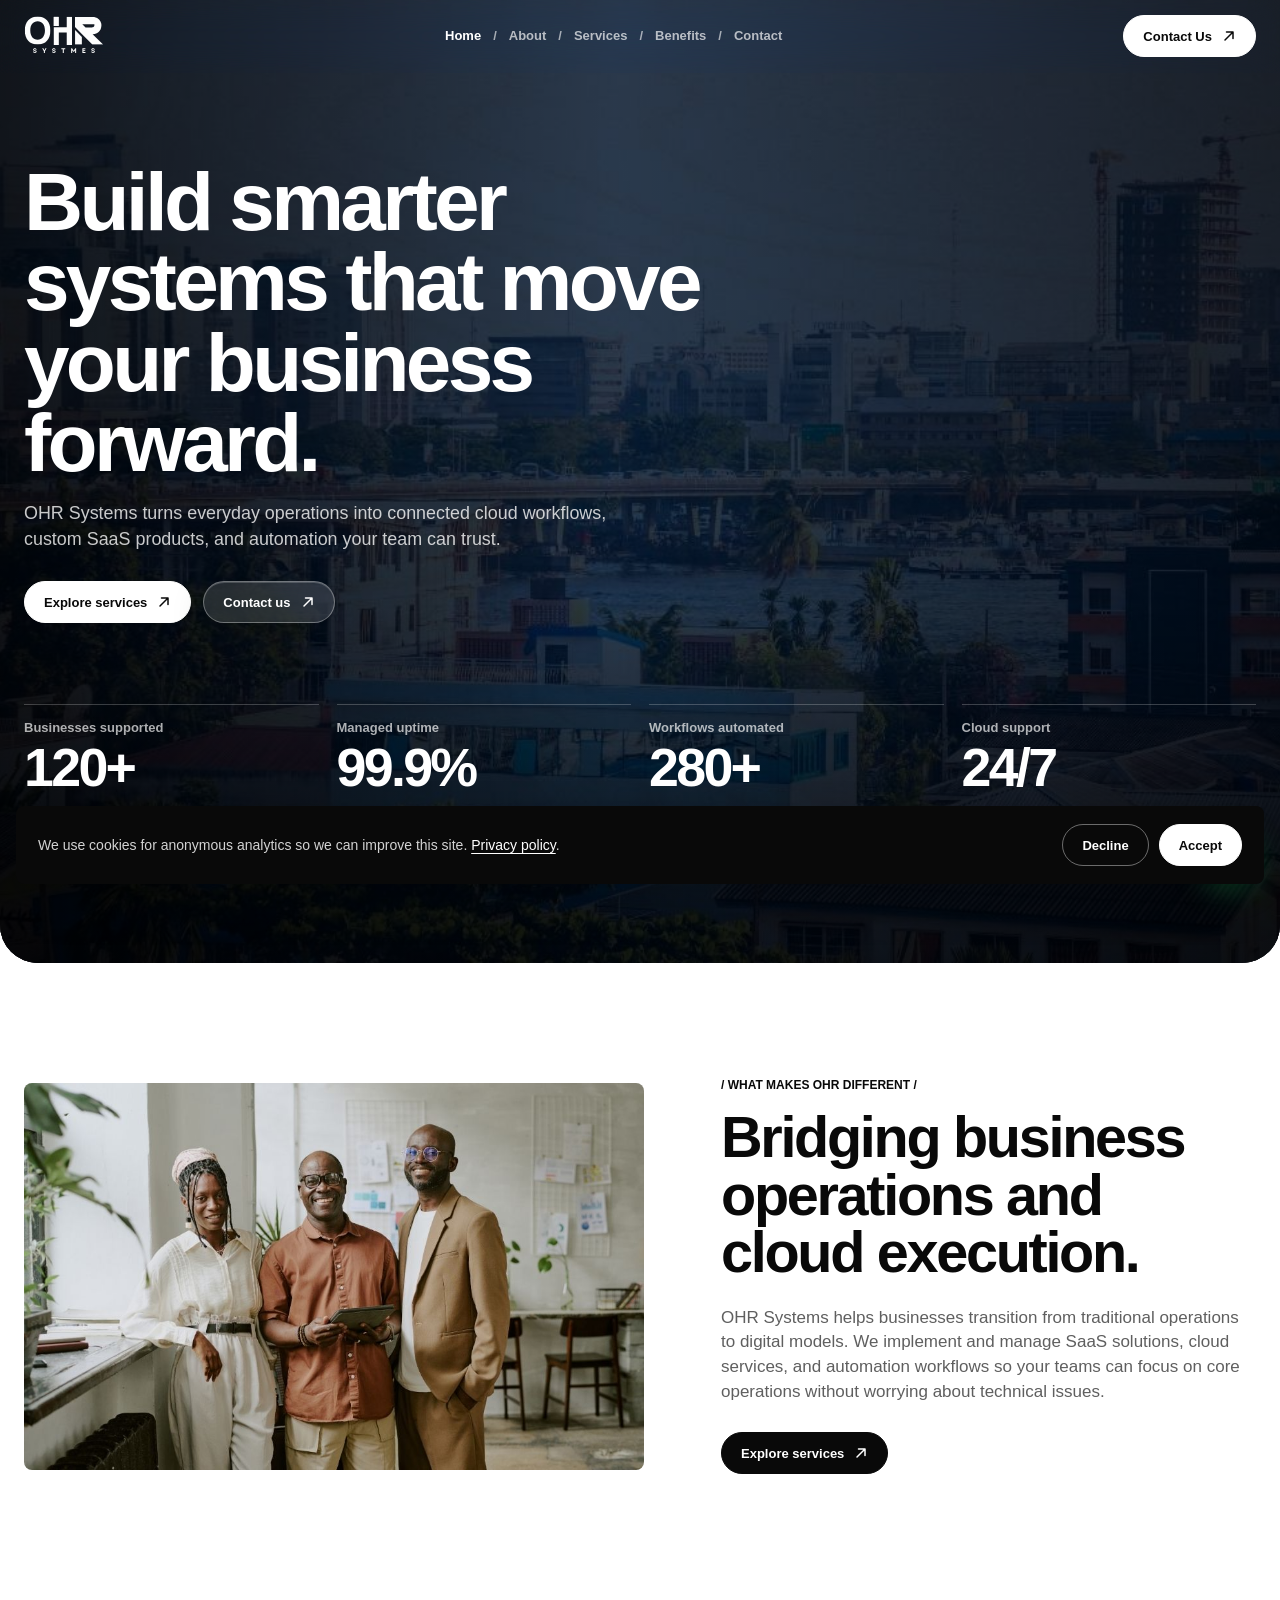
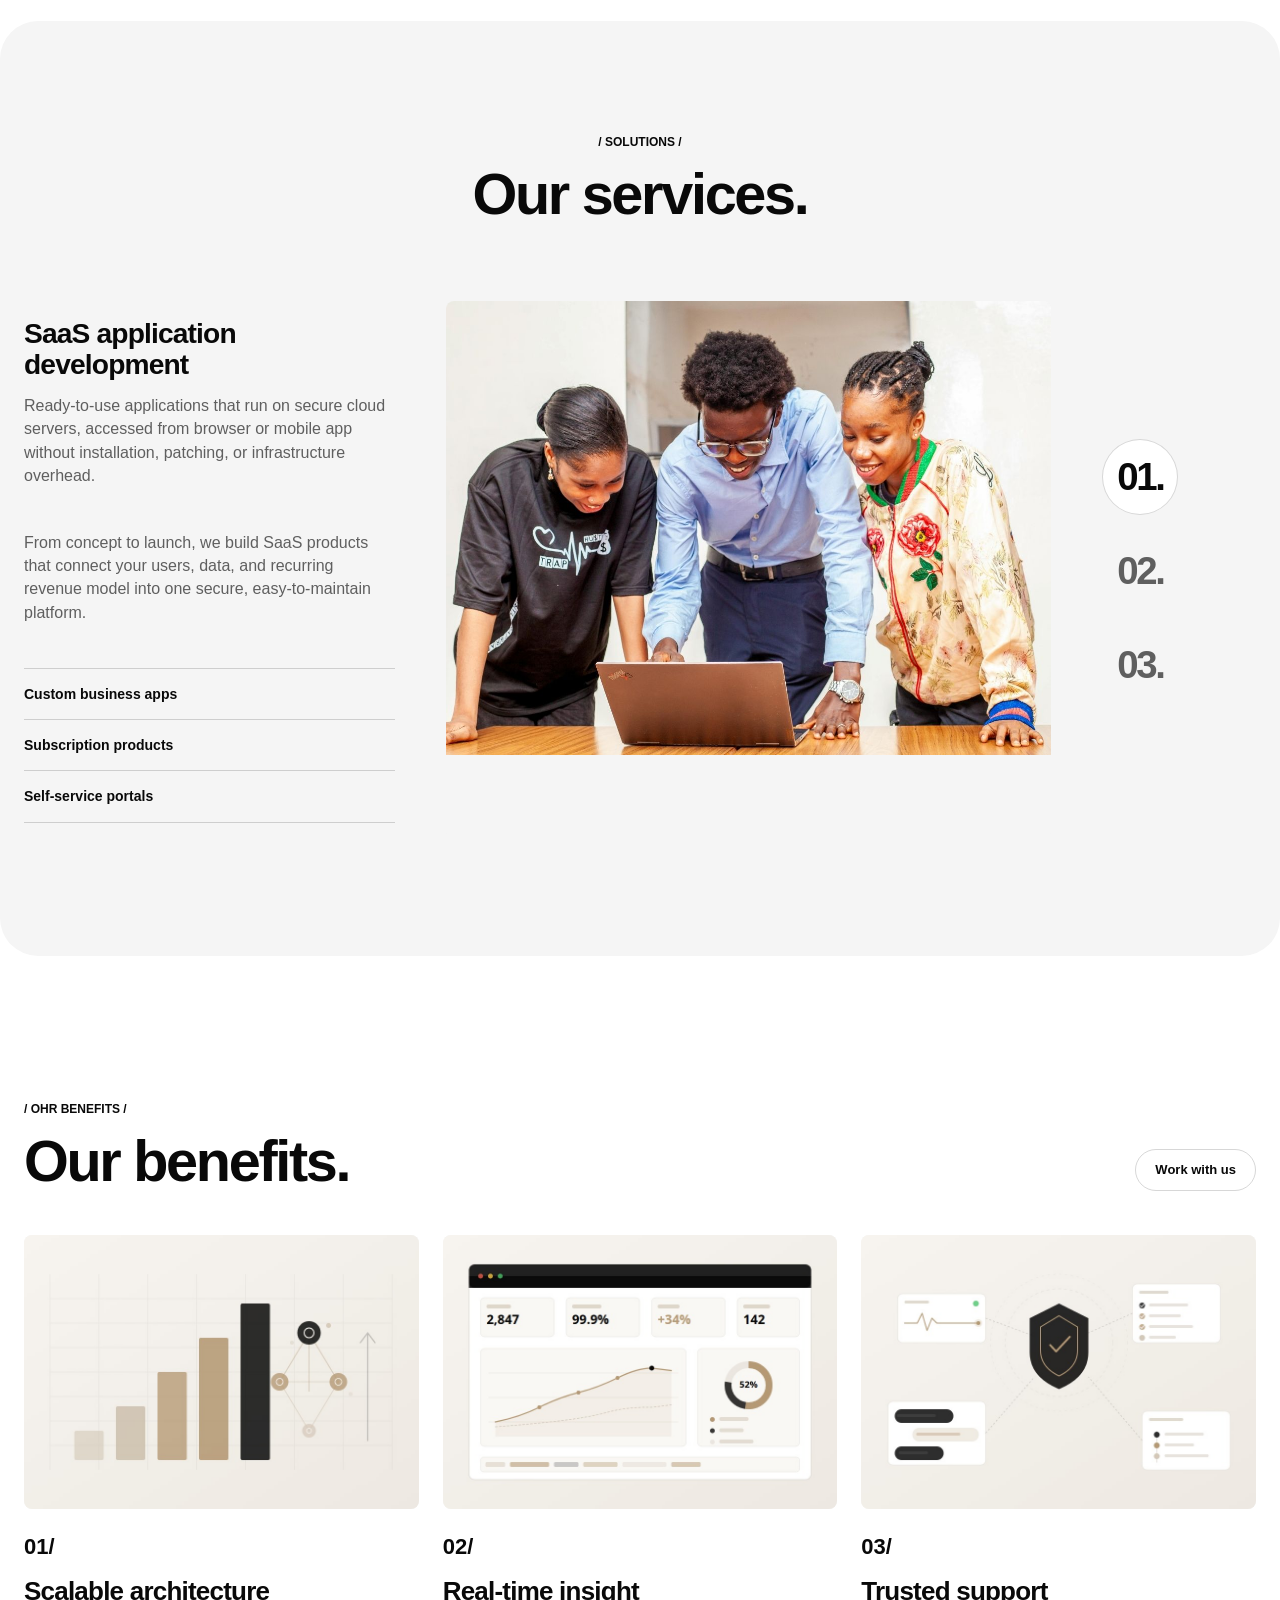
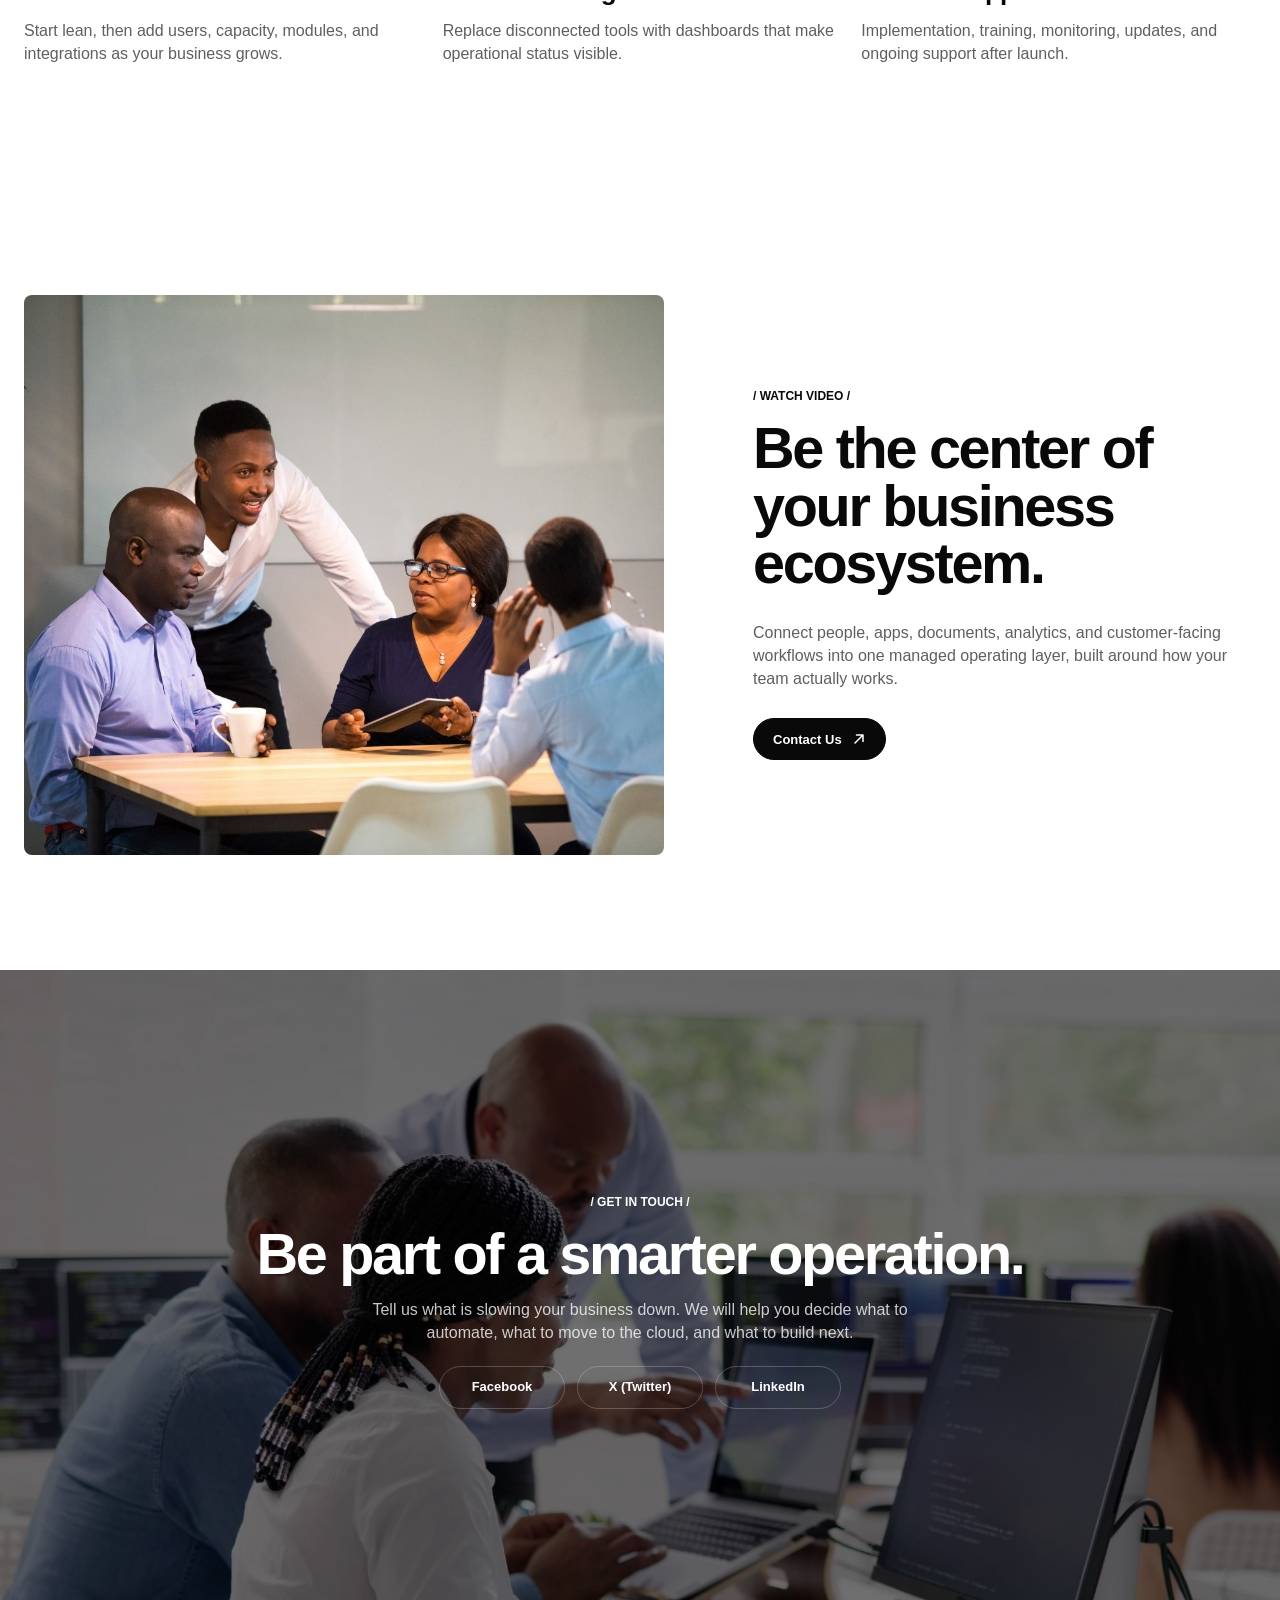
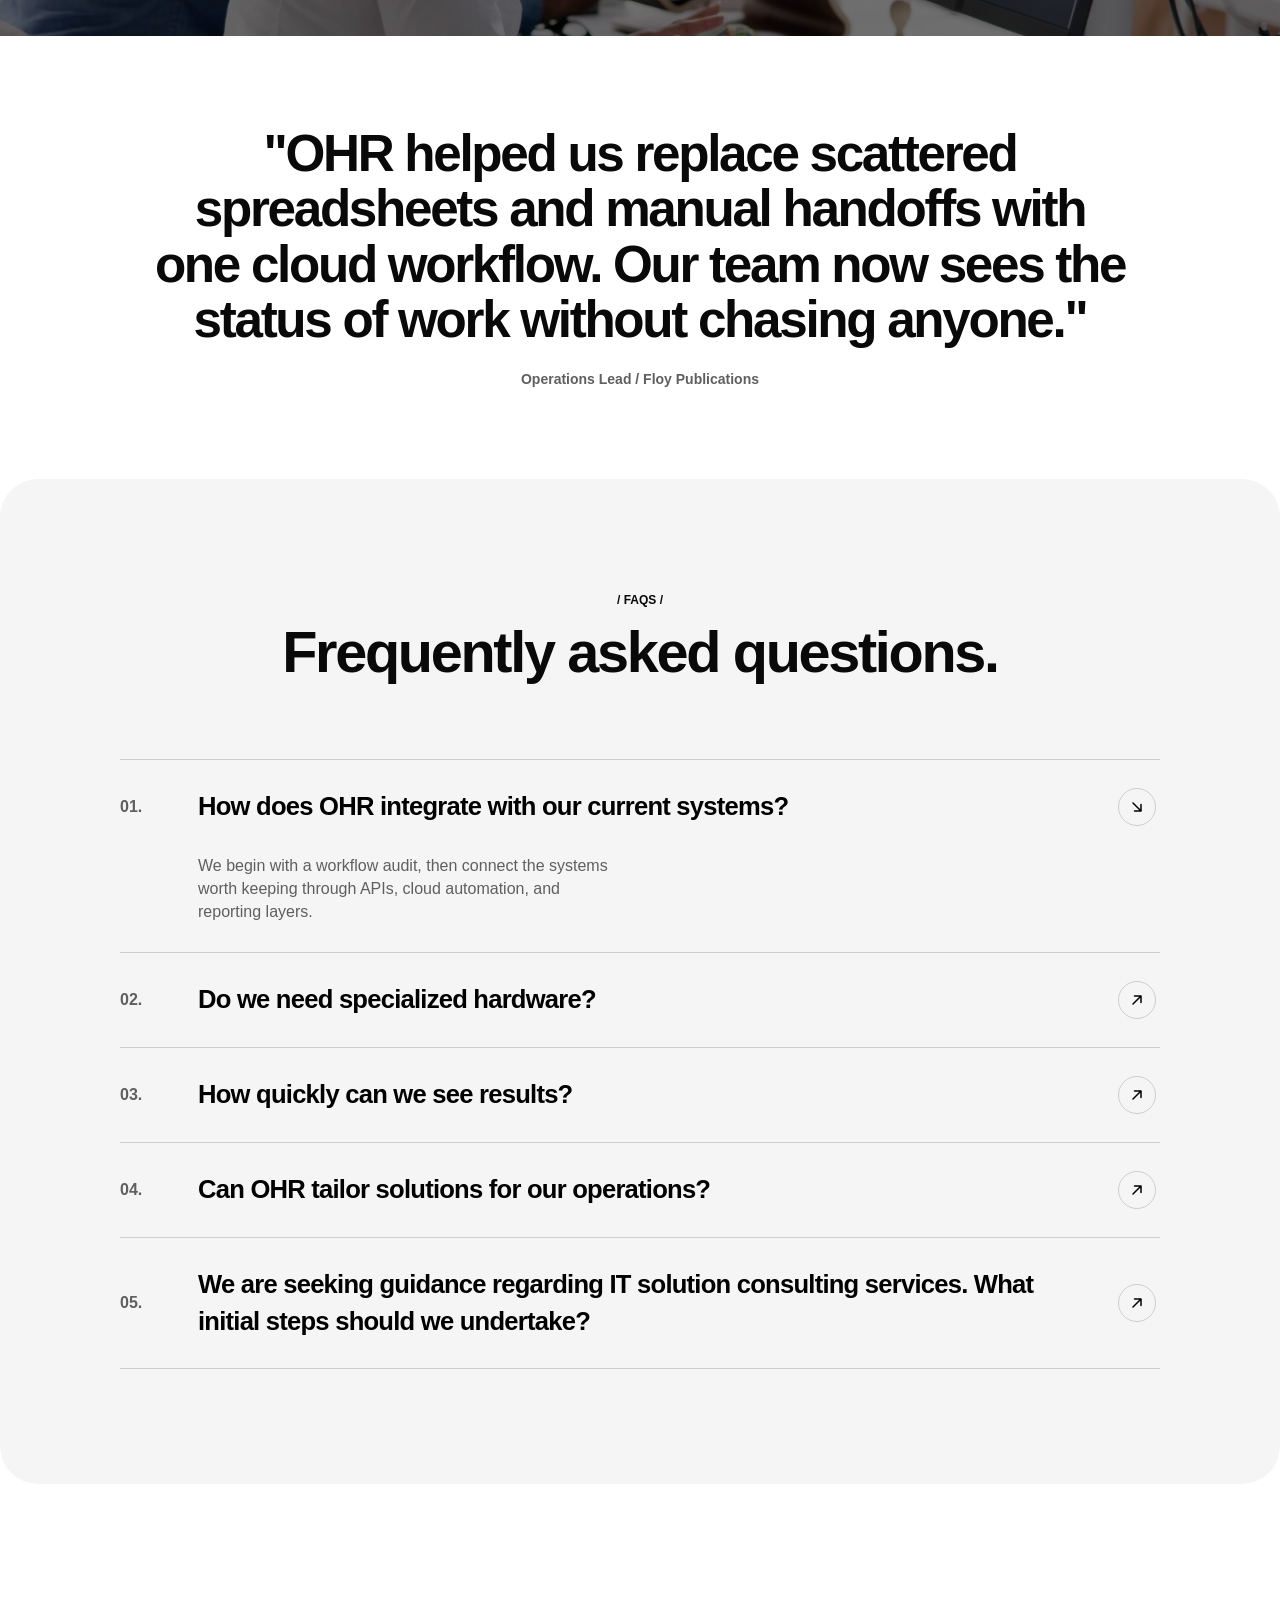
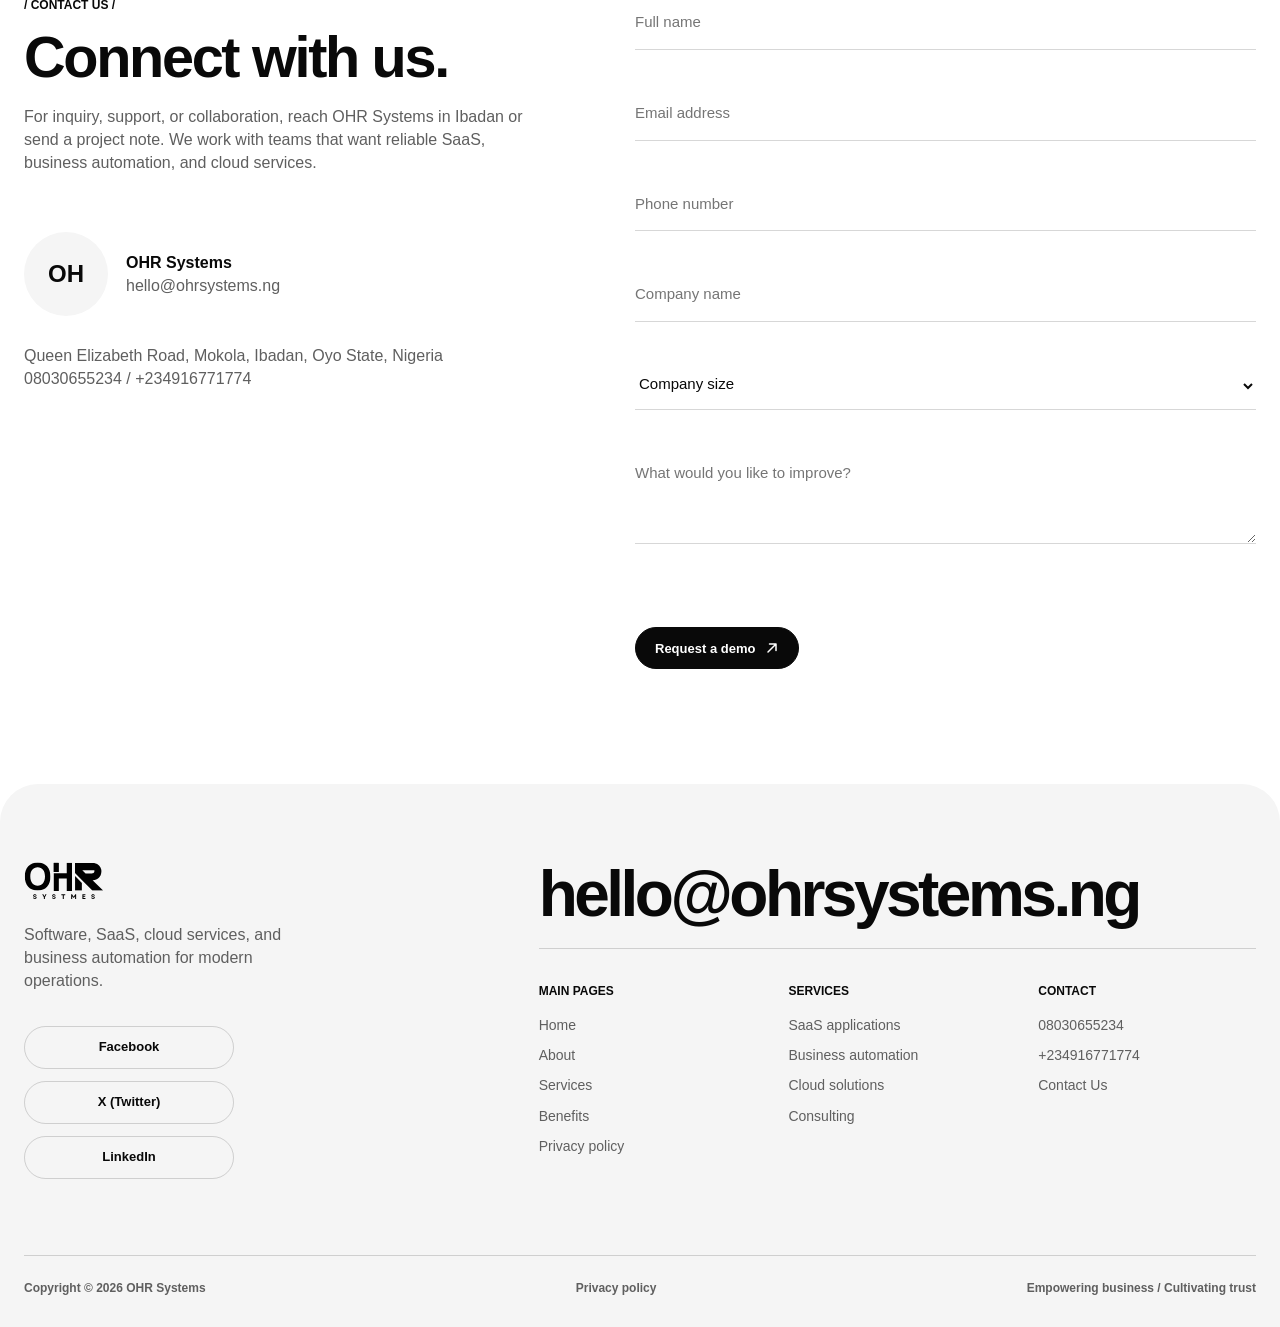
==== index.html @ da1156ac "Add web app manifest and favicon files - Created a new web app manifest file (site.webmanifest) to d" ====
<!doctype html>
<html lang="en">
<head>
  <meta charset="utf-8" />
  <meta name="viewport" content="width=device-width, initial-scale=1" />
  <title>OHR Systems - Software, SaaS, Cloud Services and Solutions</title>

  <meta name="description" content="OHR Systems helps businesses transition from traditional operations to digital models. We implement and manage SaaS solutions, cloud services." />
  <meta name="keywords" content="SaaS Nigeria, business automation, cloud services, custom software, OHR Systems, Ibadan software, workflow automation" />
  <meta name="author" content="OHR Systems" />
  <meta name="theme-color" content="#090909" />

  <link rel="canonical" href="https://ohrsystems.ng/" />
  <link rel="icon" href="/favicon.ico" sizes="any" />
  <link rel="icon" type="image/png" sizes="32x32" href="assets/favicon-32x32.png" />
  <link rel="icon" type="image/png" sizes="16x16" href="assets/favicon-16x16.png" />
  <link rel="apple-touch-icon" sizes="180x180" href="assets/apple-touch-icon.png" />

  <meta property="og:type" content="website" />
  <meta property="og:site_name" content="OHR Systems" />
  <meta property="og:title" content="OHR Systems - Software, SaaS, Cloud Services and Solutions" />
  <meta property="og:description" content="Connected cloud workflows, custom SaaS, and business automation built around how your team actually works." />
  <meta property="og:url" content="https://ohrsystems.ng/" />
  <meta property="og:image" content="https://ohrsystems.ng/assets/og-image.jpg" />
  <meta property="og:locale" content="en_NG" />

  <meta name="twitter:card" content="summary_large_image" />
  <meta name="twitter:site" content="@ohrsystems" />
  <meta name="twitter:title" content="OHR Systems - Software, SaaS, Cloud Services and Solutions" />
  <meta name="twitter:description" content="Connected cloud workflows, custom SaaS, and business automation built around how your team actually works." />
  <meta name="twitter:image" content="https://ohrsystems.ng/assets/og-image.jpg" />

  <link rel="preconnect" href="https://api.web3forms.com" />

  <script type="application/ld+json">
  {
    "@context": "https://schema.org",
    "@graph": [
      {
        "@type": "Organization",
        "@id": "https://ohrsystems.ng/#organization",
        "name": "OHR Systems",
        "url": "https://ohrsystems.ng/",
        "logo": "https://ohrsystems.ng/assets/logo.png",
        "email": "hello@ohrsystems.ng",
        "telephone": ["+2348030655234", "+2349167717741"],
        "sameAs": [
          "https://www.facebook.com/ohrsystems",
          "https://x.com/ohrsystems",
          "https://www.linkedin.com/company/ohrsystems"
        ]
      },
      {
        "@type": "LocalBusiness",
        "@id": "https://ohrsystems.ng/#localbusiness",
        "name": "OHR Systems",
        "url": "https://ohrsystems.ng/",
        "image": "https://ohrsystems.ng/assets/logo.png",
        "telephone": "+2348030655234",
        "email": "hello@ohrsystems.ng",
        "priceRange": "$$",
        "address": {
          "@type": "PostalAddress",
          "streetAddress": "Queen Elizabeth Road, Mokola",
          "addressLocality": "Ibadan",
          "addressRegion": "Oyo State",
          "addressCountry": "NG"
        }
      },
      {
        "@type": "WebSite",
        "@id": "https://ohrsystems.ng/#website",
        "url": "https://ohrsystems.ng/",
        "name": "OHR Systems",
        "publisher": { "@id": "https://ohrsystems.ng/#organization" },
        "inLanguage": "en-NG"
      }
    ]
  }
  </script>

  <link rel="stylesheet" href="styles.css" />
</head>
<body>
  <a class="skip-link" href="#home">Skip to content</a>
  <div id="root"></div>

  <script src="src/site.js" defer></script>
</body>
</html>
---- styles.css ----
:root {
  --bg: #ffffff;
  --ink: #090909;
  --muted: #5f5f5f;
  --soft: #f5f5f5;
  --soft-2: #eeeeee;
  --line: rgba(9, 9, 9, 0.16);
  --line-dark: rgba(255, 255, 255, 0.22);
  --accent: #b69a75;
  --radius: 8px;
  --radius-lg: 38px;
  --shell: min(100% - 48px, 1320px);
}

* { box-sizing: border-box; }
html { scroll-behavior: smooth; }
html, body { margin: 0; min-height: 100%; }
body {
  background: var(--bg);
  color: var(--ink);
  font-family: Inter, "Helvetica Neue", Arial, sans-serif;
  font-size: 16px;
  line-height: 1.45;
  letter-spacing: 0;
  -webkit-font-smoothing: antialiased;
  text-rendering: optimizeLegibility;
}

img, video, svg { display: block; max-width: 100%; }
a { color: inherit; text-decoration: none; }
button, input, textarea, select { font: inherit; }
button { cursor: pointer; }
::selection { background: var(--ink); color: var(--bg); }

.shell {
  width: var(--shell);
  margin-inline: auto;
}

.section {
  padding: clamp(82px, 9vw, 148px) 0;
}

.section-label {
  font-size: 12px;
  font-weight: 700;
  line-height: 1;
  text-transform: uppercase;
  margin-bottom: 18px;
}

h1, h2, h3, p { margin: 0; }
h1 {
  font-size: clamp(44px, 7vw, 104px);
  line-height: 0.98;
  letter-spacing: -0.045em;
  font-weight: 650;
}
h2 {
  font-size: clamp(36px, 4.5vw, 72px);
  line-height: 1;
  letter-spacing: -0.04em;
  font-weight: 650;
}
h3 {
  font-size: clamp(25px, 2.2vw, 38px);
  line-height: 1.08;
  letter-spacing: -0.03em;
  font-weight: 650;
}
p {
  color: var(--muted);
  max-width: 62ch;
}

.btn {
  display: inline-flex;
  align-items: center;
  justify-content: center;
  gap: 10px;
  min-height: 42px;
  padding: 12px 19px;
  border: 1px solid currentColor;
  border-radius: 999px;
  background: transparent;
  color: var(--ink);
  font-size: 13px;
  font-weight: 700;
  line-height: 1;
  white-space: nowrap;
  transition: transform .2s ease, background .2s ease, color .2s ease, border-color .2s ease;
}
.btn:hover { transform: translateY(-1px); }
.btn .arrow { transition: transform .22s ease; }
.btn:hover .arrow { transform: translate(2px, -2px); }
.btn-dark { background: var(--ink); border-color: var(--ink); color: var(--bg); }
.btn-light { background: var(--bg); border-color: var(--bg); color: var(--ink); }
.btn-outline { border-color: var(--line); }
.btn-outline-light { color: var(--bg); border-color: var(--line-dark); }
.btn-glass {
  color: var(--bg);
  border-color: rgba(255,255,255,.34);
  background: rgba(255,255,255,.12);
  box-shadow: inset 0 1px 0 rgba(255,255,255,.18), 0 12px 34px rgba(0,0,0,.18);
  backdrop-filter: blur(14px) saturate(130%);
  -webkit-backdrop-filter: blur(14px) saturate(130%);
}
.btn-glass:hover {
  background: rgba(255,255,255,.22);
  border-color: rgba(255,255,255,.58);
}

.nav {
  position: fixed;
  top: 0;
  left: 0;
  right: 0;
  z-index: 40;
  background: transparent;
  backdrop-filter: blur(16px) saturate(130%);
  -webkit-backdrop-filter: blur(16px) saturate(130%);
  border-bottom: 1px solid transparent;
  color: var(--bg);
  transition: background .22s ease, border-color .22s ease, color .22s ease;
}
.nav.scrolled {
  background: rgba(255, 255, 255, 0.84);
  border-bottom-color: var(--line);
  color: var(--ink);
}
.nav-inner {
  height: 72px;
  display: flex;
  align-items: center;
  justify-content: space-between;
  gap: 24px;
}
.brand {
  display: inline-flex;
  align-items: center;
  gap: 10px;
  font-size: 15px;
  font-weight: 800;
  letter-spacing: -0.02em;
}
.brand img { width: 80px; height: auto; object-fit: contain; }
.nav .brand .logo-light { display: block; }
.nav .brand .logo-dark { display: none; }
.nav.scrolled .brand .logo-light { display: none; }
.nav.scrolled .brand .logo-dark { display: block; }
.nav-links {
  display: flex;
  align-items: center;
  gap: 12px;
  font-size: 13px;
  font-weight: 700;
}
.nav-links a { opacity: .68; transition: opacity .16s ease; }
.nav-links a:hover, .nav-links a.active { opacity: 1; }
.slash { opacity: .6; }
.hide-slash { display: none; }
.nav:not(.scrolled) .btn-dark {
  background: var(--bg);
  border-color: var(--bg);
  color: var(--ink);
}

.hero { padding: 0 0 70px; }
.hero-shell {
  position: relative;
  width: 100%;
  min-height: clamp(760px, 92vh, 980px);
  overflow: hidden;
  border-radius: 0 0 var(--radius-lg) var(--radius-lg);
  background: #111;
  color: var(--bg);
  padding: 0;
  isolation: isolate;
}
.hero-inner {
  position: relative;
  z-index: 1;
  width: var(--shell);
  min-height: inherit;
  margin-inline: auto;
  padding: clamp(112px, 10vw, 150px) 0 clamp(42px, 7vw, 88px);
  display: grid;
  grid-template-rows: auto 1fr auto;
  row-gap: clamp(56px, 9vh, 128px);
}
.hero-media {
  position: absolute;
  inset: 0;
  z-index: -2;
  background: #111 url('assets/hero-fallback.jpg') center / cover no-repeat;
}
.hero-media video {
  width: 100%;
  height: 100%;
  object-fit: cover;
  filter: saturate(.9) contrast(1.05);
}
.hero-media video.video-failed { display: none; }
.hero-shell::after {
  content: "";
  position: absolute;
  inset: 0;
  z-index: -1;
  background:
    linear-gradient(90deg, rgba(0,0,0,.72), rgba(0,0,0,.32) 48%, rgba(0,0,0,.58)),
    linear-gradient(0deg, rgba(0,0,0,.55), transparent 38%);
}
.hero-copy {
  max-width: clamp(560px, 54vw, 820px);
  padding-top: clamp(12px, 3vw, 34px);
}
.hero-copy h1 {
  font-size: clamp(44px, 6.4vw, 96px);
}
.hero-copy p {
  color: rgba(255,255,255,.78);
  max-width: min(100%, 620px);
  margin-top: 18px;
  font-size: clamp(16px, 1.4vw, 19px);
}
.hero-actions {
  display: flex;
  flex-wrap: wrap;
  gap: 12px;
  margin-top: 28px;
}
.hero-stats {
  display: grid;
  grid-template-columns: repeat(4, minmax(0, 1fr));
  gap: 18px;
  align-items: end;
  align-self: end;
}
.hero-stats div {
  border-top: 1px solid var(--line-dark);
  padding-top: 14px;
}
.hero-stats span {
  display: block;
  color: rgba(255,255,255,.68);
  font-size: 13px;
  font-weight: 650;
  margin-bottom: 4px;
}
.hero-stats strong {
  display: block;
  color: var(--bg);
  font-size: clamp(34px, 4.2vw, 62px);
  line-height: .96;
  letter-spacing: -0.05em;
}

.split-grid {
  display: grid;
  grid-template-columns: 1.1fr .95fr;
  gap: clamp(42px, 6vw, 92px);
  align-items: center;
}
.section-split { padding-top: 46px; }
.coordination-panel {
  min-height: 420px;
  border-radius: var(--radius);
  background:
    radial-gradient(circle at 50% 44%, rgba(9,9,9,.08), transparent 24%),
    linear-gradient(#f7f7f7, #f3f3f3);
  position: relative;
  display: grid;
  place-items: center;
  overflow: hidden;
}
.coordination-panel::before {
  content: "";
  position: absolute;
  inset: 80px 70px;
  background-image: linear-gradient(rgba(9,9,9,.07) 1px, transparent 1px), linear-gradient(90deg, rgba(9,9,9,.07) 1px, transparent 1px);
  background-size: 22px 22px;
  mask-image: radial-gradient(circle, #000, transparent 72%);
}
.chip, .coordination-nodes span {
  position: absolute;
  z-index: 2;
  padding: 14px 24px;
  border-radius: 999px;
  background: var(--bg);
  box-shadow: 0 12px 30px rgba(0,0,0,.08);
  font-size: 14px;
  font-weight: 700;
}
.chip { top: 38px; }
.coordination-mark {
  position: relative;
  z-index: 2;
  width: 132px;
  height: 132px;
  border-radius: 50%;
  background: var(--ink);
  display: grid;
  place-items: center;
  box-shadow: 0 0 0 14px rgba(255,255,255,.8), 0 0 0 28px rgba(255,255,255,.42);
}
.coordination-mark img { width: 62px; filter: brightness(0) invert(1); }
.coordination-nodes span:nth-child(1) { left: 38px; bottom: 48px; }
.coordination-nodes span:nth-child(2) { left: 50%; transform: translateX(-50%); bottom: 32px; }
.coordination-nodes span:nth-child(3) { right: 38px; bottom: 48px; }
.split-copy p {
  margin: 24px 0 28px;
  font-size: 17px;
}

.image-placeholder {
  position: relative;
  overflow: hidden;
  border-radius: var(--radius);
  background: var(--soft);
}
.image-placeholder img {
  width: 100%;
  height: 100%;
  object-fit: cover;
}
.about-image {
  aspect-ratio: 960 / 600;
  min-height: auto;
}

.soft-section {
  background: var(--soft);
  border-radius: var(--radius-lg);
  margin: 32px 0;
}
.center-head {
  text-align: center;
  margin-bottom: clamp(44px, 6vw, 80px);
}
.service-stage {
  position: relative;
  display: grid;
  grid-template-columns: .82fr 1.34fr .34fr;
  gap: clamp(24px, 4vw, 60px);
  align-items: center;
}
.service-copy p { margin: 14px 0 44px; }
.service-lines {
  display: grid;
  border-top: 1px solid var(--line);
}
.service-lines button {
  text-align: left;
  border: 0;
  border-bottom: 1px solid var(--line);
  background: transparent;
  padding: 15px 0;
  color: var(--ink);
  font-size: 14px;
  font-weight: 650;
}
.service-visual {
  min-height: 540px;
  border-radius: var(--radius);
  background: var(--soft);
  overflow: hidden;
  position: relative;
}
.service-visual img { aspect-ratio: 1200 / 900; }
.service-index {
  display: grid;
  gap: 18px;
}
.service-index button {
  border: 1px solid transparent;
  background: transparent;
  border-radius: 999px;
  width: 76px;
  height: 76px;
  color: var(--muted);
  font-size: clamp(28px, 3vw, 44px);
  font-weight: 750;
  letter-spacing: -0.06em;
}
.service-index button.active {
  color: var(--ink);
  border-color: var(--line);
  background: var(--bg);
}

.section-topline {
  display: flex;
  justify-content: space-between;
  align-items: end;
  gap: 24px;
  margin-bottom: 44px;
}
.benefit-grid {
  display: grid;
  grid-template-columns: repeat(3, 1fr);
  gap: 24px;
}
.benefit-card {
  min-height: 430px;
  display: flex;
  flex-direction: column;
  gap: 14px;
}
.benefit-card > span {
  font-size: 22px;
  font-weight: 750;
  margin-top: 8px;
}
.benefit-card h3 { font-size: 26px; }
.benefit-art {
  flex: 1;
  min-height: 230px;
  border-radius: var(--radius);
  background: var(--soft);
  padding: 34px;
  display: flex;
  align-items: center;
  justify-content: center;
  gap: 18px;
  overflow: hidden;
}
.benefit-art.image-placeholder {
  display: block;
  padding: 0;
}
.benefit-art.image-placeholder img {
  aspect-ratio: 900 / 560;
}
.metric-tile {
  padding: 22px;
  border-radius: var(--radius);
  background: var(--bg);
  box-shadow: 0 12px 36px rgba(0,0,0,.08);
}
.metric-tile span { display: block; font-size: 12px; font-weight: 700; color: var(--muted); }
.metric-tile strong { display: block; font-size: 40px; letter-spacing: -0.05em; }
.metric-tile.small { align-self: flex-start; }
.metric-tile.small strong { font-size: 34px; }
.donut {
  width: 142px;
  aspect-ratio: 1;
  border-radius: 50%;
  background: conic-gradient(var(--accent) 0 52%, #c7c0b6 52% 80%, #ebe7e0 80% 100%);
  box-shadow: inset 0 0 0 27px var(--bg);
}
.legend {
  color: var(--muted);
  font-size: 14px;
  line-height: 1.8;
}
.legend b { color: var(--ink); font-size: 20px; }
.chat-art {
  flex-direction: column;
  align-items: stretch;
}
.chat-art p {
  max-width: 280px;
  padding: 18px 20px;
  border-radius: var(--radius);
  background: var(--bg);
  color: var(--muted);
  box-shadow: 0 12px 34px rgba(0,0,0,.06);
  font-size: 14px;
}
.chat-art p:nth-child(2) {
  align-self: flex-end;
  background: var(--accent);
  color: var(--bg);
}

.feature-grid {
  display: grid;
  grid-template-columns: 1.12fr .88fr;
  gap: clamp(36px, 7vw, 100px);
  align-items: center;
}
.feature-media {
  position: relative;
  min-height: 560px;
  border-radius: var(--radius);
  overflow: hidden;
  background: var(--soft);
}
.feature-media video,
.feature-media img {
  width: 100%;
  height: 100%;
  min-height: inherit;
  object-fit: cover;
}
.feature-media button {
  position: absolute;
  left: 34px;
  bottom: 34px;
  width: 66px;
  height: 66px;
  border-radius: 50%;
  border: 1px solid rgba(255,255,255,.8);
  background: rgba(255,255,255,.08);
  color: var(--bg);
  display: grid;
  place-items: center;
}
.feature-media svg { width: 32px; height: 32px; }
.feature-copy p { margin: 28px 0; }

.cta-band { padding: 0; }
.cta-panel {
  position: relative;
  min-height: clamp(430px, 52vw, 720px);
  border-radius: 0;
  overflow: hidden;
  display: grid;
  place-items: center;
  text-align: center;
  color: var(--bg);
  isolation: isolate;
  padding: clamp(72px, 10vw, 150px) clamp(24px, 7vw, 112px);
  background-image: url("assets/cta-parallax-background-1920x720.jpg");
  background-size: cover;
  background-position: center;
  background-attachment: fixed;
  width: 100%;
}
.cta-panel::after {
  content: "";
  position: absolute;
  inset: 0;
  z-index: -1;
  background: rgba(0,0,0,.55);
}
.cta-panel p {
  color: rgba(255,255,255,.78);
  margin: 14px auto 22px;
}
.social-pills {
  display: flex;
  flex-wrap: wrap;
  justify-content: center;
  gap: 12px;
}
.social-pills a {
  min-width: 126px;
  border: 1px solid var(--line-dark);
  border-radius: 999px;
  padding: 11px 18px;
  font-size: 13px;
  font-weight: 750;
}

.quote-section { padding: 90px 0; text-align: center; }
.quote-section blockquote {
  max-width: 980px;
  margin: 0 auto;
  font-size: clamp(30px, 4vw, 58px);
  line-height: 1.08;
  letter-spacing: -0.045em;
  font-weight: 700;
}
.quote-section p {
  margin: 22px auto 0;
  color: var(--muted);
  font-size: 14px;
  font-weight: 700;
}

.faq-section {
  background: var(--soft);
  border-radius: var(--radius-lg);
}
.faq-list {
  max-width: 1040px;
  margin: 0 auto;
}
.faq-list article {
  border-bottom: 1px solid var(--line);
}
.faq-list article:first-child { border-top: 1px solid var(--line); }
.faq-list button {
  width: 100%;
  border: 0;
  background: transparent;
  display: grid;
  grid-template-columns: 60px 1fr 42px;
  gap: 18px;
  align-items: center;
  text-align: left;
  padding: 28px 0;
}
.faq-list span {
  color: var(--muted);
  font-weight: 750;
}
.faq-list strong {
  font-size: clamp(18px, 2vw, 27px);
  letter-spacing: -0.03em;
}
.faq-list i {
  width: 38px;
  height: 38px;
  border: 1px solid var(--line);
  border-radius: 50%;
  display: grid;
  place-items: center;
  transition: transform .2s ease;
}
.faq-list article.open i { transform: rotate(90deg); }
.faq-list article p {
  display: none;
  padding: 0 60px 28px 78px;
}
.faq-list article.open p { display: block; }

.contact-grid {
  display: grid;
  grid-template-columns: .9fr 1.1fr;
  gap: clamp(42px, 8vw, 130px);
  align-items: start;
}
.contact-copy p { margin: 18px 0 58px; }
.contact-person {
  display: flex;
  align-items: center;
  gap: 18px;
  margin-bottom: 28px;
}
.avatar {
  width: 84px;
  height: 84px;
  border-radius: 50%;
  background: var(--soft);
  display: grid;
  place-items: center;
  font-size: 24px;
  font-weight: 800;
}
.contact-person strong, .contact-person a {
  display: block;
}
.contact-person a, address a { color: var(--muted); }
address {
  color: var(--muted);
  font-style: normal;
}
.contact-form {
  display: grid;
  gap: 22px;
}
.contact-form input,
.contact-form textarea,
.contact-form select {
  width: 100%;
  border: 0;
  border-bottom: 1px solid var(--line);
  background: transparent;
  border-radius: 0;
  padding: 12px 0 16px;
  outline: none;
  color: var(--ink);
  font-size: 15px;
}
.contact-form textarea { resize: vertical; }
.contact-form button { justify-self: start; margin-top: 8px; }
.form-success {
  display: grid;
  gap: 10px;
  border: 1px solid var(--line);
  border-radius: var(--radius);
  padding: 36px;
  background: var(--soft);
}
.form-success strong { font-size: 28px; letter-spacing: -0.03em; }
.form-success span { color: var(--muted); }

.news-section { padding-top: 70px; }
.news-grid {
  display: grid;
  grid-template-columns: 1.15fr .85fr .85fr;
  gap: 26px;
  align-items: start;
}
.news-lead { grid-row: span 2; }
.news-image,
.news-thumb {
  min-height: 300px;
  border-radius: var(--radius);
  background:
    linear-gradient(rgba(0,0,0,.34), rgba(0,0,0,.12)),
    radial-gradient(circle at 35% 35%, #d7d2c9, #80796e 45%, #252525);
  margin-bottom: 18px;
}
.news-thumb {
  min-height: 210px;
  background:
    radial-gradient(circle at 34% 28%, #ffffff, #d8d2c8 38%, #9b9183 72%);
}
.thumb-2 {
  background:
    linear-gradient(135deg, #dcd7cf, #f6f3ef 40%, #746e65);
}
.news-grid h3 {
  font-size: clamp(22px, 2vw, 30px);
  max-width: 20ch;
}
.news-grid article > div:last-child {
  display: flex;
  gap: 14px;
  align-items: center;
  margin-top: 14px;
  color: var(--muted);
  font-size: 13px;
  font-weight: 700;
  text-transform: uppercase;
}
.news-grid span {
  border: 1px solid var(--line);
  border-radius: 999px;
  padding: 8px 12px;
  color: var(--ink);
}

.footer {
  background: var(--soft);
  border-radius: var(--radius-lg) var(--radius-lg) 0 0;
  padding: 78px 0 30px;
}
.footer-grid {
  display: grid;
  grid-template-columns: .8fr 1.35fr;
  gap: clamp(42px, 7vw, 120px);
}
.footer-brand {
  display: inline-flex;
  align-items: center;
  gap: 10px;
  font-size: 25px;
  letter-spacing: -0.04em;
}
.footer-brand { display: inline-block; }
.footer-brand img { width: 80px; height: auto; display: block; }
.footer p { margin: 14px 0 34px; max-width: 300px; }
.footer-social {
  display: grid;
  gap: 12px;
  max-width: 210px;
}
.footer-social a {
  border: 1px solid var(--line);
  border-radius: 999px;
  padding: 11px 20px;
  text-align: center;
  font-size: 13px;
  font-weight: 750;
}
.footer-contact > a {
  display: block;
  font-size: clamp(36px, 5vw, 72px);
  line-height: 1;
  letter-spacing: -0.055em;
  font-weight: 700;
  border-bottom: 1px solid var(--line);
  padding-bottom: 22px;
  overflow-wrap: anywhere;
}
.footer-links {
  display: grid;
  grid-template-columns: repeat(3, 1fr);
  gap: 32px;
  margin-top: 34px;
}
.footer-links nav {
  display: grid;
  gap: 10px;
  align-content: start;
}
.footer-links h4 {
  margin: 0 0 4px;
  font-size: 12px;
  text-transform: uppercase;
}
.footer-links a { color: var(--muted); font-size: 14px; }
.footer-bottom {
  display: flex;
  justify-content: space-between;
  gap: 24px;
  margin-top: 76px;
  padding-top: 24px;
  border-top: 1px solid var(--line);
  color: var(--muted);
  font-size: 12px;
  font-weight: 700;
}

.privacy-page {
  background: var(--soft);
}
.privacy-nav {
  background: var(--bg);
  border-bottom: 1px solid var(--line);
}
.privacy-nav-inner {
  min-height: 76px;
  display: flex;
  align-items: center;
  justify-content: space-between;
  gap: 24px;
}
.privacy-main {
  padding: clamp(54px, 8vw, 104px) 0 clamp(72px, 10vw, 132px);
}
.privacy-hero {
  padding-bottom: clamp(42px, 7vw, 88px);
}
.privacy-hero h1 {
  max-width: 900px;
}
.privacy-hero p {
  margin-top: 24px;
  font-size: clamp(18px, 1.5vw, 22px);
  max-width: 780px;
}
.privacy-hero span {
  display: inline-block;
  margin-top: 26px;
  color: var(--muted);
  font-size: 13px;
  font-weight: 700;
}
.privacy-content {
  display: grid;
  gap: 0;
  background: var(--bg);
  border-radius: var(--radius-lg);
  padding: clamp(28px, 5vw, 70px);
}
.privacy-content article {
  display: grid;
  grid-template-columns: minmax(180px, .45fr) 1fr;
  gap: clamp(20px, 5vw, 78px);
  padding: 30px 0;
  border-top: 1px solid var(--line);
}
.privacy-content article:first-child {
  border-top: 0;
  padding-top: 0;
}
.privacy-content article:last-child {
  padding-bottom: 0;
}
.privacy-content h2 {
  font-size: clamp(22px, 2vw, 32px);
  letter-spacing: -0.03em;
}
.privacy-content a {
  text-decoration: underline;
  text-underline-offset: 3px;
}

.reveal {
  opacity: 0;
  transform: translateY(32px);
  transition: opacity .8s cubic-bezier(.2,.8,.2,1), transform .8s cubic-bezier(.2,.8,.2,1);
  will-change: opacity, transform;
}
.reveal.in {
  opacity: 1;
  transform: none;
}
.image-placeholder img {
  transition: transform 1.4s cubic-bezier(.2,.8,.2,1);
  transform: scale(1.08);
}
.reveal.in .image-placeholder img,
.reveal.image-placeholder.in img {
  transform: scale(1);
}

.scroll-progress {
  position: fixed;
  top: 0;
  left: 0;
  right: 0;
  height: 3px;
  z-index: 80;
  pointer-events: none;
  background: transparent;
}
.scroll-progress > span {
  display: block;
  height: 100%;
  width: 0;
  background: linear-gradient(90deg, var(--accent), #d4c19a);
  transform-origin: left center;
  transition: width .12s linear;
}

.hero-copy,
.hero-stats {
  will-change: transform;
}

@media (prefers-reduced-motion: reduce) {
  .reveal { opacity: 1; transform: none; transition: none; }
  .image-placeholder img { transform: none; transition: none; }
  .scroll-progress { display: none; }
}

@media (prefers-reduced-motion: reduce) {
  html { scroll-behavior: auto; }
  *, *::before, *::after {
    animation-duration: .01ms !important;
    animation-iteration-count: 1 !important;
    scroll-behavior: auto !important;
    transition-duration: .01ms !important;
  }
}

.visually-hidden {
  position: absolute;
  width: 1px;
  height: 1px;
  padding: 0;
  margin: -1px;
  overflow: hidden;
  clip: rect(0, 0, 0, 0);
  white-space: nowrap;
  border: 0;
}

.skip-link {
  position: fixed;
  top: 8px;
  left: 8px;
  z-index: 100;
  padding: 10px 16px;
  background: var(--ink);
  color: var(--bg);
  border-radius: 999px;
  font-size: 13px;
  font-weight: 700;
  transform: translateY(-200%);
  transition: transform .2s ease;
}
.skip-link:focus,
.skip-link:focus-visible { transform: translateY(0); }

a:focus-visible,
button:focus-visible,
input:focus-visible,
select:focus-visible,
textarea:focus-visible {
  outline: 2px solid var(--accent);
  outline-offset: 3px;
  border-radius: 4px;
}

.field { display: grid; gap: 6px; }
.field-error {
  color: #b00020;
  font-size: 12px;
  font-weight: 600;
  min-height: 1em;
  letter-spacing: 0;
}
.contact-form [aria-invalid="true"] { border-bottom-color: #b00020; }
.contact-form button.form-loading {
  opacity: .7;
  cursor: progress;
}
.form-status {
  font-size: 13px;
  color: var(--muted);
  min-height: 1em;
}
.form-status.error {
  color: #b00020;
  font-weight: 600;
}

.wa-float {
  position: fixed;
  right: 22px;
  bottom: 22px;
  width: 56px;
  height: 56px;
  border-radius: 50%;
  background: #25d366;
  color: #fff;
  display: grid;
  place-items: center;
  box-shadow: 0 12px 30px rgba(37, 211, 102, .35), 0 4px 10px rgba(0,0,0,.18);
  z-index: 60;
  transition: transform .2s ease, box-shadow .2s ease;
}
.wa-float:hover { transform: translateY(-2px); box-shadow: 0 16px 36px rgba(37, 211, 102, .45), 0 6px 14px rgba(0,0,0,.22); }
.wa-float svg { width: 28px; height: 28px; }
@media print { .wa-float { display: none; } }

.consent-bar {
  position: fixed;
  left: 16px;
  right: 16px;
  bottom: 16px;
  z-index: 70;
  background: var(--ink);
  color: var(--bg);
  border-radius: var(--radius);
  padding: 18px 22px;
  display: flex;
  align-items: center;
  justify-content: space-between;
  gap: 18px;
  box-shadow: 0 18px 40px rgba(0,0,0,.28);
}
.consent-bar p { color: rgba(255,255,255,.82); margin: 0; font-size: 14px; max-width: 70ch; }
.consent-bar a { color: var(--bg); text-decoration: underline; text-underline-offset: 3px; }
.consent-actions { display: flex; gap: 10px; flex-shrink: 0; }
.consent-bar .btn-outline { color: var(--bg); border-color: rgba(255,255,255,.4); }
.consent-bar .btn-dark { background: var(--bg); border-color: var(--bg); color: var(--ink); }

@media (max-width: 620px) {
  .consent-bar {
    flex-direction: column;
    align-items: stretch;
    text-align: left;
  }
  .consent-actions { justify-content: flex-end; }
  .wa-float { right: 14px; bottom: 14px; }
}

@media (max-width: 980px) {
  :root { --shell: min(100% - 34px, 1320px); }
  .nav-links { display: none; }
  .nav-cta { padding-inline: 14px; }
  .hero { padding-top: 0; }
  .hero-shell { min-height: 820px; }
  .hero-inner { padding-top: 108px; padding-bottom: 44px; }
  .hero-copy { max-width: 680px; }
  .hero-copy h1 { font-size: clamp(42px, 9vw, 76px); }
  .hero-stats { grid-template-columns: repeat(2, 1fr); }
  .split-grid,
  .service-stage,
  .feature-grid,
  .contact-grid,
  .footer-grid,
  .news-grid {
    grid-template-columns: 1fr;
  }
  .service-stage { gap: 28px; }
  .service-index {
    display: flex;
    justify-content: center;
    order: -1;
  }
  .service-index button {
    width: 58px;
    height: 58px;
    font-size: 28px;
  }
  .benefit-grid { grid-template-columns: 1fr; }
  .feature-media { min-height: 420px; }
  .footer-links { grid-template-columns: 1fr 1fr; }
  .privacy-content article { grid-template-columns: 1fr; gap: 12px; }
}

@media (max-width: 620px) {
  body { font-size: 15px; }
  .section { padding: 72px 0; }
  .brand span { display: none; }
  .hero-shell { min-height: 820px; border-radius: 0 0 28px 28px; }
  .hero-inner {
    padding-top: 96px;
    padding-bottom: 34px;
    row-gap: 42px;
  }
  .hero-copy h1 {
    font-size: clamp(38px, 13vw, 56px);
    line-height: 1;
  }
  .hero-copy p { font-size: 15px; max-width: 36ch; }
  .hero-stats { gap: 12px; }
  .hero-stats strong { font-size: 36px; }
  .hero-stats span { font-size: 12px; }
  .coordination-panel { min-height: 360px; }
  .coordination-nodes span {
    position: static;
    transform: none !important;
    display: block;
    padding: 10px 12px;
    font-size: 12px;
  }
  .coordination-nodes {
    position: absolute;
    inset-inline: 16px;
    bottom: 18px;
    display: grid;
    grid-template-columns: 1fr;
    gap: 8px;
  }
  .service-visual { min-height: 430px; }
  .dash-chat { display: none; }
  .dash-side { width: 170px; }
  .section-topline { align-items: start; flex-direction: column; }
  .benefit-art { min-height: 220px; padding: 24px; }
  .metric-tile.small { display: none; }
  .faq-list button {
    grid-template-columns: 42px 1fr 34px;
    gap: 10px;
  }
  .faq-list article p { padding-left: 52px; padding-right: 0; }
  .cta-panel { min-height: 390px; padding: 34px 20px; }
  .footer-links { grid-template-columns: 1fr; }
  .footer-bottom { flex-direction: column; }
  .privacy-nav-inner { min-height: 68px; }
  .privacy-nav .brand span { display: inline; }
  .privacy-nav .btn { min-height: 38px; padding: 10px 14px; }
  .privacy-content { border-radius: 24px; }
}
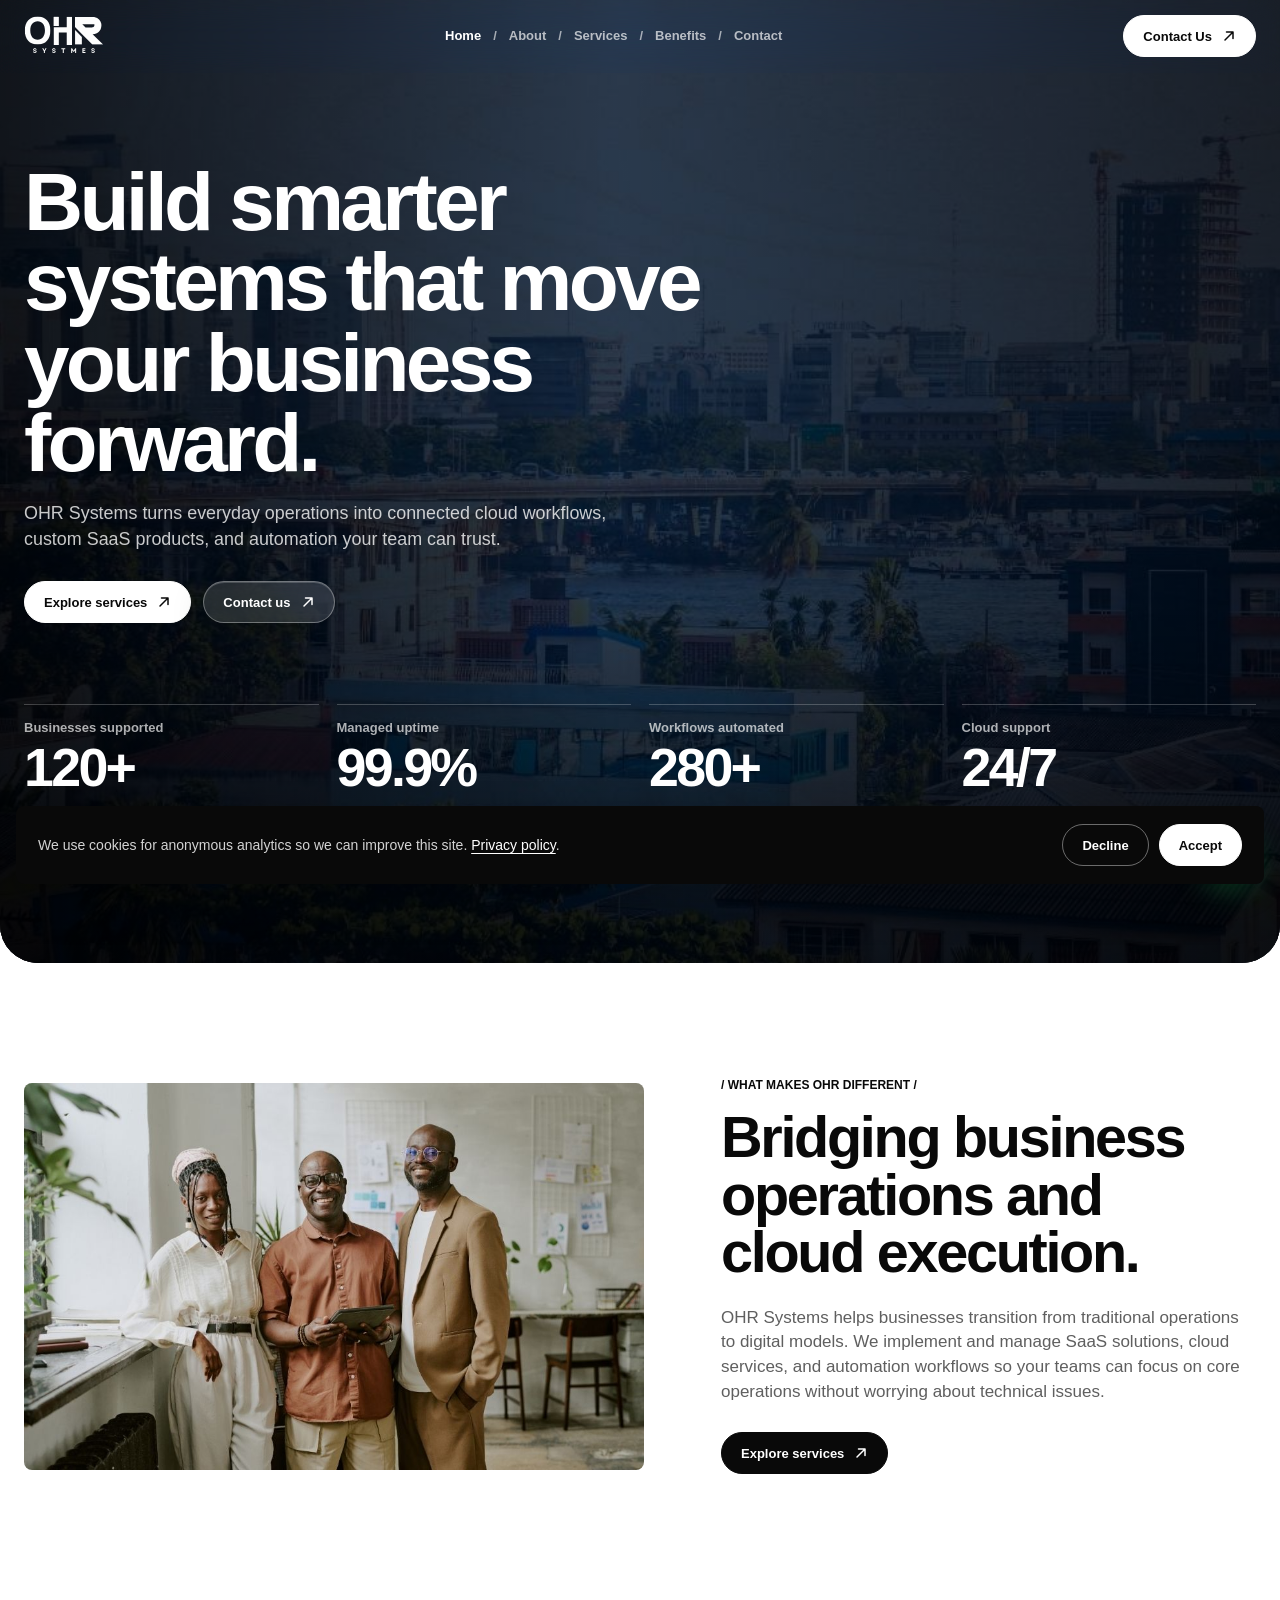
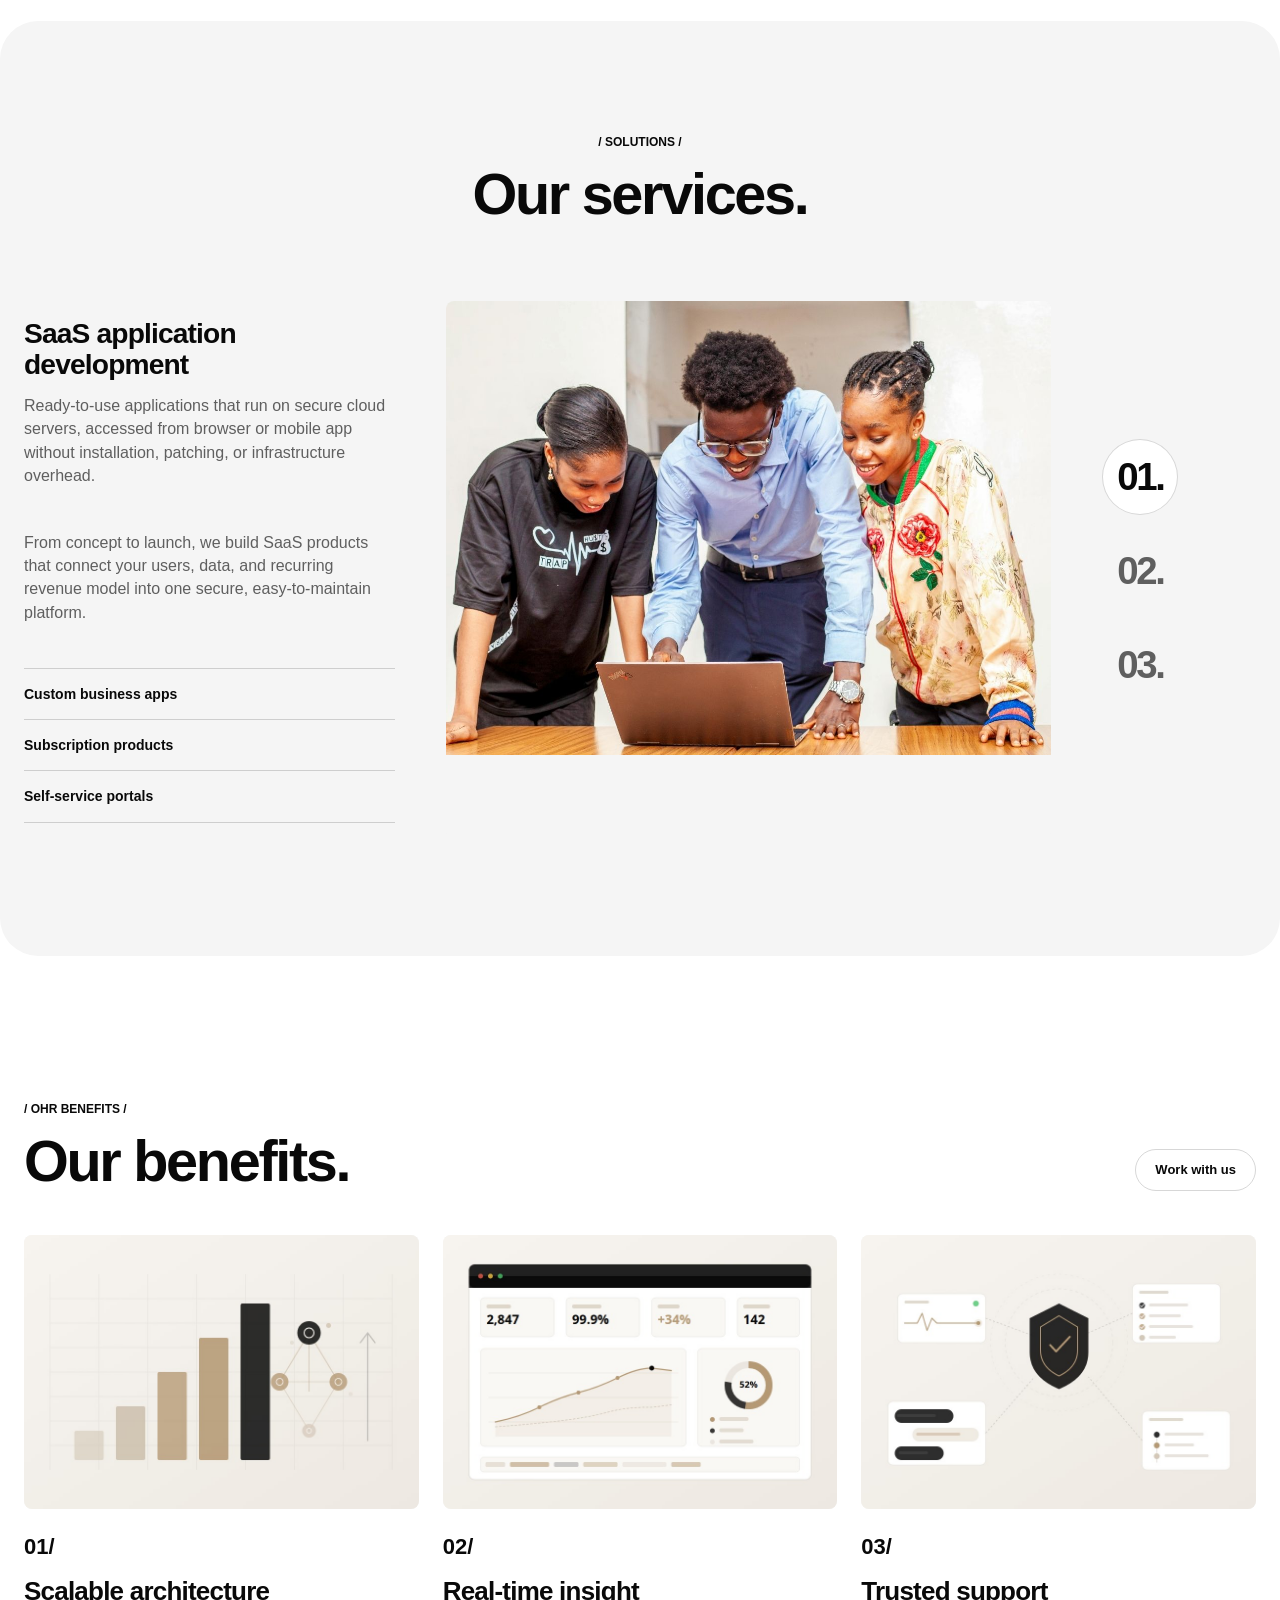
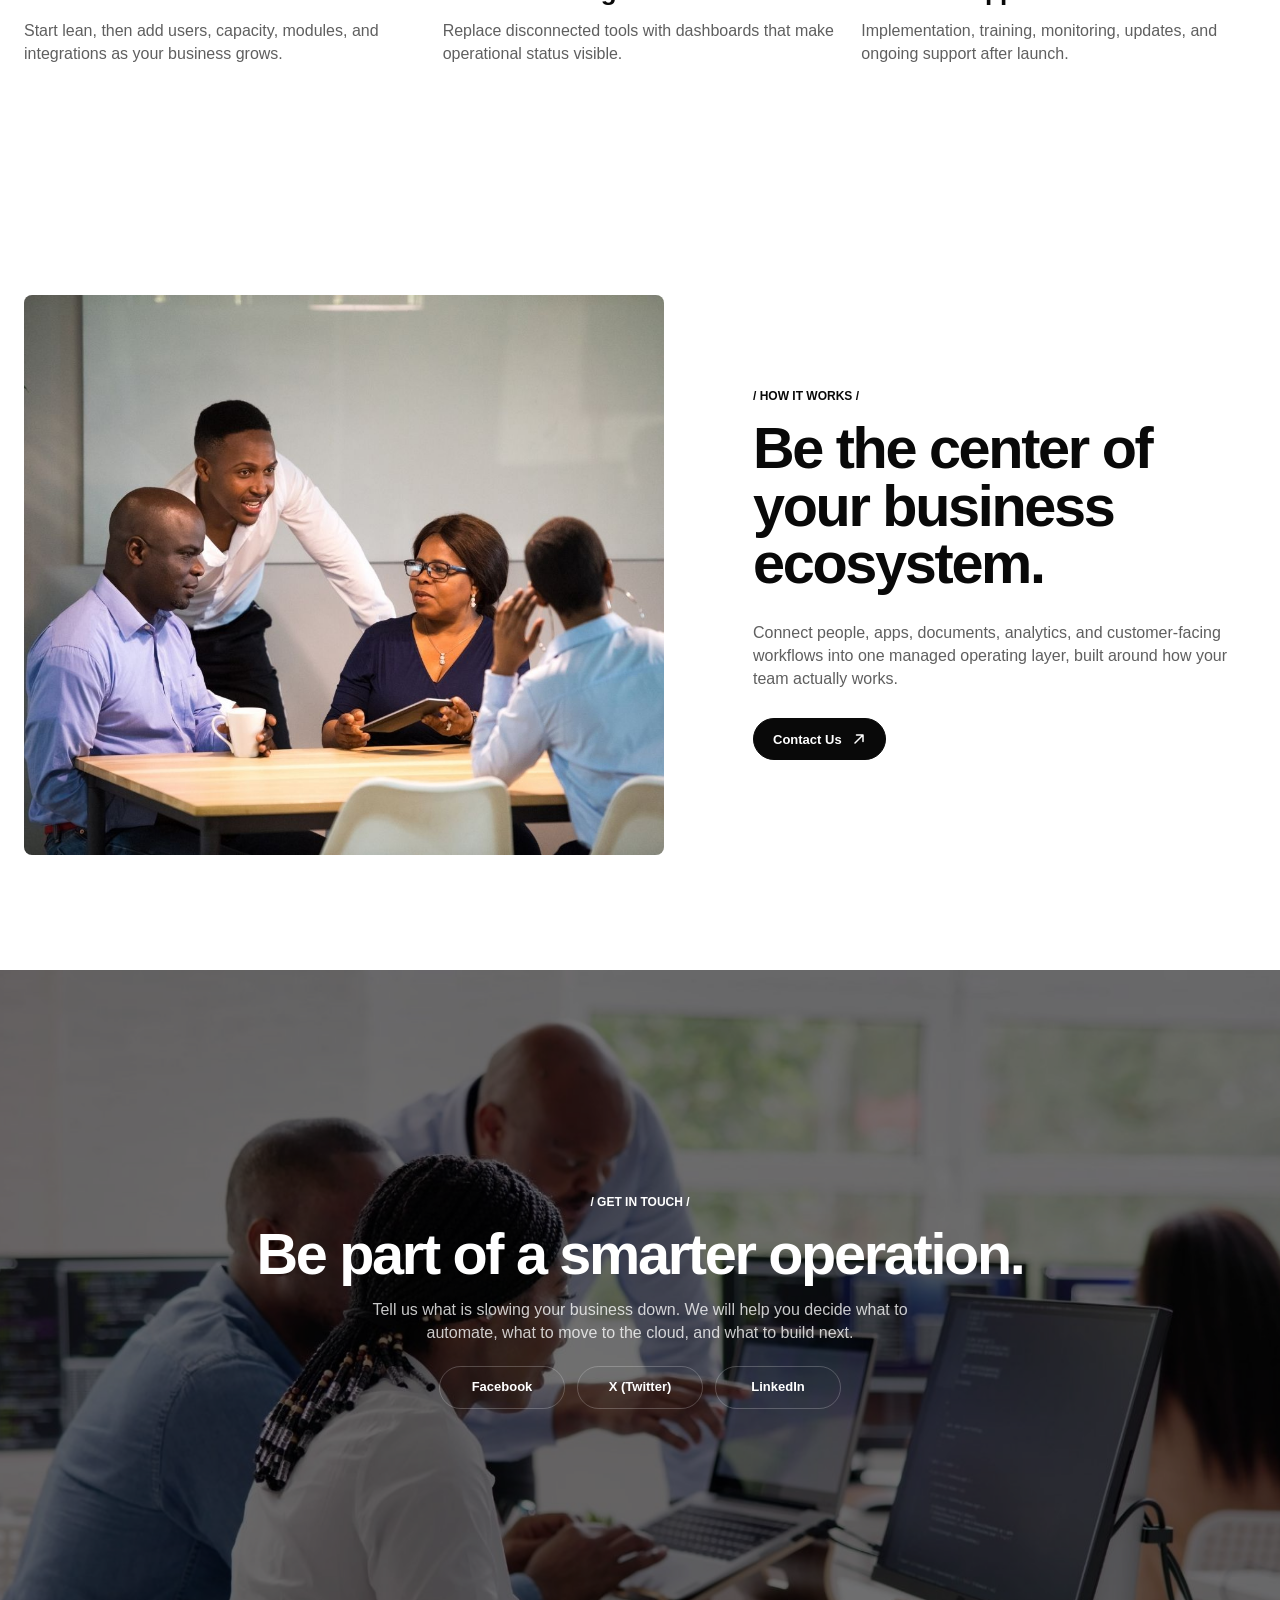
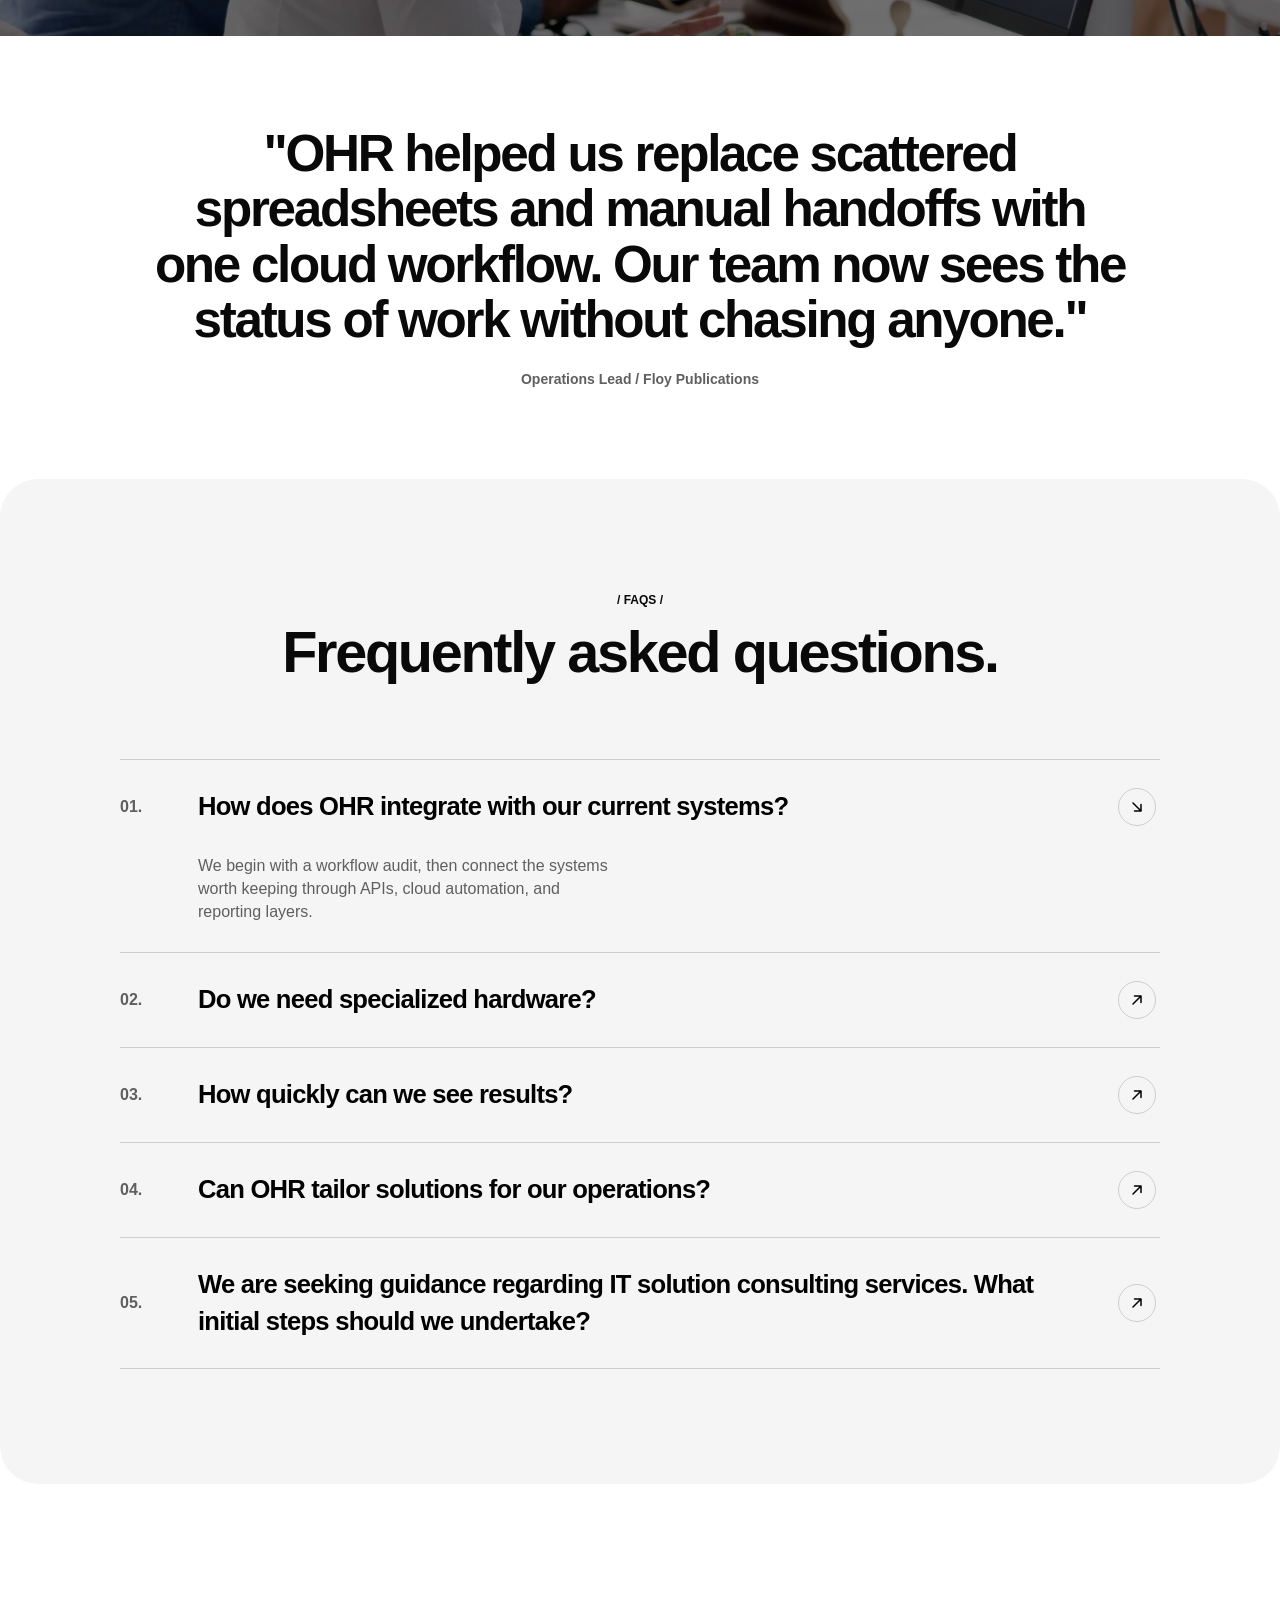
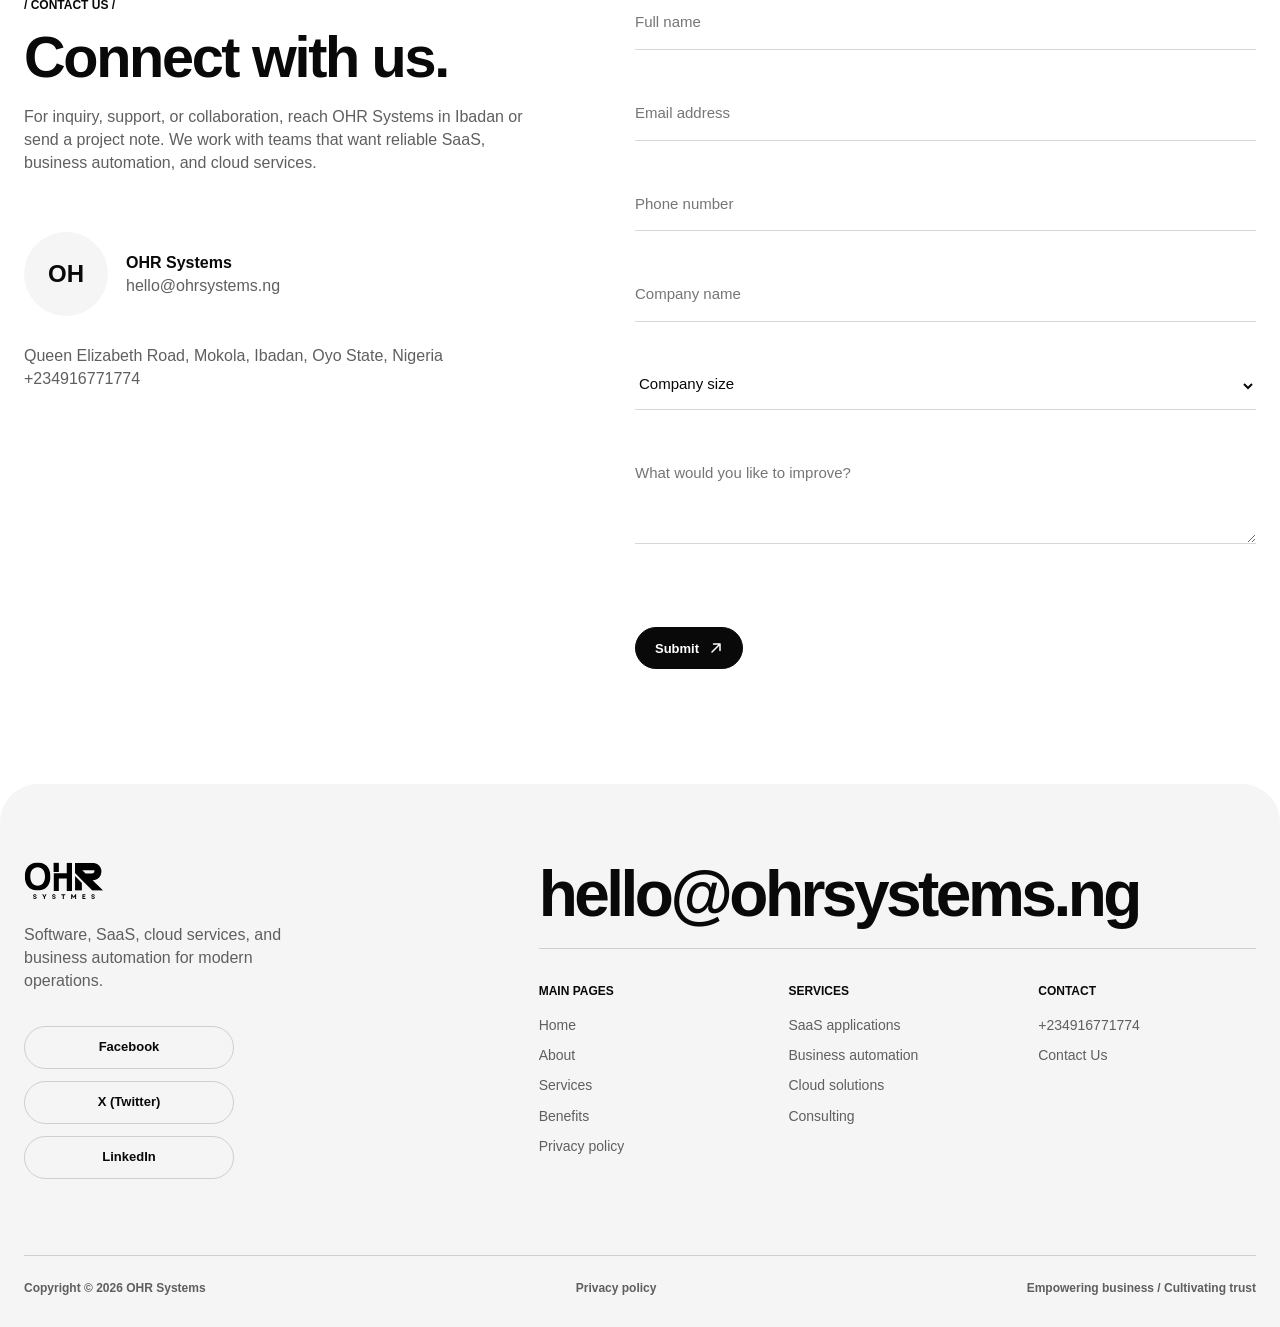
==== commit 3922a174: "Update contact info, form copy, and section label - Remove secondary phone number (08030655234); kee" ====
--- a/index.html
+++ b/index.html
@@ -43,7 +43,7 @@
         "url": "https://ohrsystems.ng/",
         "logo": "https://ohrsystems.ng/assets/logo.png",
         "email": "hello@ohrsystems.ng",
-        "telephone": ["+2348030655234", "+2349167717741"],
+        "telephone": ["+2349167717741"],
         "sameAs": [
           "https://www.facebook.com/ohrsystems",
           "https://x.com/ohrsystems",
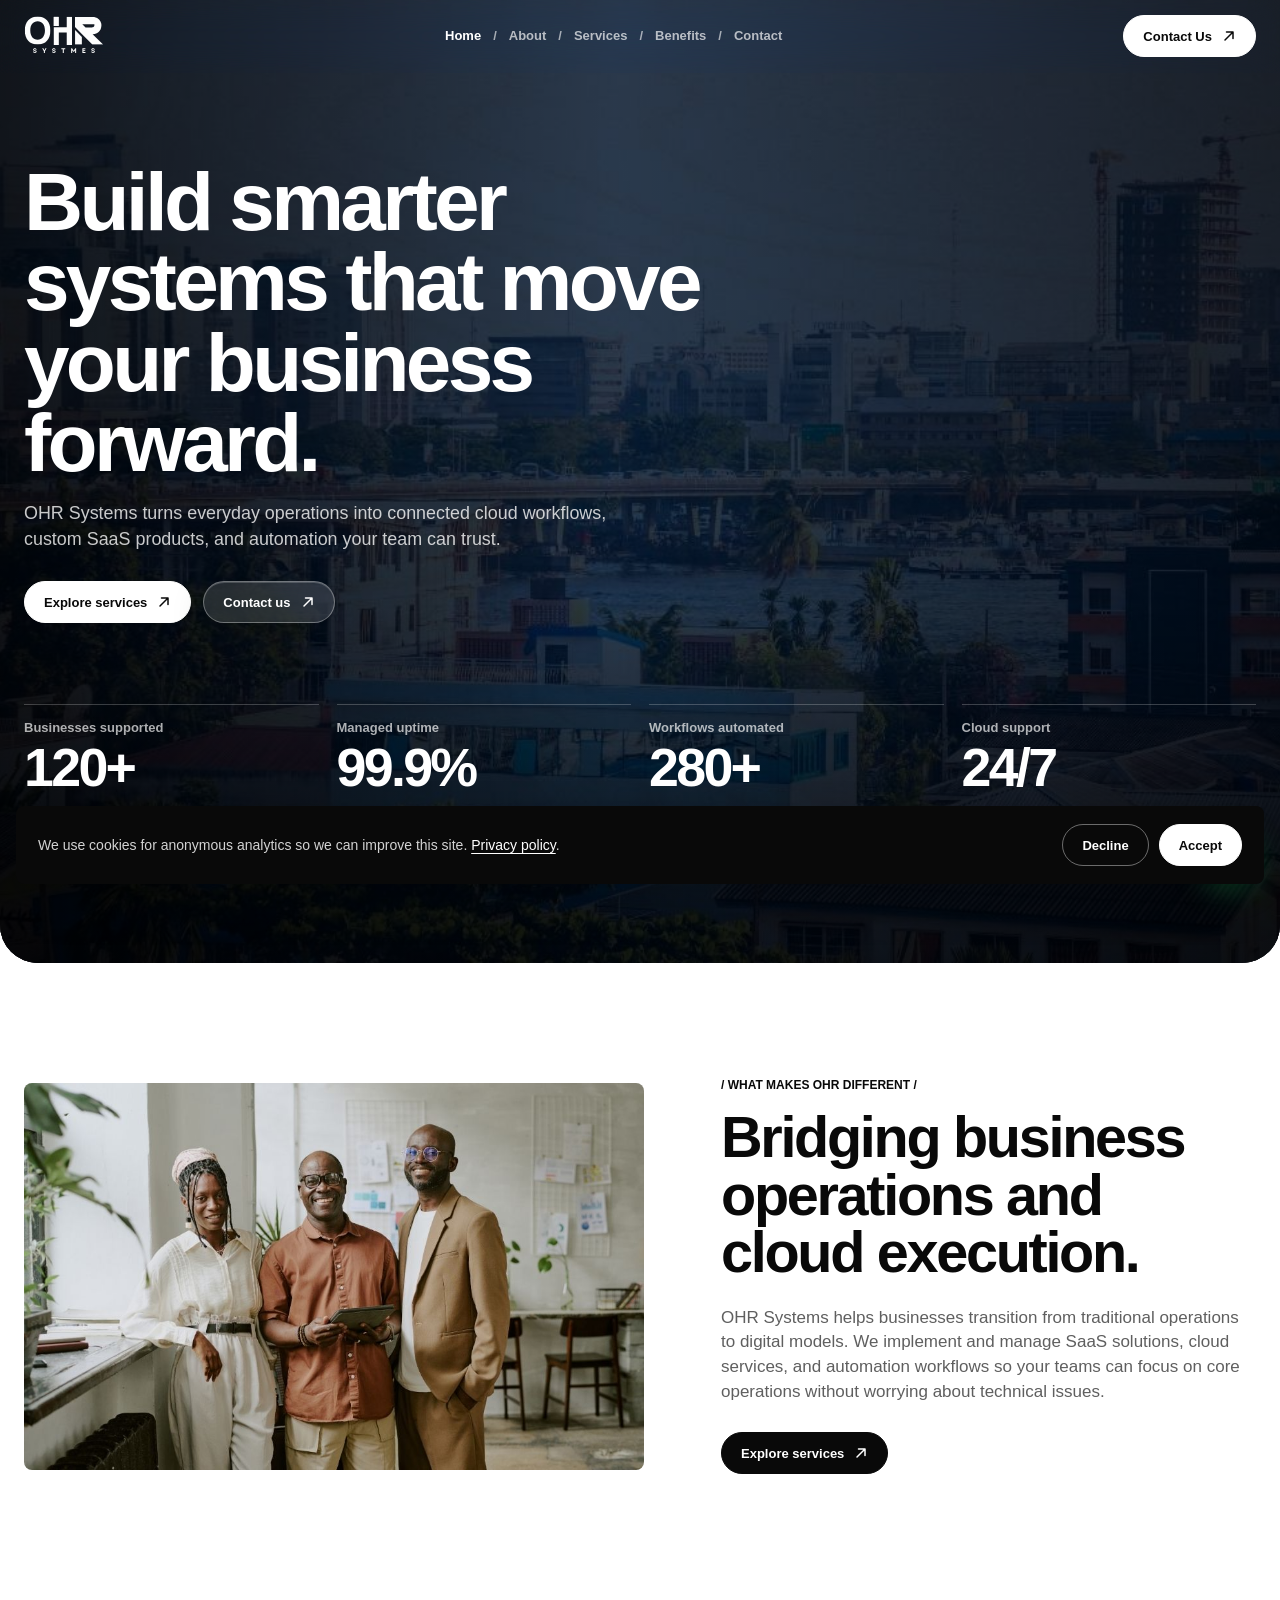
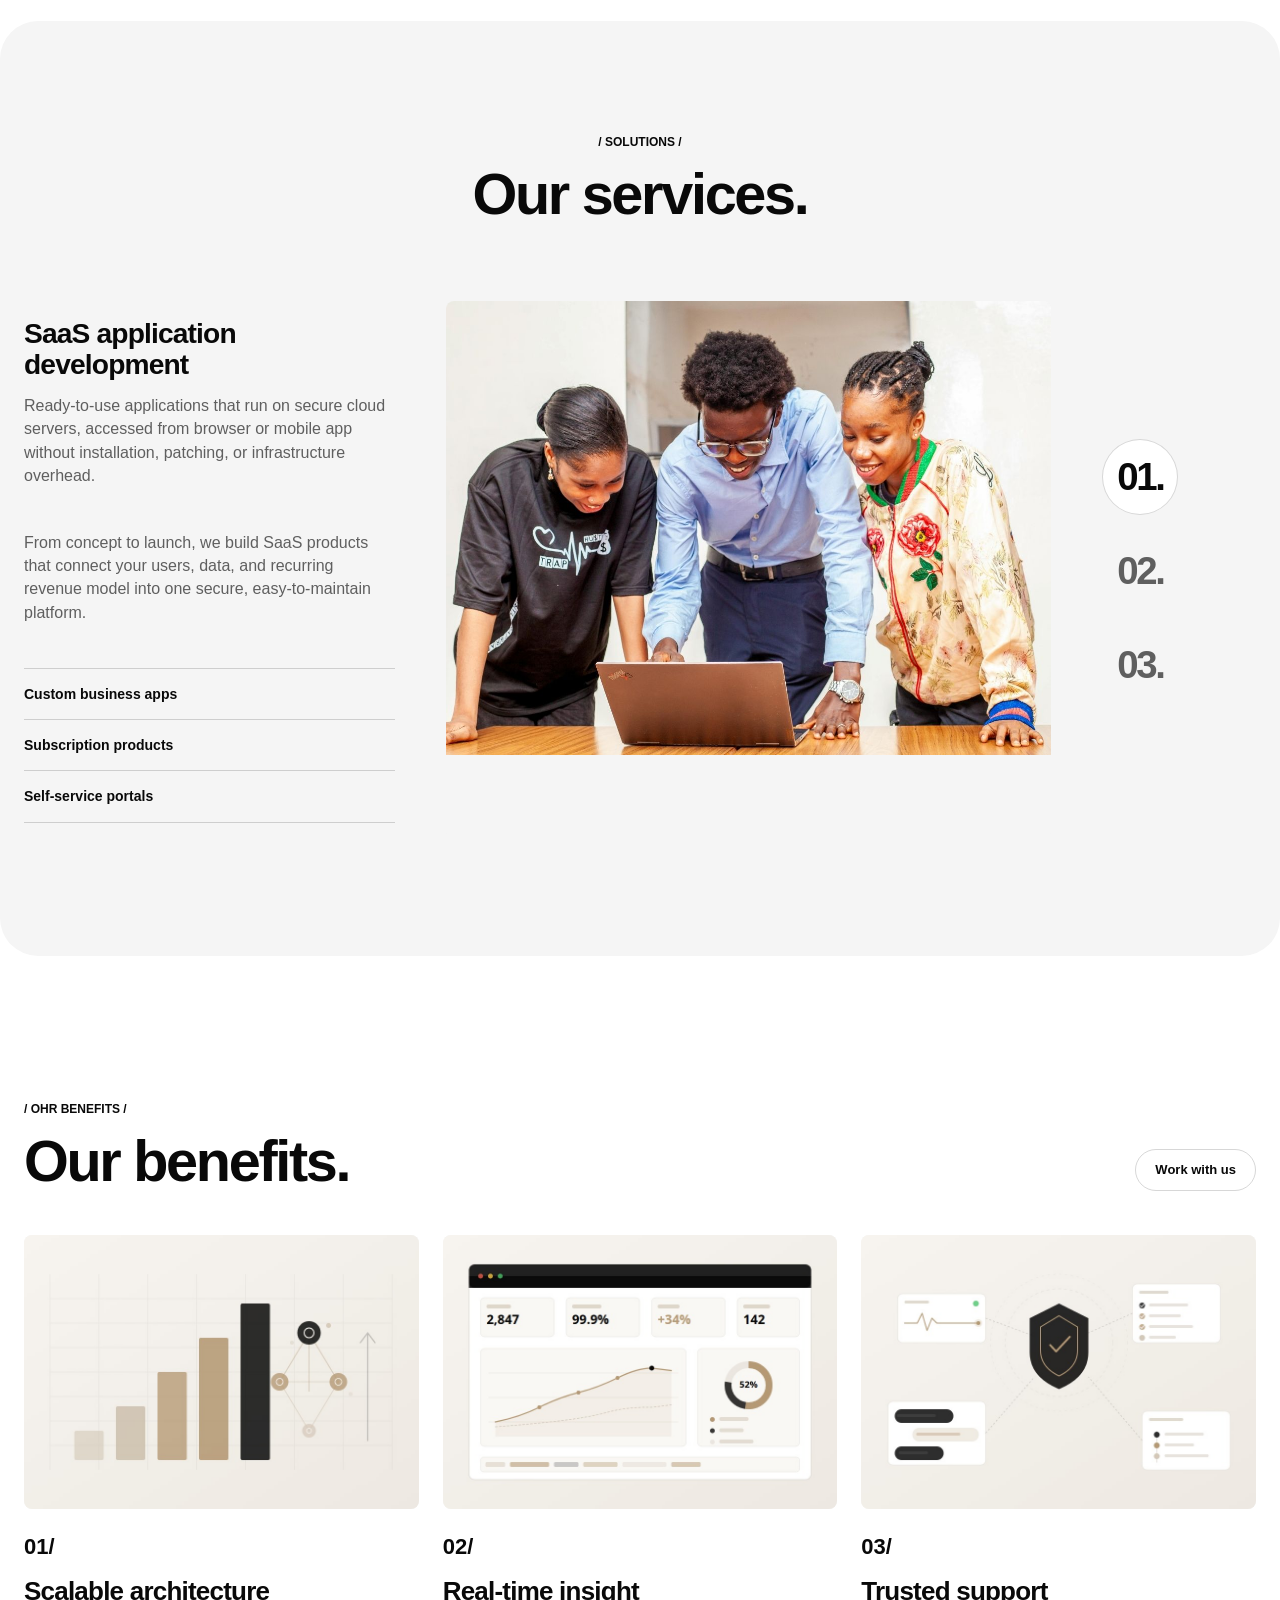
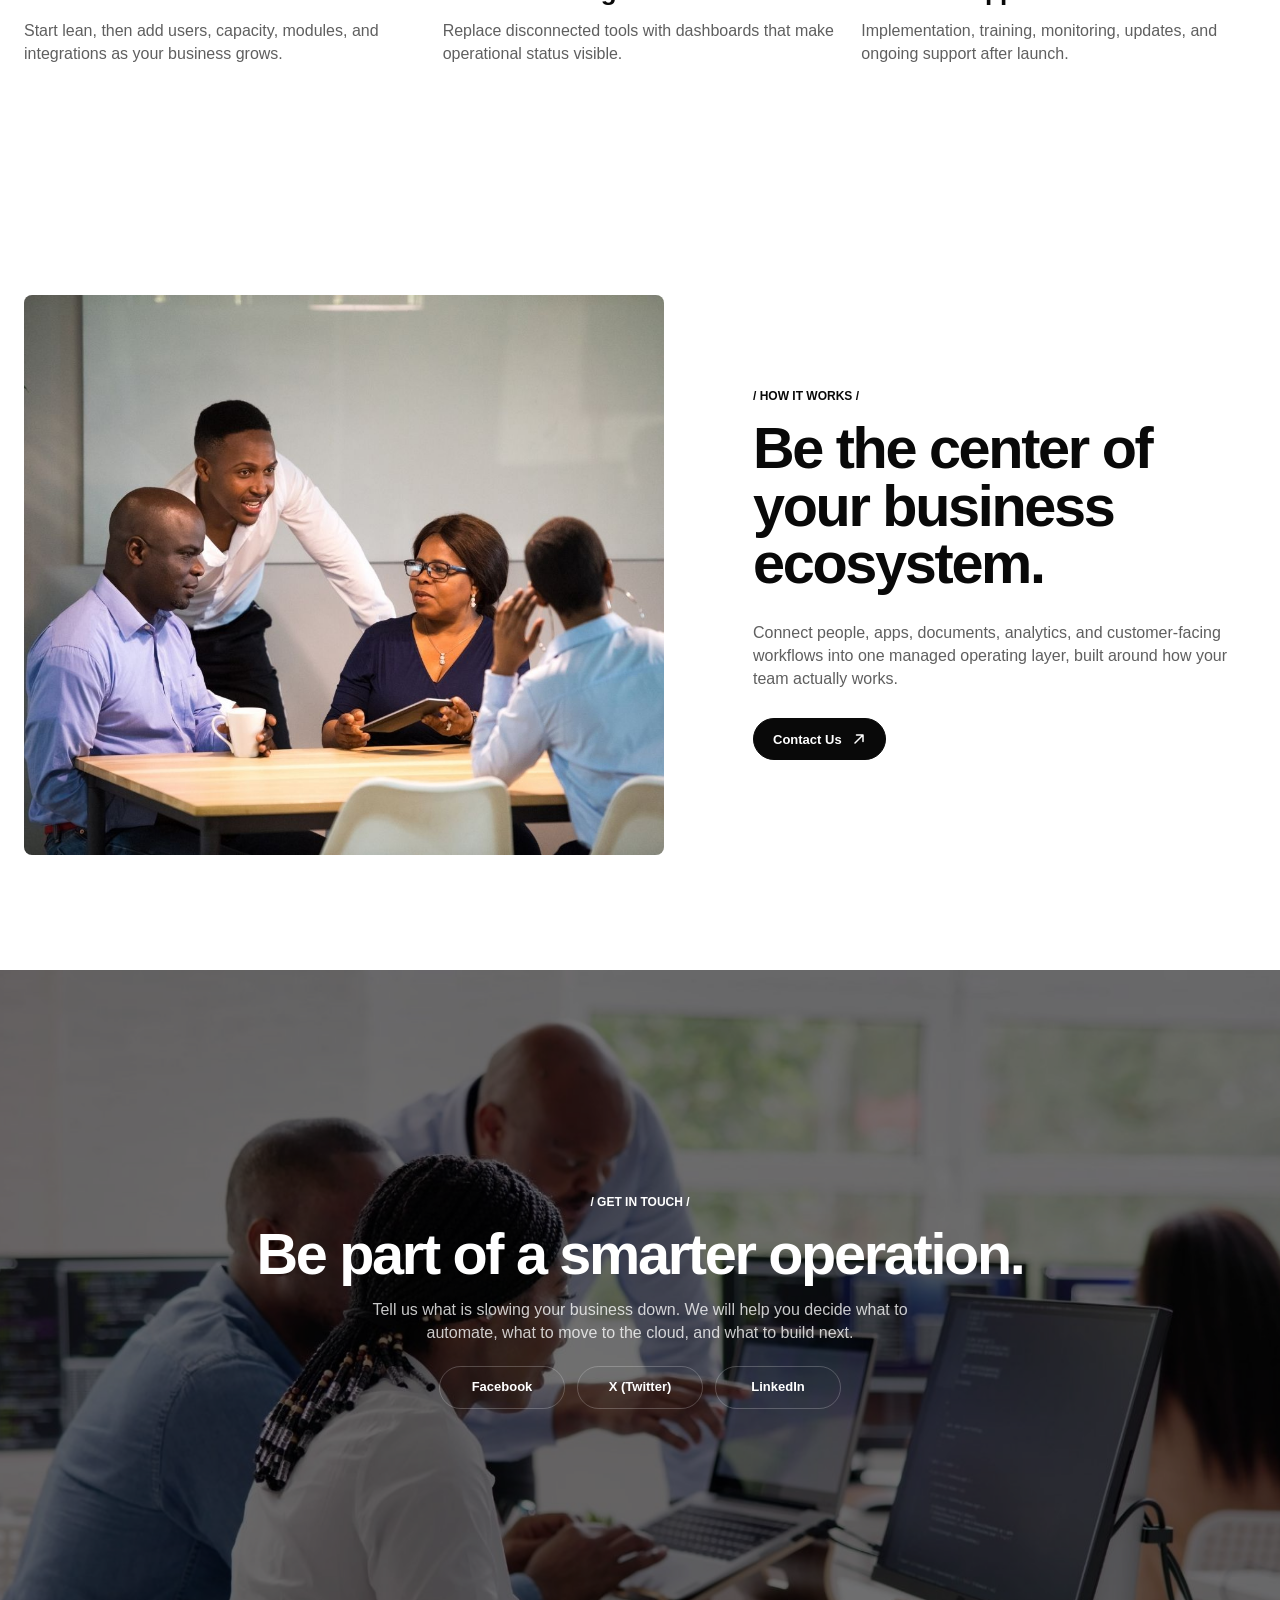
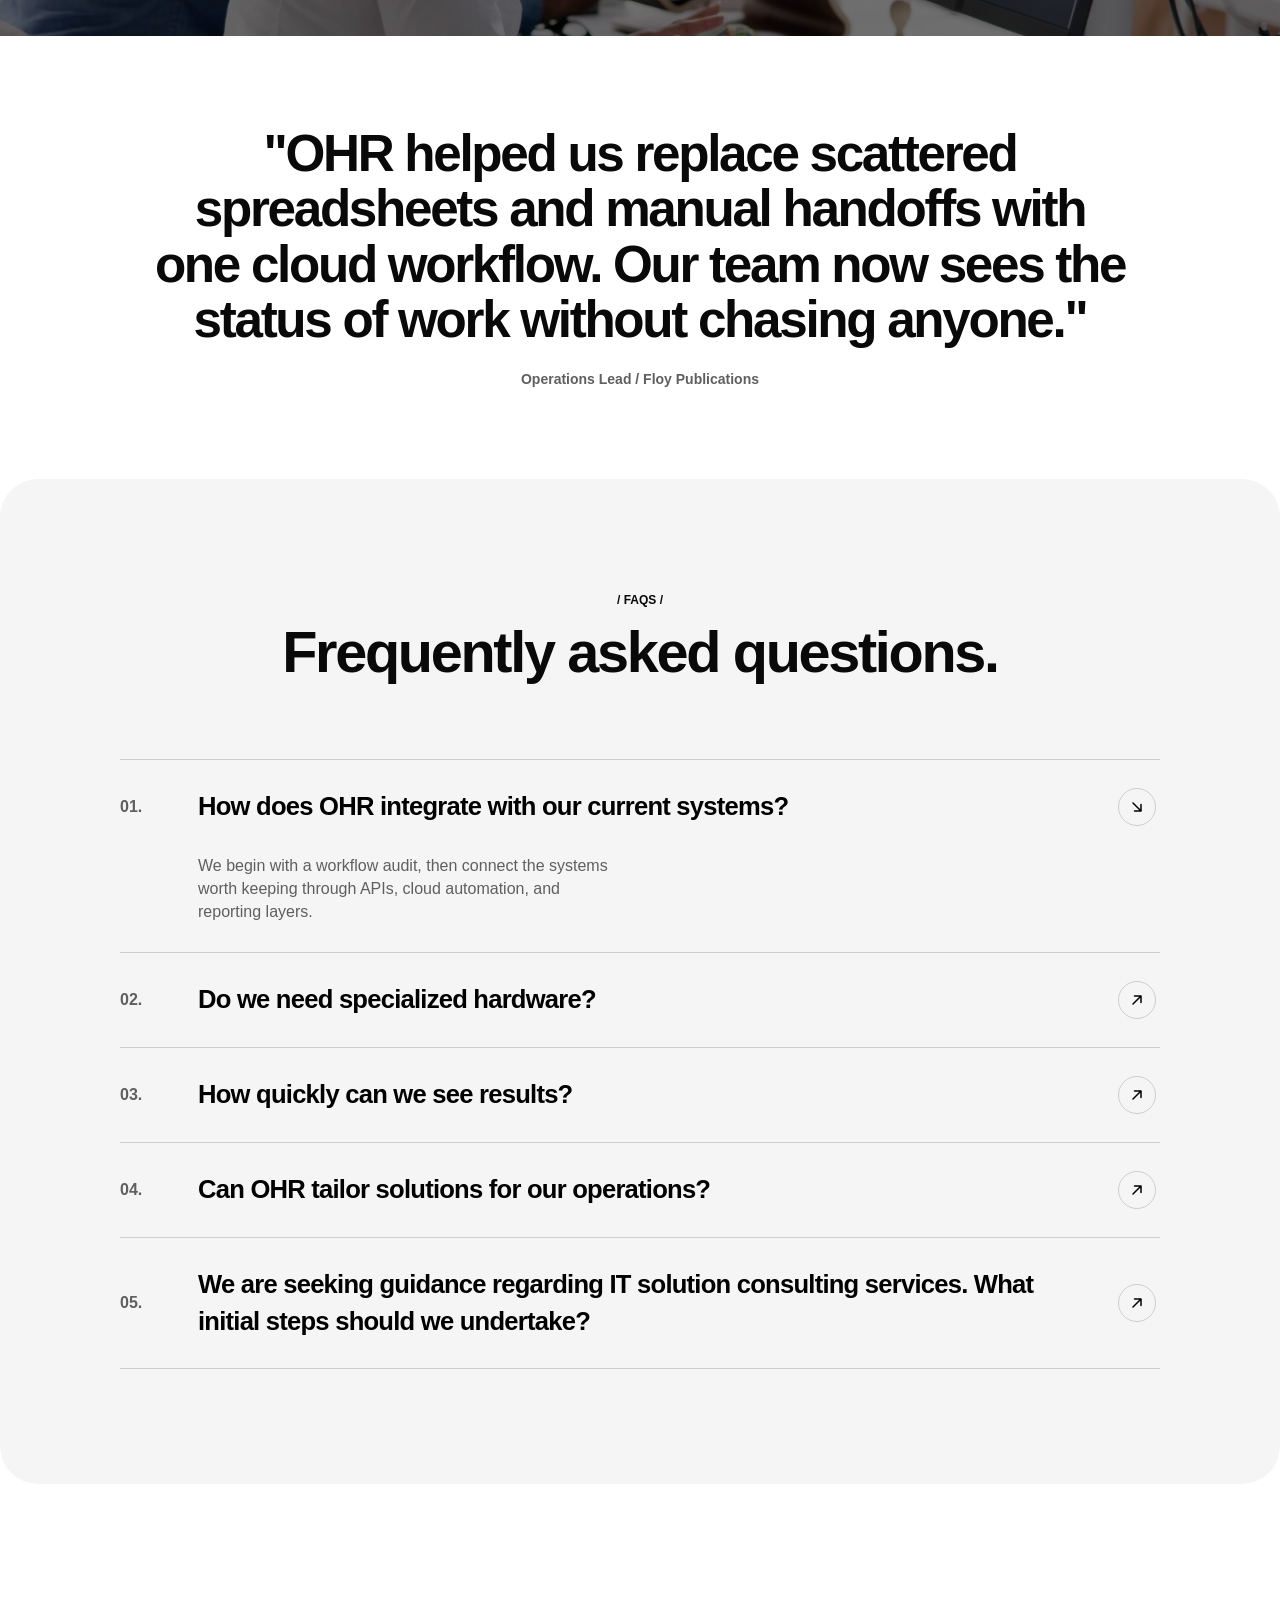
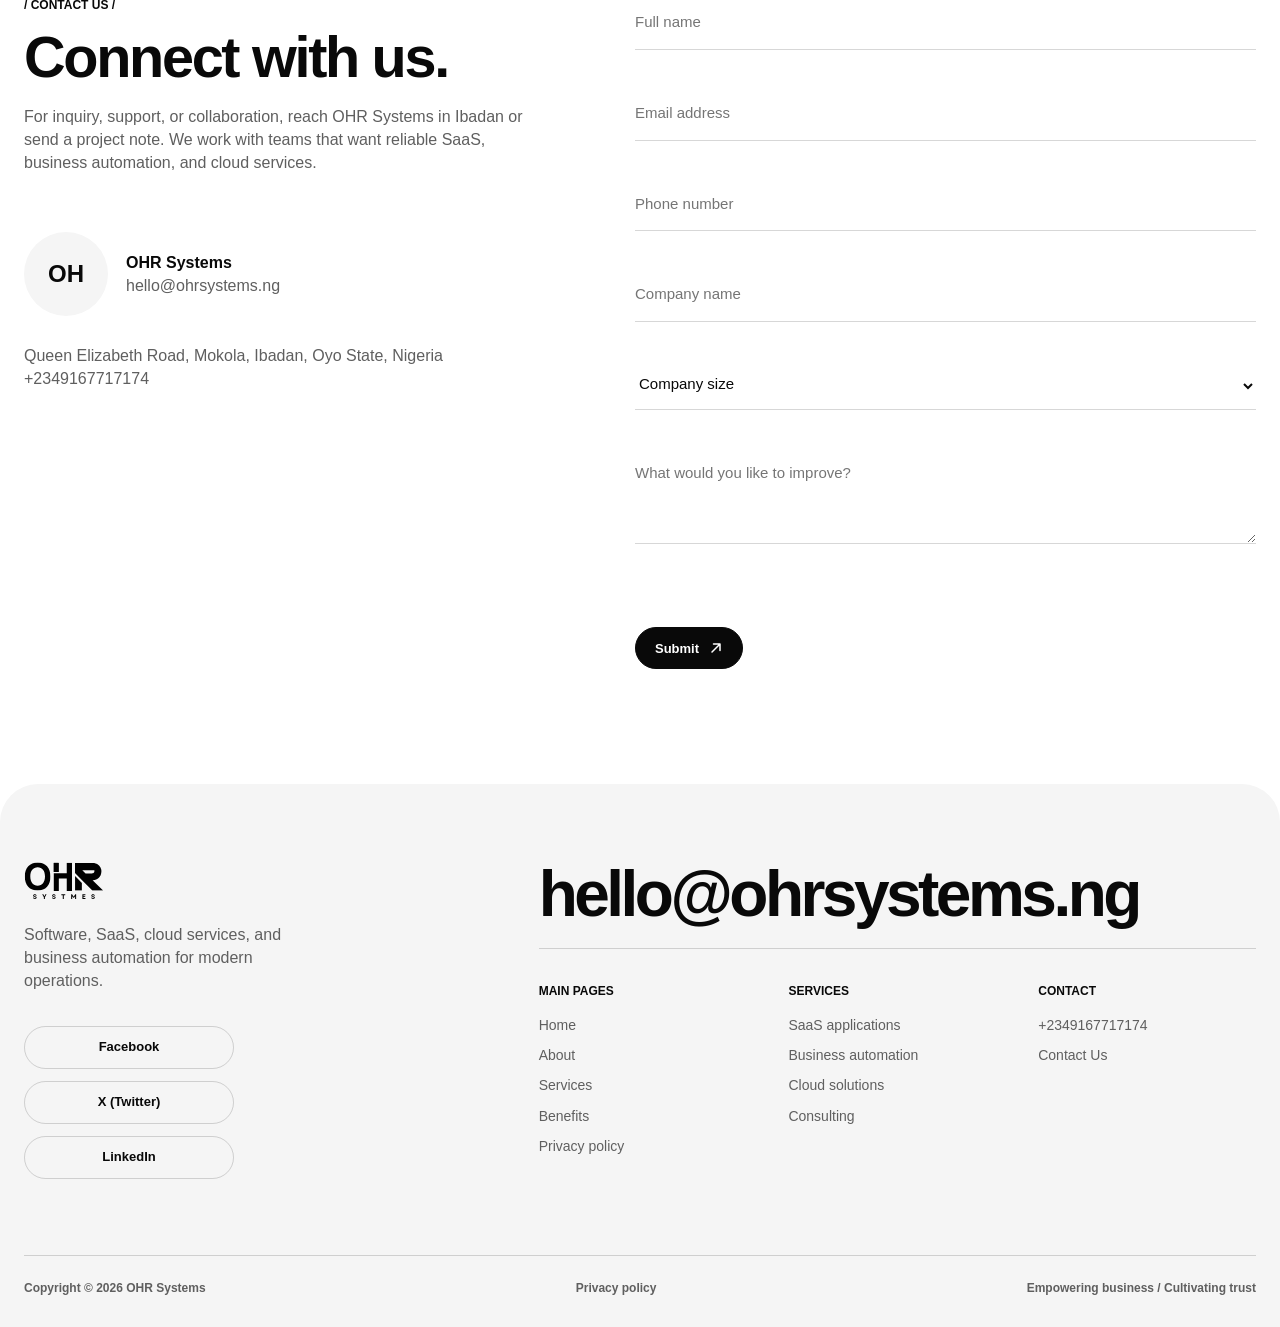
==== commit 2d5c7a05: "Fix phone number to +2349167717174 across all references Updated the WhatsApp number and displayed p" ====
--- a/index.html
+++ b/index.html
@@ -43,7 +43,7 @@
         "url": "https://ohrsystems.ng/",
         "logo": "https://ohrsystems.ng/assets/logo.png",
         "email": "hello@ohrsystems.ng",
-        "telephone": ["+2349167717741"],
+        "telephone": ["+2349167717174"],
         "sameAs": [
           "https://www.facebook.com/ohrsystems",
           "https://x.com/ohrsystems",
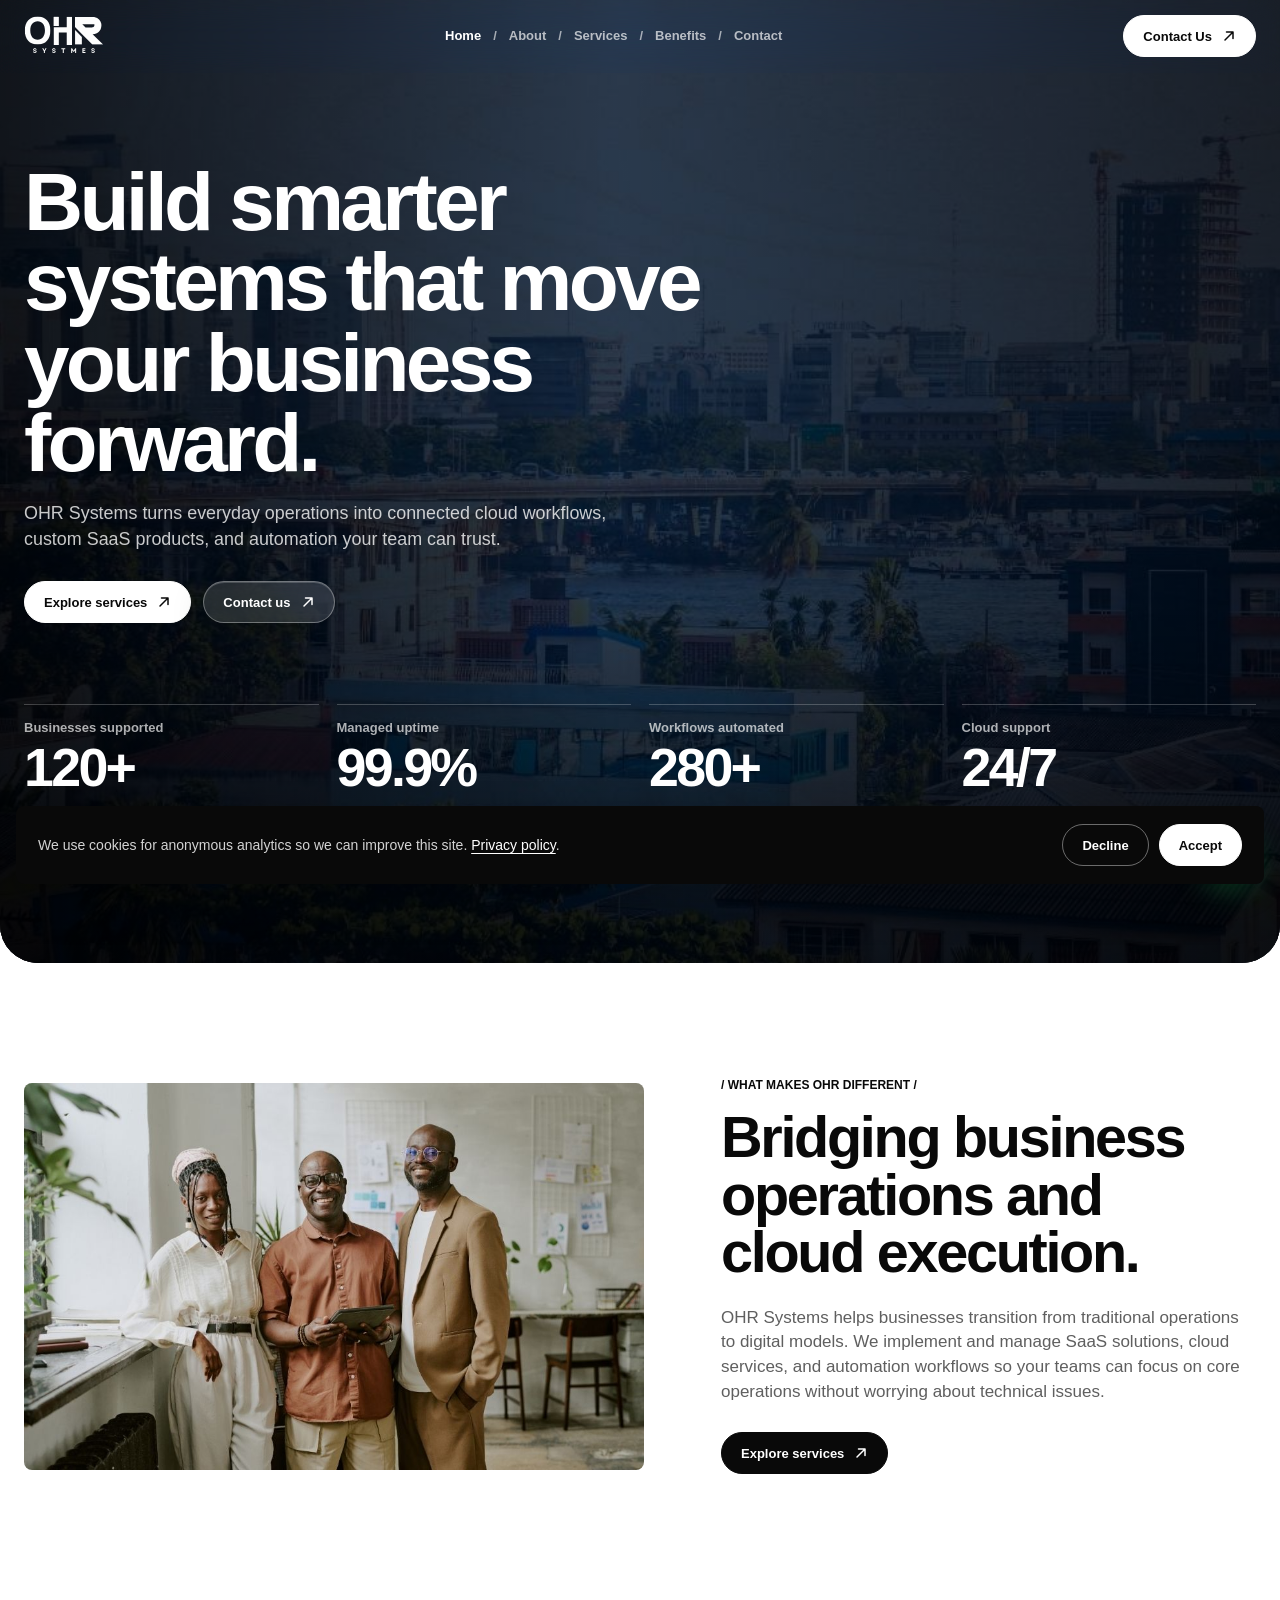
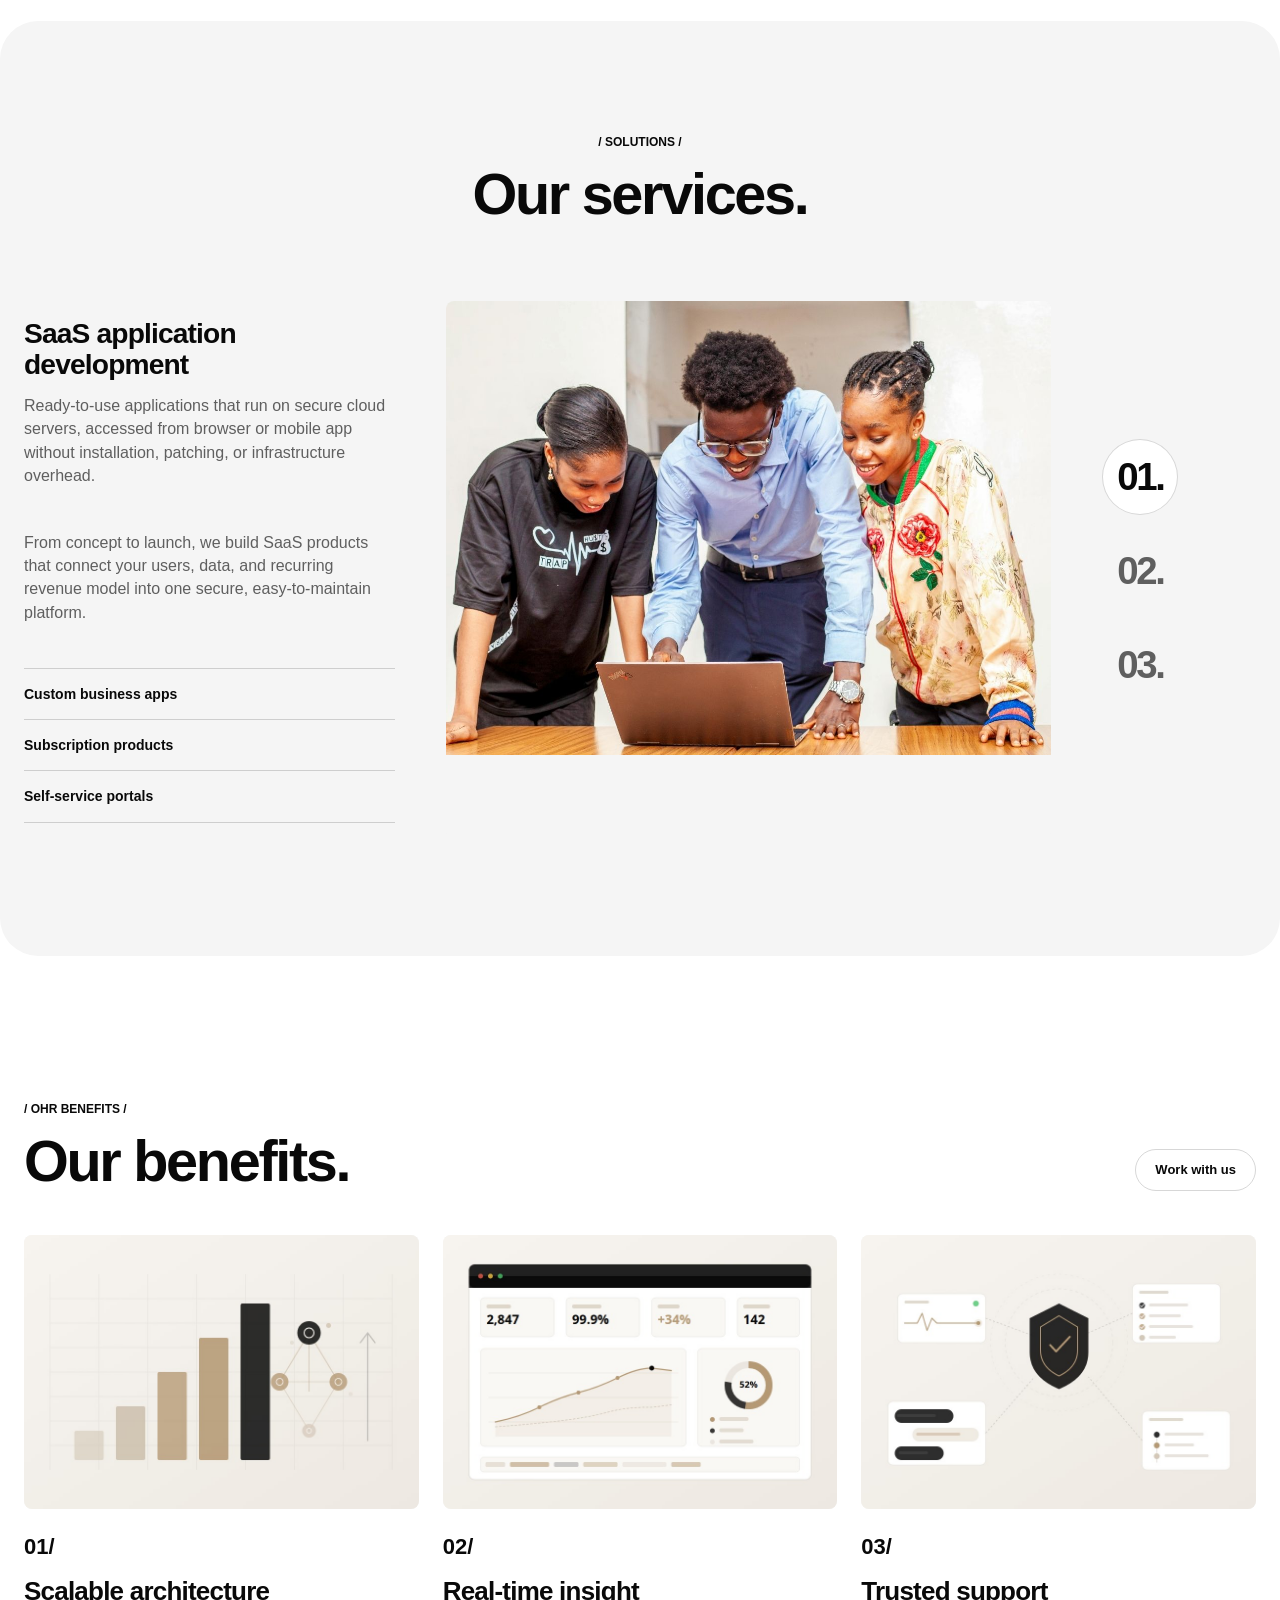
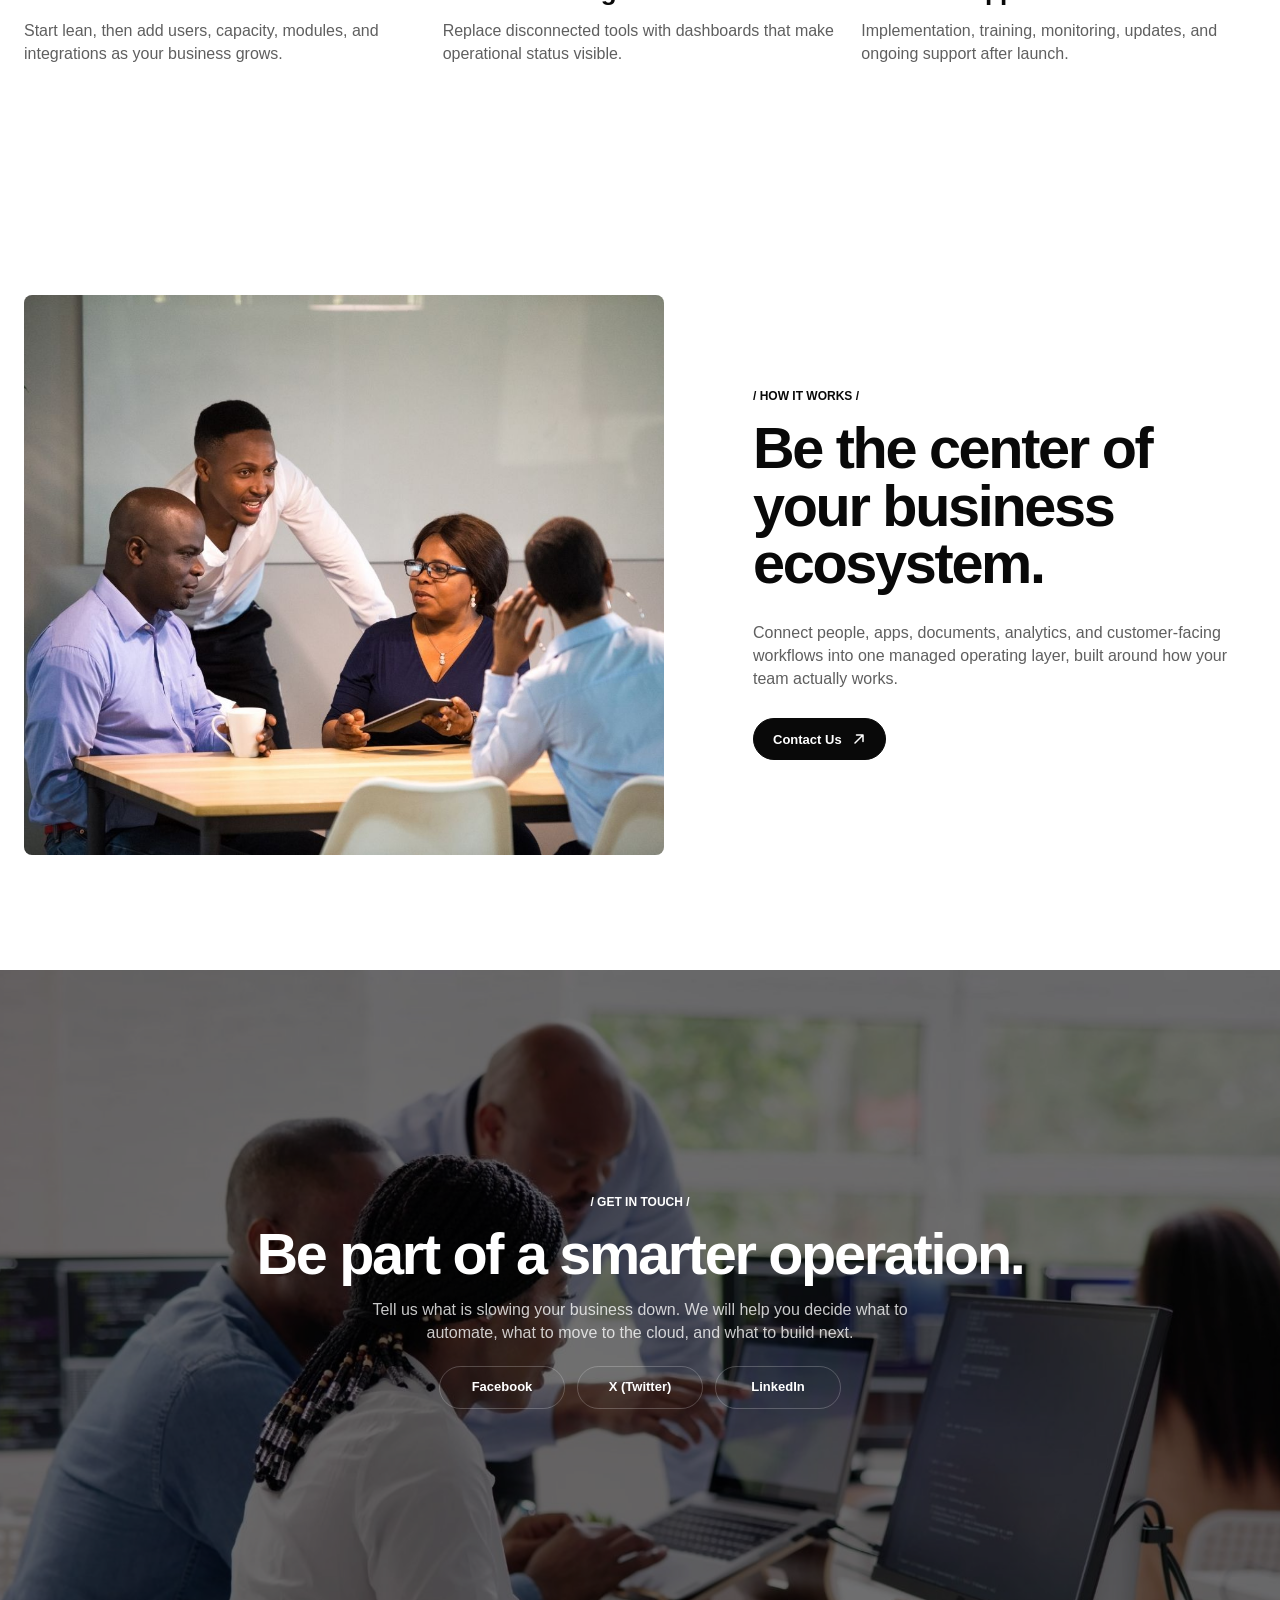
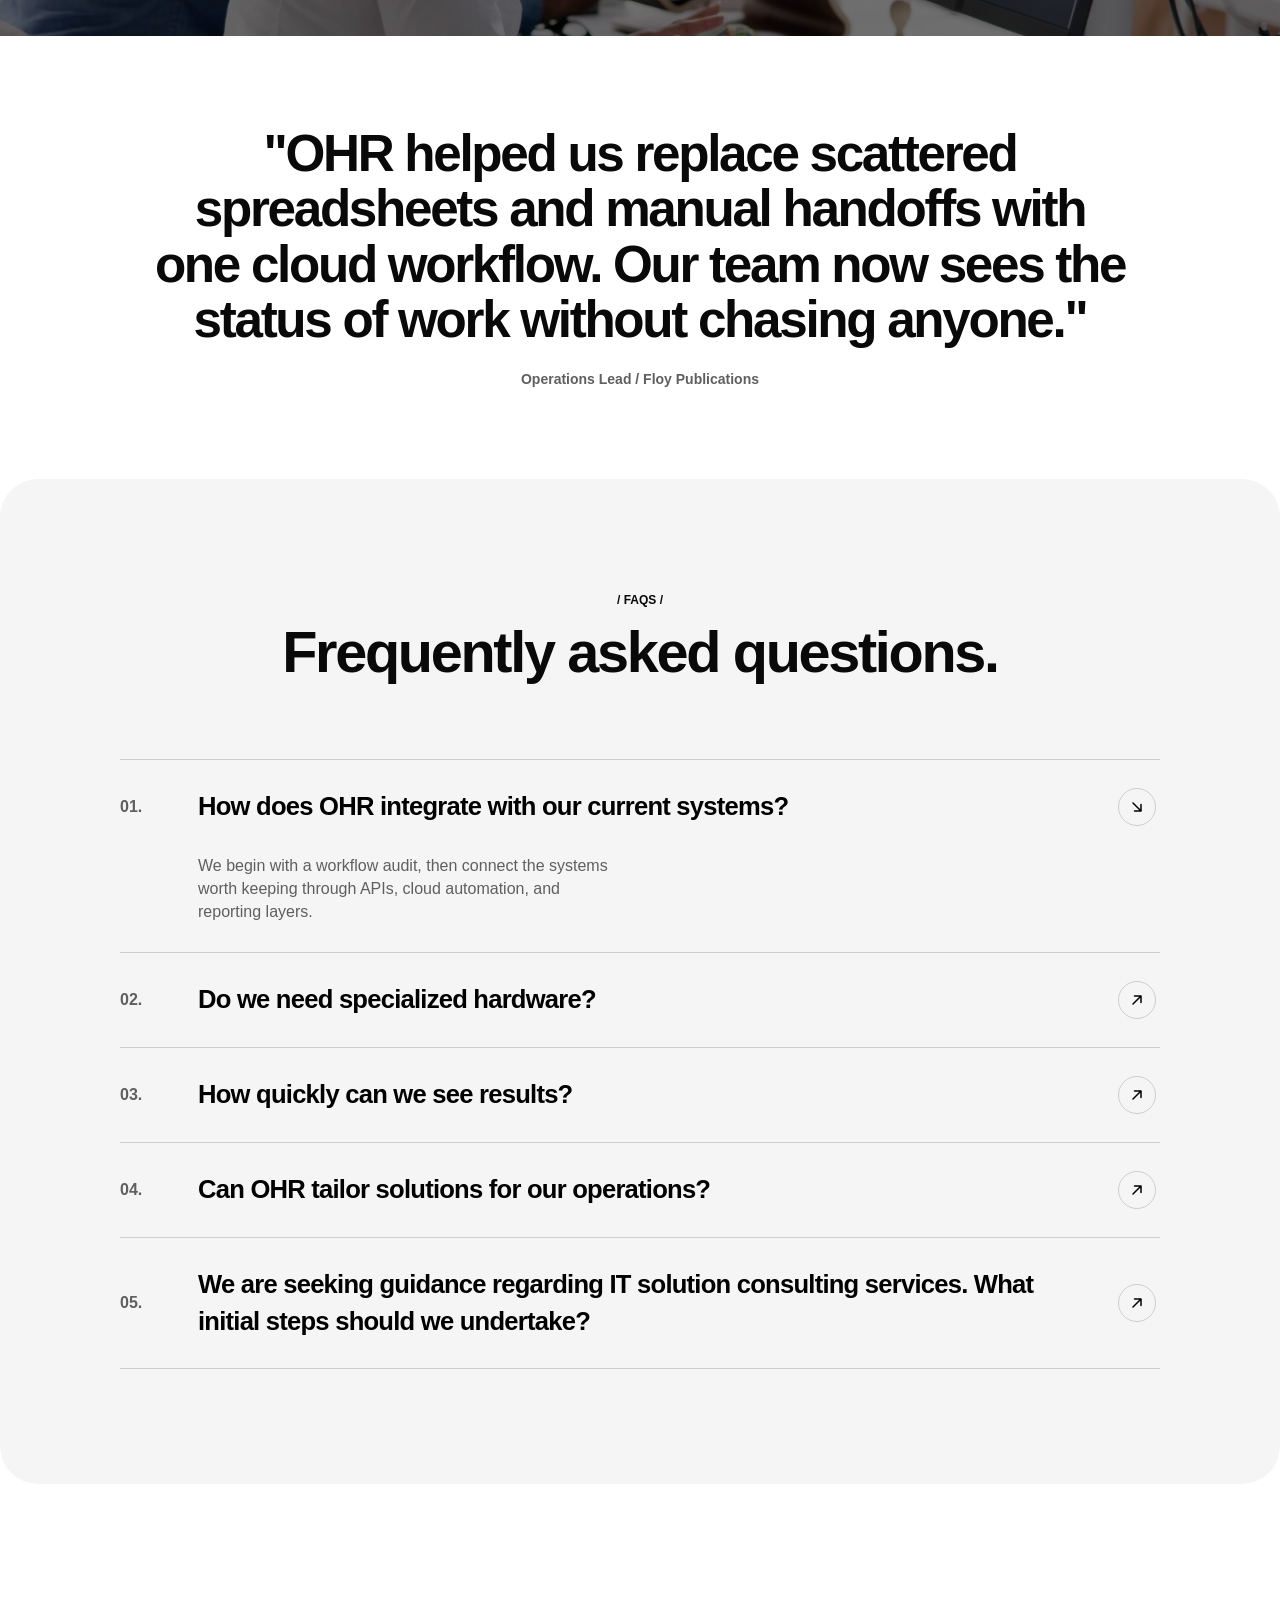
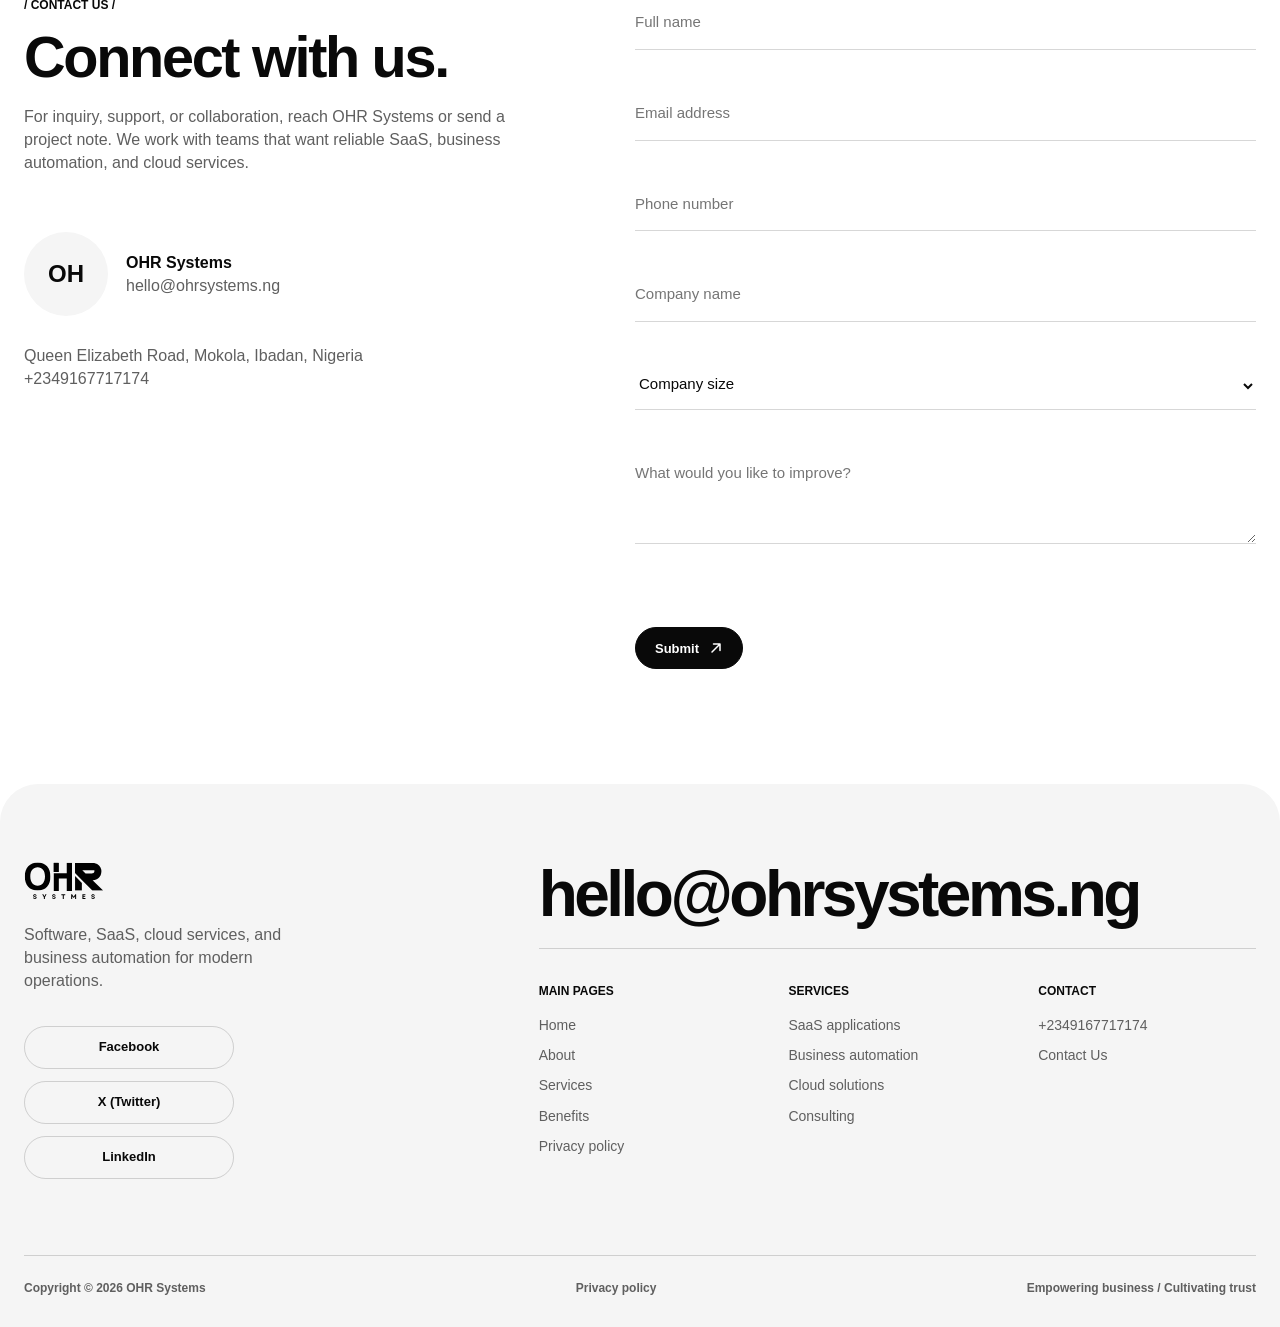
==== commit 16c2bca9: "Merge origin/main into claude/site-fixes-speed-seo Carry main's contact wording change (no "in Ibada" ====
--- a/index.html
+++ b/index.html
@@ -15,22 +15,28 @@
   <link rel="icon" type="image/png" sizes="32x32" href="assets/favicon-32x32.png" />
   <link rel="icon" type="image/png" sizes="16x16" href="assets/favicon-16x16.png" />
   <link rel="apple-touch-icon" sizes="180x180" href="assets/apple-touch-icon.png" />
+  <link rel="manifest" href="assets/site.webmanifest" />
 
   <meta property="og:type" content="website" />
   <meta property="og:site_name" content="OHR Systems" />
   <meta property="og:title" content="OHR Systems - Software, SaaS, Cloud Services and Solutions" />
   <meta property="og:description" content="Connected cloud workflows, custom SaaS, and business automation built around how your team actually works." />
   <meta property="og:url" content="https://ohrsystems.ng/" />
-  <meta property="og:image" content="https://ohrsystems.ng/assets/og-image.jpg" />
+  <meta property="og:image" content="https://ohrsystems.ng/assets/share-image.jpg" />
+  <meta property="og:image:width" content="1200" />
+  <meta property="og:image:height" content="630" />
+  <meta property="og:image:alt" content="OHR Systems: Build smarter systems that move your business forward." />
   <meta property="og:locale" content="en_NG" />
 
   <meta name="twitter:card" content="summary_large_image" />
   <meta name="twitter:site" content="@ohrsystems" />
   <meta name="twitter:title" content="OHR Systems - Software, SaaS, Cloud Services and Solutions" />
   <meta name="twitter:description" content="Connected cloud workflows, custom SaaS, and business automation built around how your team actually works." />
-  <meta name="twitter:image" content="https://ohrsystems.ng/assets/og-image.jpg" />
+  <meta name="twitter:image" content="https://ohrsystems.ng/assets/share-image.jpg" />
+  <meta name="twitter:image:alt" content="OHR Systems: Build smarter systems that move your business forward." />
 
   <link rel="preconnect" href="https://api.web3forms.com" />
+  <link rel="preload" as="image" href="assets/hero-fallback.jpg" />
 
   <script type="application/ld+json">
   {
@@ -56,7 +62,7 @@
         "name": "OHR Systems",
         "url": "https://ohrsystems.ng/",
         "image": "https://ohrsystems.ng/assets/logo.png",
-        "telephone": "+2348030655234",
+        "telephone": "+2349167717174",
         "email": "hello@ohrsystems.ng",
         "priceRange": "$$",
         "address": {
@@ -79,11 +85,190 @@
   }
   </script>
 
+  <script>document.documentElement.classList.add("js");</script>
   <link rel="stylesheet" href="styles.css" />
 </head>
 <body>
   <a class="skip-link" href="#home">Skip to content</a>
-  <div id="root"></div>
+
+  <header class="nav">
+    <div class="shell nav-inner">
+      <a href="#home" class="brand" aria-label="OHR Systems home">
+        <img class="logo-light" src="assets/logo-light.svg" alt="OHR Systems" width="80" height="40" />
+        <img class="logo-dark" src="assets/logo-dark.svg" alt="" aria-hidden="true" width="80" height="40" />
+      </a>
+      <nav class="nav-links" aria-label="Primary navigation">
+        <span class="hide-slash">/</span><a href="#home" data-nav="home">Home</a>
+        <span class="slash">/</span><a href="#about" data-nav="about">About</a>
+        <span class="slash">/</span><a href="#services" data-nav="services">Services</a>
+        <span class="slash">/</span><a href="#benefits" data-nav="benefits">Benefits</a>
+        <span class="slash">/</span><a href="#contact" data-nav="contact">Contact</a>
+      </nav>
+      <div class="nav-actions">
+        <a href="#contact" class="btn btn-dark nav-cta">Contact Us <svg width="14" height="14" viewBox="0 0 14 14" fill="none" class="arrow" aria-hidden="true"><path d="M3 11L11 3M11 3H4.5M11 3V9.5" stroke="currentColor" stroke-width="1.5" stroke-linecap="round" stroke-linejoin="round"/></svg></a>
+        <button type="button" class="nav-toggle" aria-expanded="false" aria-controls="mobile-menu" aria-label="Open menu"><span></span><span></span></button>
+      </div>
+    </div>
+    <nav class="mobile-menu" id="mobile-menu" aria-label="Mobile navigation" hidden>
+      <div class="shell">
+        <a href="#home" data-nav="home">Home</a>
+        <a href="#about" data-nav="about">About</a>
+        <a href="#services" data-nav="services">Services</a>
+        <a href="#benefits" data-nav="benefits">Benefits</a>
+        <a href="#contact" data-nav="contact">Contact</a>
+      </div>
+    </nav>
+  </header>
+
+  <main id="home">
+    <section class="hero">
+      <div class="shell hero-shell">
+        <div class="hero-inner">
+          <div class="hero-copy">
+            <h1>Build smarter systems that move your business forward.</h1>
+            <p>OHR Systems turns everyday operations into connected cloud workflows, custom SaaS products, and automation your team can trust.</p>
+            <div class="hero-actions">
+              <a href="#services" class="btn btn-light">Explore services <svg width="14" height="14" viewBox="0 0 14 14" fill="none" class="arrow" aria-hidden="true"><path d="M3 11L11 3M11 3H4.5M11 3V9.5" stroke="currentColor" stroke-width="1.5" stroke-linecap="round" stroke-linejoin="round"/></svg></a>
+              <a href="#contact" class="btn btn-glass">Contact us <svg width="14" height="14" viewBox="0 0 14 14" fill="none" class="arrow" aria-hidden="true"><path d="M3 11L11 3M11 3H4.5M11 3V9.5" stroke="currentColor" stroke-width="1.5" stroke-linecap="round" stroke-linejoin="round"/></svg></a>
+            </div>
+          </div>
+          <div class="hero-stats" aria-label="OHR Systems proof points">
+            <div><span>Businesses supported</span><strong data-count="120" data-suffix="+">120+</strong></div>
+            <div><span>Managed uptime</span><strong data-count="99.9" data-decimals="1" data-suffix="%">99.9%</strong></div>
+            <div><span>Workflows automated</span><strong data-count="280" data-suffix="+">280+</strong></div>
+            <div><span>Cloud support</span><strong data-count="24" data-suffix="/7">24/7</strong></div>
+          </div>
+        </div>
+        <!-- site.js picks the right file for the screen size and skips the video for reduced-motion or data-saver users. -->
+        <div class="hero-media"><video muted loop playsinline preload="none" poster="assets/hero-fallback.jpg" aria-hidden="true" data-src="assets/hero.mp4" data-src-mobile="assets/hero-mobile.mp4"></video></div>
+      </div>
+    </section>
+
+    <section id="about" class="section section-split">
+      <div class="shell split-grid">
+        <div class="reveal image-placeholder about-image">
+          <img src="assets/placeholder-about-cloud-coordination-960x600.jpg" alt="Three colleagues standing together in a bright office, one holding a tablet" width="960" height="600" loading="lazy" decoding="async" />
+        </div>
+        <div class="reveal split-copy">
+          <div class="section-label">/ What makes OHR different /</div>
+          <h2>Bridging business operations and cloud execution.</h2>
+          <p>OHR Systems helps businesses transition from traditional operations to digital models. We implement and manage SaaS solutions, cloud services, and automation workflows so your teams can focus on core operations without worrying about technical issues.</p>
+          <a href="#services" class="btn btn-dark">Explore services <svg width="14" height="14" viewBox="0 0 14 14" fill="none" class="arrow" aria-hidden="true"><path d="M3 11L11 3M11 3H4.5M11 3V9.5" stroke="currentColor" stroke-width="1.5" stroke-linecap="round" stroke-linejoin="round"/></svg></a>
+        </div>
+      </div>
+    </section>
+
+    <section id="services" class="section soft-section">
+      <div class="shell">
+        <div class="reveal center-head"><div class="section-label">/ Solutions /</div><h2>Our services.</h2></div>
+        <div class="reveal service-stage">
+          <div class="service-copy" id="service-panel-0" role="tabpanel" aria-labelledby="service-tab-0">
+            <h3>SaaS application development</h3>
+            <p>Ready-to-use applications that run on secure cloud servers, accessed from browser or mobile app without installation, patching, or infrastructure overhead.</p>
+            <p class="service-detail">From concept to launch, we build SaaS products that connect your users, data, and recurring revenue model into one secure, easy-to-maintain platform.</p>
+            <ul class="service-lines"><li>Custom business apps</li><li>Subscription products</li><li>Self-service portals</li></ul>
+          </div>
+          <div class="service-copy" id="service-panel-1" role="tabpanel" aria-labelledby="service-tab-1" hidden>
+            <h3>Business automation</h3>
+            <p>We digitize repetitive, time-consuming, and error-prone workflows so approvals, handoffs, reporting, and daily operations keep moving.</p>
+            <p class="service-detail">We map operations, remove friction, and automate the steps that waste time so your team can focus on higher-value work.</p>
+            <ul class="service-lines"><li>Workflow design</li><li>Process integrations</li><li>Operational dashboards</li></ul>
+          </div>
+          <div class="service-copy" id="service-panel-2" role="tabpanel" aria-labelledby="service-tab-2" hidden>
+            <h3>Cloud solutions</h3>
+            <p>Cloud-based services for email, storage, collaboration, analytics, deployment, and managed infrastructure that scale with what your business actually uses.</p>
+            <p class="service-detail">We design cloud environments that let your business adapt quickly, stay secure, and make data available to the people who need it most.</p>
+            <ul class="service-lines"><li>Cloud migration</li><li>Managed productivity suites</li><li>Secure deployments</li></ul>
+          </div>
+          <div class="service-visual image-placeholder">
+            <img src="assets/placeholder-services-dashboard-1200x900.jpg" alt="Three young professionals leaning over a laptop, reviewing work together" width="1200" height="900" loading="lazy" decoding="async" />
+          </div>
+          <div class="service-index" role="tablist" aria-label="Service selector">
+            <button type="button" role="tab" id="service-tab-0" aria-controls="service-panel-0" aria-selected="true" tabindex="0" class="active" data-service="0">01.</button>
+            <button type="button" role="tab" id="service-tab-1" aria-controls="service-panel-1" aria-selected="false" tabindex="-1" data-service="1">02.</button>
+            <button type="button" role="tab" id="service-tab-2" aria-controls="service-panel-2" aria-selected="false" tabindex="-1" data-service="2">03.</button>
+          </div>
+        </div>
+      </div>
+    </section>
+
+    <section id="benefits" class="section">
+      <div class="shell">
+        <div class="reveal section-topline"><div><div class="section-label">/ OHR benefits /</div><h2>Our benefits.</h2></div><a href="#contact" class="btn btn-outline">Work with us</a></div>
+        <div class="reveal benefit-grid">
+          <article class="benefit-card"><div class="benefit-art image-placeholder"><img src="assets/placeholder-benefit-scalable-900x560.jpg" alt="" width="900" height="560" loading="lazy" decoding="async" /></div><span>01/</span><h3>Scalable architecture</h3><p>Start lean, then add users, capacity, modules, and integrations as your business grows.</p></article>
+          <article class="benefit-card"><div class="benefit-art image-placeholder"><img src="assets/placeholder-benefit-insights-900x560.jpg" alt="" width="900" height="560" loading="lazy" decoding="async" /></div><span>02/</span><h3>Real-time insight</h3><p>Replace disconnected tools with dashboards that make operational status visible.</p></article>
+          <article class="benefit-card"><div class="benefit-art image-placeholder"><img src="assets/placeholder-benefit-support-900x560.jpg" alt="" width="900" height="560" loading="lazy" decoding="async" /></div><span>03/</span><h3>Trusted support</h3><p>Implementation, training, monitoring, updates, and ongoing support after launch.</p></article>
+        </div>
+      </div>
+    </section>
+
+    <section class="section video-feature">
+      <div class="shell feature-grid">
+        <div class="reveal feature-media image-placeholder"><img src="assets/placeholder-ecosystem-1200x900.jpg" alt="A team meeting around a table, discussing a plan on a tablet" width="1200" height="900" loading="lazy" decoding="async" /></div>
+        <div class="reveal feature-copy"><div class="section-label">/ How it works /</div><h2>Be the center of your business ecosystem.</h2><p>Connect people, apps, documents, analytics, and customer-facing workflows into one managed operating layer, built around how your team actually works.</p><a href="#contact" class="btn btn-dark">Contact Us <svg width="14" height="14" viewBox="0 0 14 14" fill="none" class="arrow" aria-hidden="true"><path d="M3 11L11 3M11 3H4.5M11 3V9.5" stroke="currentColor" stroke-width="1.5" stroke-linecap="round" stroke-linejoin="round"/></svg></a></div>
+      </div>
+    </section>
+
+    <section class="cta-band"><div class="reveal cta-panel"><div><div class="section-label">/ Get in touch /</div><h2>Be part of a smarter operation.</h2><p>Tell us what is slowing your business down. We will help you decide what to automate, what to move to the cloud, and what to build next.</p><div class="social-pills"><a href="https://www.facebook.com/ohrsystems">Facebook</a><a href="https://x.com/ohrsystems">X (Twitter)</a><a href="https://www.linkedin.com/company/ohrsystems">LinkedIn</a></div></div></div></section>
+
+    <section class="quote-section"><div class="shell"><div class="reveal"><blockquote>"OHR helped us replace scattered spreadsheets and manual handoffs with one cloud workflow. Our team now sees the status of work without chasing anyone."</blockquote><p>Operations Lead / Floy Publications</p></div></div></section>
+
+    <section class="section faq-section">
+      <div class="shell">
+        <div class="reveal center-head"><div class="section-label">/ FAQs /</div><h2>Frequently asked questions.</h2></div>
+        <div class="reveal faq-list">
+          <article class="open"><button type="button" aria-expanded="true" aria-controls="faq-answer-0"><span>01.</span><strong>How does OHR integrate with our current systems?</strong><i><svg width="14" height="14" viewBox="0 0 14 14" fill="none" class="arrow" aria-hidden="true"><path d="M3 11L11 3M11 3H4.5M11 3V9.5" stroke="currentColor" stroke-width="1.5" stroke-linecap="round" stroke-linejoin="round"/></svg></i></button><p id="faq-answer-0">We begin with a workflow audit, then connect the systems worth keeping through APIs, cloud automation, and reporting layers.</p></article>
+          <article><button type="button" aria-expanded="false" aria-controls="faq-answer-1"><span>02.</span><strong>Do we need specialized hardware?</strong><i><svg width="14" height="14" viewBox="0 0 14 14" fill="none" class="arrow" aria-hidden="true"><path d="M3 11L11 3M11 3H4.5M11 3V9.5" stroke="currentColor" stroke-width="1.5" stroke-linecap="round" stroke-linejoin="round"/></svg></i></button><p id="faq-answer-1">Most projects run through browser, mobile, and managed cloud infrastructure. If hardware is needed, we make that explicit before build starts.</p></article>
+          <article><button type="button" aria-expanded="false" aria-controls="faq-answer-2"><span>03.</span><strong>How quickly can we see results?</strong><i><svg width="14" height="14" viewBox="0 0 14 14" fill="none" class="arrow" aria-hidden="true"><path d="M3 11L11 3M11 3H4.5M11 3V9.5" stroke="currentColor" stroke-width="1.5" stroke-linecap="round" stroke-linejoin="round"/></svg></i></button><p id="faq-answer-2">Focused automations can go live in weeks. Larger SaaS builds are phased so your team gets usable value early.</p></article>
+          <article><button type="button" aria-expanded="false" aria-controls="faq-answer-3"><span>04.</span><strong>Can OHR tailor solutions for our operations?</strong><i><svg width="14" height="14" viewBox="0 0 14 14" fill="none" class="arrow" aria-hidden="true"><path d="M3 11L11 3M11 3H4.5M11 3V9.5" stroke="currentColor" stroke-width="1.5" stroke-linecap="round" stroke-linejoin="round"/></svg></i></button><p id="faq-answer-3">Yes. OHR builds around your business process, compliance needs, users, and existing tools.</p></article>
+          <article><button type="button" aria-expanded="false" aria-controls="faq-answer-4"><span>05.</span><strong>We are seeking guidance regarding IT solution consulting services. What initial steps should we undertake?</strong><i><svg width="14" height="14" viewBox="0 0 14 14" fill="none" class="arrow" aria-hidden="true"><path d="M3 11L11 3M11 3H4.5M11 3V9.5" stroke="currentColor" stroke-width="1.5" stroke-linecap="round" stroke-linejoin="round"/></svg></i></button><p id="faq-answer-4">IChannel Technologies, an OHR Systems IT consulting firm, specializes in providing expert consulting services customized to meet specific demands. For additional information, please visit <a href="https://ichanneltech.com" target="_blank" rel="noopener">ichanneltech.com</a> or contact us via email at <a href="mailto:hello@ichanneltech.com">hello@ichanneltech.com</a>.</p></article>
+        </div>
+      </div>
+    </section>
+
+    <section id="contact" class="section contact-section">
+      <div class="shell contact-grid">
+        <div class="reveal contact-copy"><div class="section-label">/ Contact us /</div><h2>Connect with us.</h2><p>For inquiry, support, or collaboration, reach OHR Systems or send a project note. We work with teams that want reliable SaaS, business automation, and cloud services.</p><div class="contact-person"><div class="avatar">OH</div><div><strong>OHR Systems</strong><a href="mailto:hello@ohrsystems.ng">hello@ohrsystems.ng</a></div></div><address>Queen Elizabeth Road, Mokola, Ibadan, Nigeria<br /><a href="https://wa.me/2349167717174" target="_blank" rel="noopener">+2349167717174</a></address></div>
+        <div class="reveal">
+          <form class="contact-form" novalidate>
+            <!-- Web3Forms access key. It is public by design: it only lets people send messages to the OHR inbox. -->
+            <input type="hidden" name="access_key" value="cf8ae417-c63e-4ea2-bb7d-cc915aad0de6" />
+            <input type="hidden" name="from_name" value="OHR Systems website" />
+            <input type="hidden" name="subject" value="New project inquiry from ohrsystems.ng" />
+            <!-- Spam traps: bots typically fill every field. Real users never see or reach these. -->
+            <div class="spam-trap" aria-hidden="true" inert>
+              <input type="checkbox" name="botcheck" tabindex="-1" autocomplete="off" />
+              <input type="text" name="website" tabindex="-1" autocomplete="off" />
+              <input type="email" name="email_confirm" tabindex="-1" autocomplete="off" />
+            </div>
+            <label class="field" for="field-name"><span class="visually-hidden">Full name</span><input id="field-name" name="name" required type="text" placeholder="Full name" autocomplete="name" /><span class="field-error" aria-live="polite"></span></label>
+            <label class="field" for="field-email"><span class="visually-hidden">Email address</span><input id="field-email" name="email" required type="email" placeholder="Email address" autocomplete="email" /><span class="field-error" aria-live="polite"></span></label>
+            <label class="field" for="field-phone"><span class="visually-hidden">Phone number</span><input id="field-phone" name="phone" type="tel" placeholder="Phone number" autocomplete="tel" /><span class="field-error" aria-live="polite"></span></label>
+            <label class="field" for="field-company"><span class="visually-hidden">Company name</span><input id="field-company" name="company" type="text" placeholder="Company name" autocomplete="organization" /><span class="field-error" aria-live="polite"></span></label>
+            <label class="field" for="field-company_size"><span class="visually-hidden">Company size</span><select id="field-company_size" name="company_size" required><option value="" disabled selected>Company size</option><option>1-10 employees</option><option>11-50 employees</option><option>51-200 employees</option><option>201+ employees</option></select><span class="field-error" aria-live="polite"></span></label>
+            <label class="field" for="field-message"><span class="visually-hidden">What would you like to improve?</span><textarea id="field-message" name="message" rows="3" placeholder="What would you like to improve?"></textarea><span class="field-error" aria-live="polite"></span></label>
+            <div class="form-status" role="alert" aria-live="assertive"></div>
+            <button type="submit" class="btn btn-dark">Submit <svg width="14" height="14" viewBox="0 0 14 14" fill="none" class="arrow" aria-hidden="true"><path d="M3 11L11 3M11 3H4.5M11 3V9.5" stroke="currentColor" stroke-width="1.5" stroke-linecap="round" stroke-linejoin="round"/></svg></button>
+          </form>
+        </div>
+      </div>
+    </section>
+  </main>
+
+  <footer class="footer">
+    <div class="shell footer-grid">
+      <div><a href="#home" class="footer-brand" aria-label="OHR Systems"><img src="assets/logo-dark.svg" alt="OHR Systems" width="80" height="40" loading="lazy" /></a><p>Software, SaaS, cloud services, and business automation for modern operations.</p><div class="footer-social"><a href="https://www.facebook.com/ohrsystems">Facebook</a><a href="https://x.com/ohrsystems">X (Twitter)</a><a href="https://www.linkedin.com/company/ohrsystems">LinkedIn</a></div></div>
+      <div class="footer-contact"><a href="mailto:hello@ohrsystems.ng">hello@ohrsystems.ng</a><div class="footer-links"><nav><h4>Main pages</h4><a href="#home">Home</a><a href="#about">About</a><a href="#services">Services</a><a href="#benefits">Benefits</a><a href="privacy.html">Privacy policy</a></nav><nav><h4>Services</h4><a href="#services">SaaS applications</a><a href="#services">Business automation</a><a href="#services">Cloud solutions</a><a href="#contact">Consulting</a></nav><nav><h4>Contact</h4><a href="https://wa.me/2349167717174" target="_blank" rel="noopener">+2349167717174</a><a href="#contact">Contact Us</a></nav></div></div>
+    </div>
+    <div class="shell footer-bottom"><span>Copyright © <span data-year>2026</span> OHR Systems</span><a href="privacy.html">Privacy policy</a><span>Empowering business / Cultivating trust</span></div>
+  </footer>
+
+  <div class="scroll-progress" aria-hidden="true"><span></span></div>
+
+  <a class="wa-float" href="https://wa.me/2349167717174" target="_blank" rel="noopener" aria-label="Chat with OHR Systems on WhatsApp">
+    <svg viewBox="0 0 32 32" width="28" height="28" aria-hidden="true"><path fill="currentColor" d="M16 3C9.4 3 4 8.4 4 15c0 2.3.7 4.5 1.9 6.4L4 29l7.8-1.9c1.8 1 3.9 1.5 6.2 1.5h.1c6.6 0 12-5.4 12-12S22.6 3 16 3Zm6.9 16.6c-.3.8-1.6 1.5-2.3 1.6-.6.1-1.4.1-2.3-.1-.5-.2-1.2-.4-2.1-.8-3.7-1.6-6.1-5.3-6.3-5.6-.2-.3-1.5-2-1.5-3.7 0-1.8.9-2.7 1.3-3 .3-.4.7-.5 1-.5h.7c.2 0 .5-.1.8.6.3.7 1 2.5 1.1 2.6.1.2.1.4 0 .6-.1.2-.2.4-.3.5-.2.2-.3.4-.5.6-.2.2-.3.4-.2.7.2.3.8 1.4 1.8 2.3 1.3 1.1 2.4 1.5 2.7 1.6.3.1.5.1.7-.1.2-.2.8-1 1.1-1.3.3-.3.5-.3.8-.2.3.1 2 1 2.4 1.1.4.2.6.3.7.5.1.1.1.7-.2 1.6Z"/></svg>
+  </a>
 
   <script src="src/site.js" defer></script>
 </body>
--- a/styles.css
+++ b/styles.css
@@ -164,6 +164,58 @@
   border-color: var(--bg);
   color: var(--ink);
 }
+.nav-actions { display: flex; align-items: center; gap: 10px; }
+.nav-toggle {
+  display: none;
+  position: relative;
+  width: 42px;
+  height: 42px;
+  border: 1px solid var(--line);
+  border-radius: 999px;
+  background: transparent;
+  color: inherit;
+}
+.nav:not(.scrolled):not(.menu-open) .nav-toggle { border-color: rgba(255,255,255,.34); }
+.nav-toggle span {
+  position: absolute;
+  left: 12px;
+  right: 12px;
+  height: 1.5px;
+  background: currentColor;
+  transition: transform .2s ease, top .2s ease;
+}
+.nav-toggle span:first-child { top: 16px; }
+.nav-toggle span:last-child { top: 24px; }
+.nav-toggle[aria-expanded="true"] span:first-child { top: 20px; transform: rotate(45deg); }
+.nav-toggle[aria-expanded="true"] span:last-child { top: 20px; transform: rotate(-45deg); }
+.mobile-menu {
+  border-top: 1px solid var(--line);
+  max-height: calc(100vh - 72px);
+  overflow-y: auto;
+}
+.mobile-menu .shell { display: grid; padding: 6px 0 18px; }
+.mobile-menu a {
+  padding: 16px 0;
+  border-bottom: 1px solid var(--line);
+  font-size: 22px;
+  font-weight: 650;
+  letter-spacing: -0.02em;
+  opacity: .68;
+}
+.mobile-menu a:last-child { border-bottom: 0; }
+.mobile-menu a.active, .mobile-menu a:hover { opacity: 1; }
+.nav.menu-open {
+  background: var(--bg);
+  border-bottom-color: var(--line);
+  color: var(--ink);
+}
+.nav.menu-open .brand .logo-light { display: none; }
+.nav.menu-open .brand .logo-dark { display: block; }
+.nav.menu-open .btn-dark {
+  background: var(--ink);
+  border-color: var(--ink);
+  color: var(--bg);
+}
 
 .hero { padding: 0 0 70px; }
 .hero-shell {
@@ -348,12 +400,12 @@
 .service-lines {
   display: grid;
   border-top: 1px solid var(--line);
-}
-.service-lines button {
-  text-align: left;
-  border: 0;
+  list-style: none;
+  margin: 0;
+  padding: 0;
+}
+.service-lines li {
   border-bottom: 1px solid var(--line);
-  background: transparent;
   padding: 15px 0;
   color: var(--ink);
   font-size: 14px;
@@ -861,13 +913,13 @@
   text-underline-offset: 3px;
 }
 
-.reveal {
+.js .reveal {
   opacity: 0;
   transform: translateY(32px);
   transition: opacity .8s cubic-bezier(.2,.8,.2,1), transform .8s cubic-bezier(.2,.8,.2,1);
   will-change: opacity, transform;
 }
-.reveal.in {
+.js .reveal.in {
   opacity: 1;
   transform: none;
 }
@@ -905,7 +957,7 @@
 }
 
 @media (prefers-reduced-motion: reduce) {
-  .reveal { opacity: 1; transform: none; transition: none; }
+  .js .reveal { opacity: 1; transform: none; transition: none; }
   .image-placeholder img { transform: none; transition: none; }
   .scroll-progress { display: none; }
 }
@@ -918,6 +970,18 @@
     scroll-behavior: auto !important;
     transition-duration: .01ms !important;
   }
+}
+
+@media (min-width: 981px) {
+  .mobile-menu { display: none; }
+}
+
+.spam-trap {
+  position: absolute;
+  left: -9999px;
+  width: 1px;
+  height: 1px;
+  overflow: hidden;
 }
 
 .visually-hidden {
@@ -1037,6 +1101,7 @@
   :root { --shell: min(100% - 34px, 1320px); }
   .nav-links { display: none; }
   .nav-cta { padding-inline: 14px; }
+  .nav-toggle { display: inline-block; }
   .hero { padding-top: 0; }
   .hero-shell { min-height: 820px; }
   .hero-inner { padding-top: 108px; padding-bottom: 44px; }
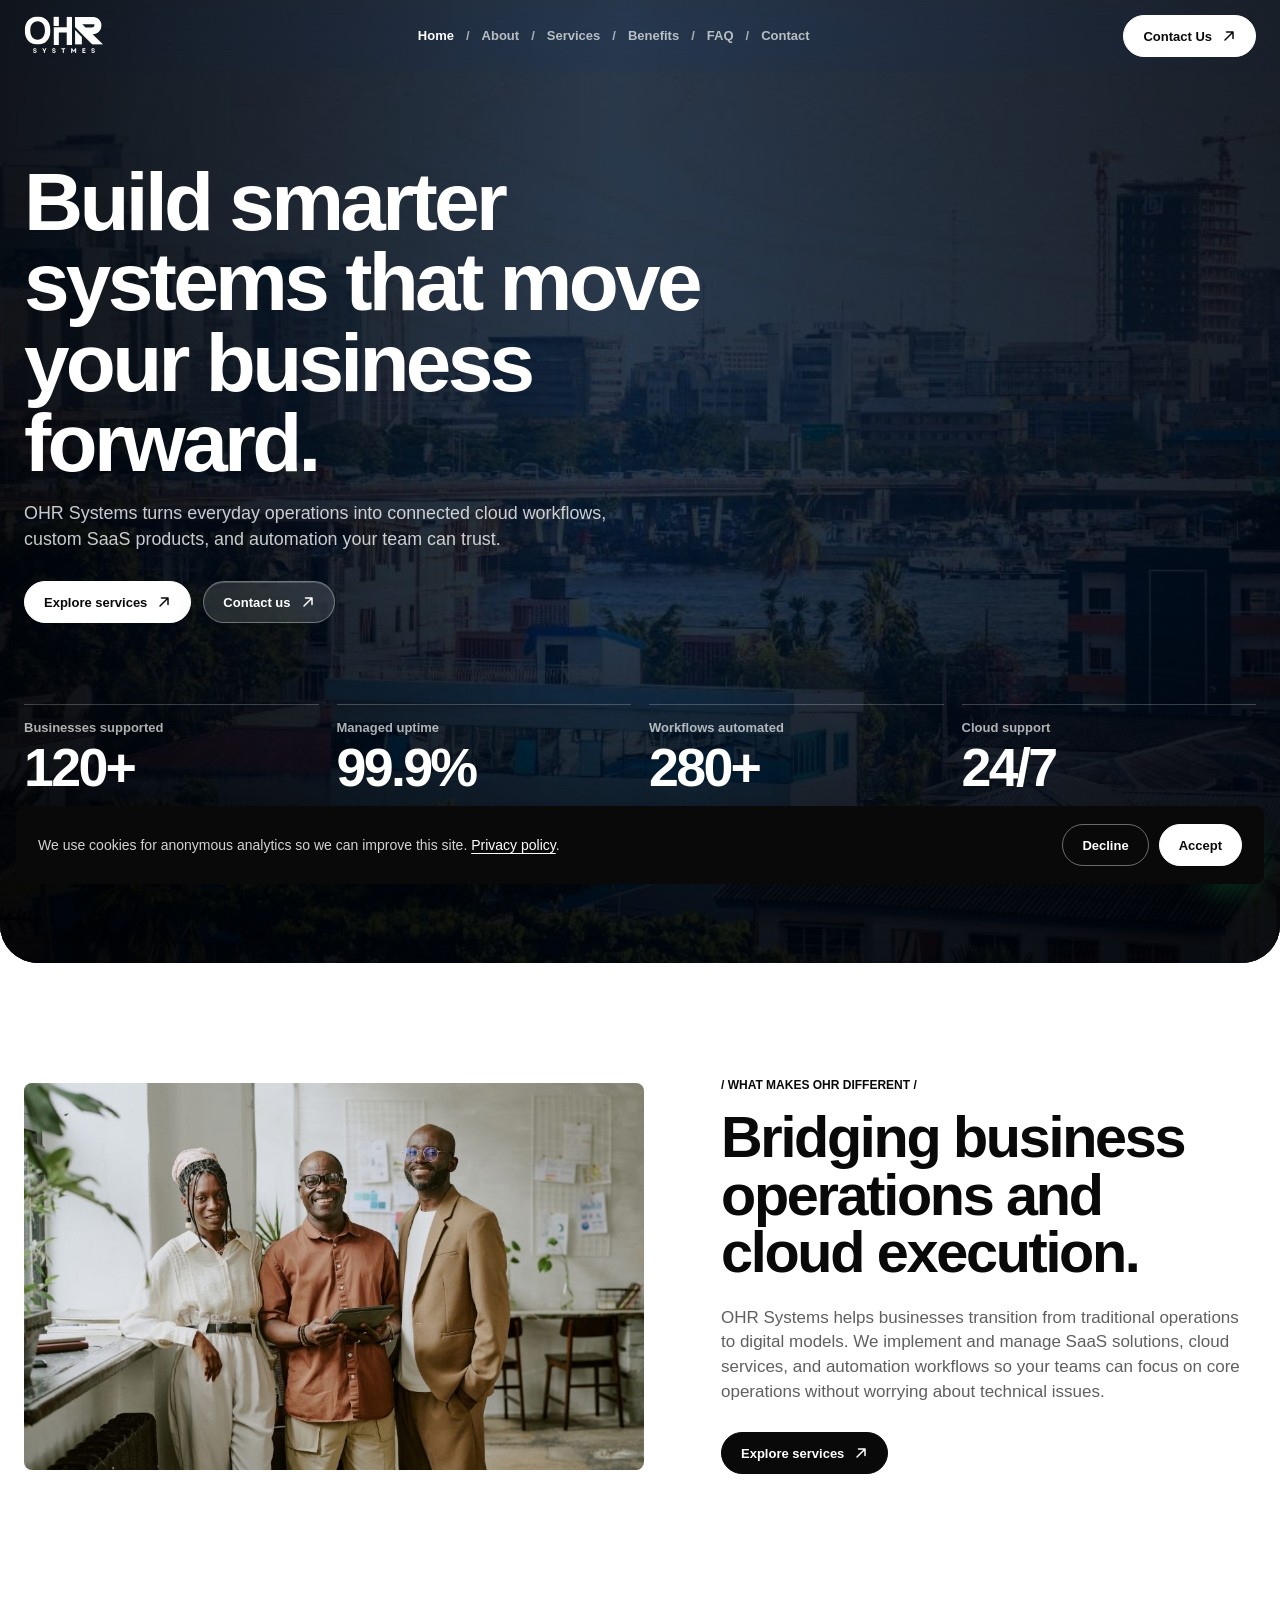
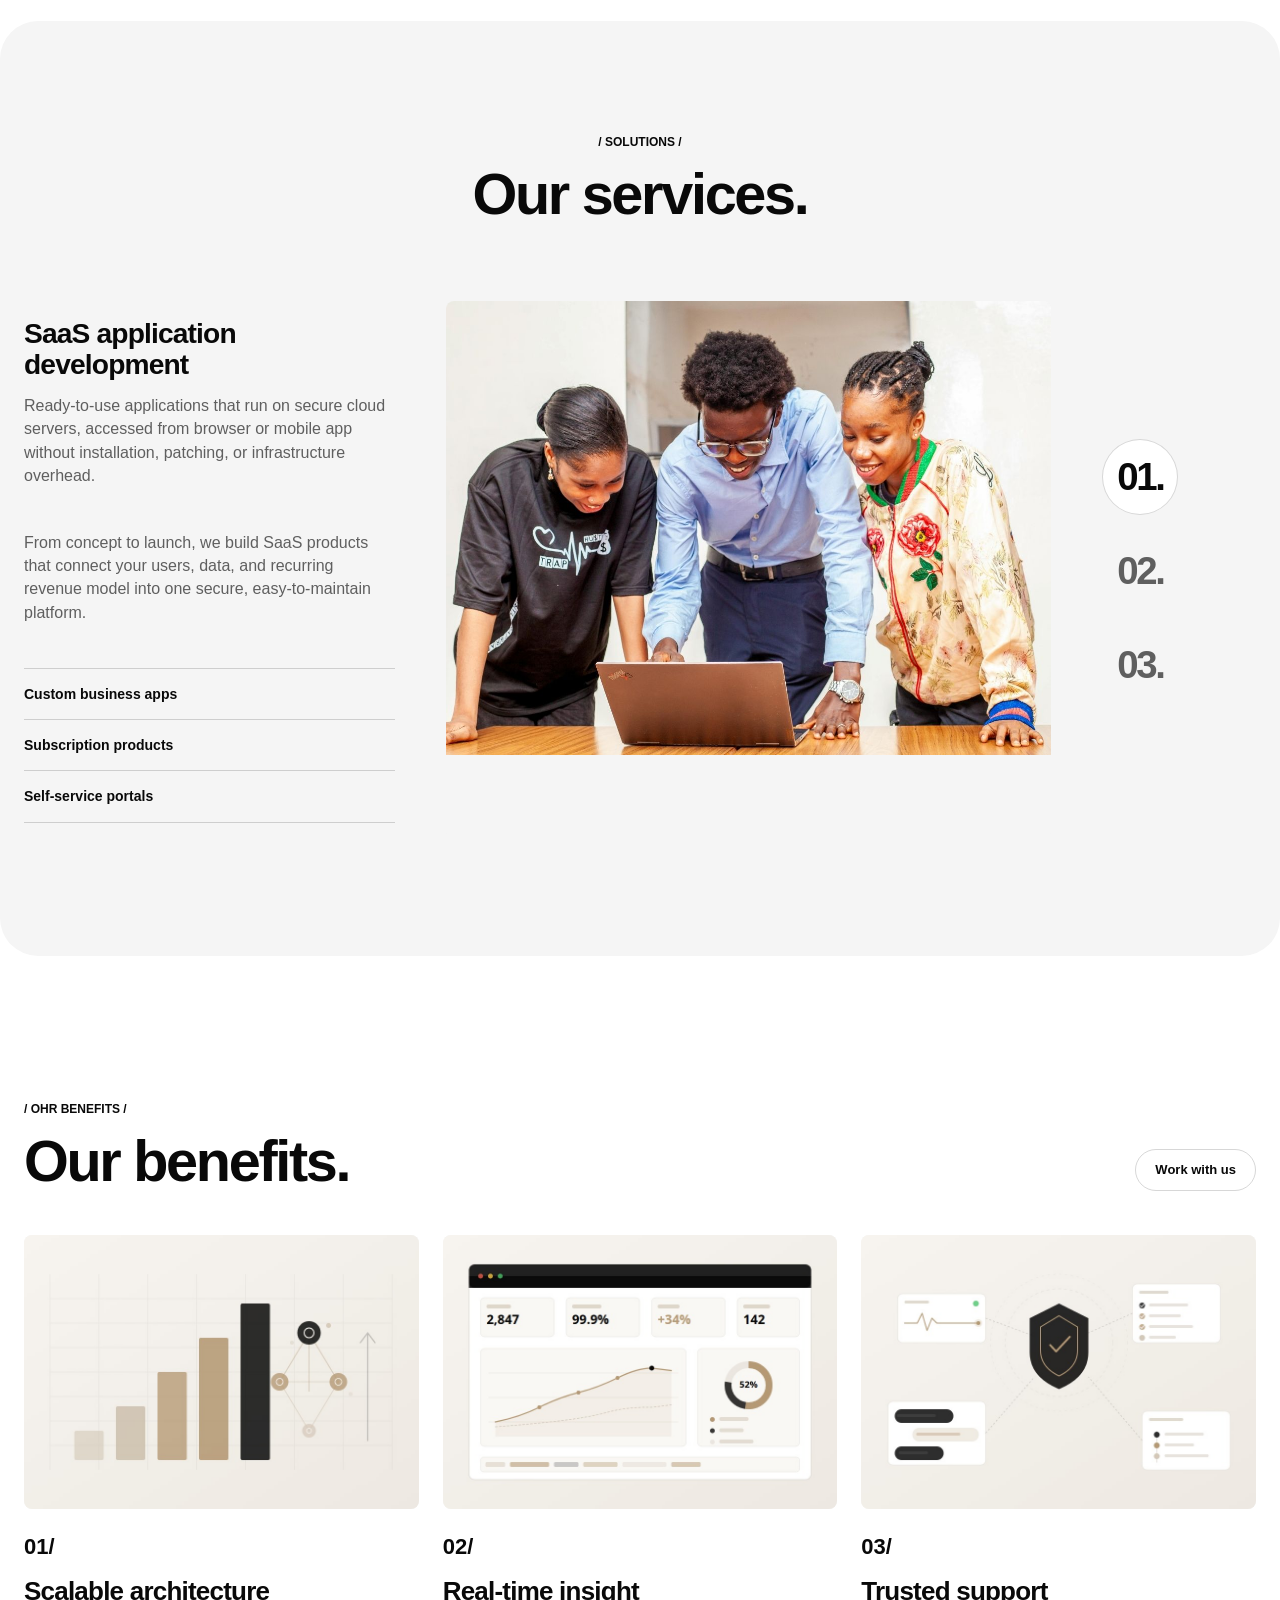
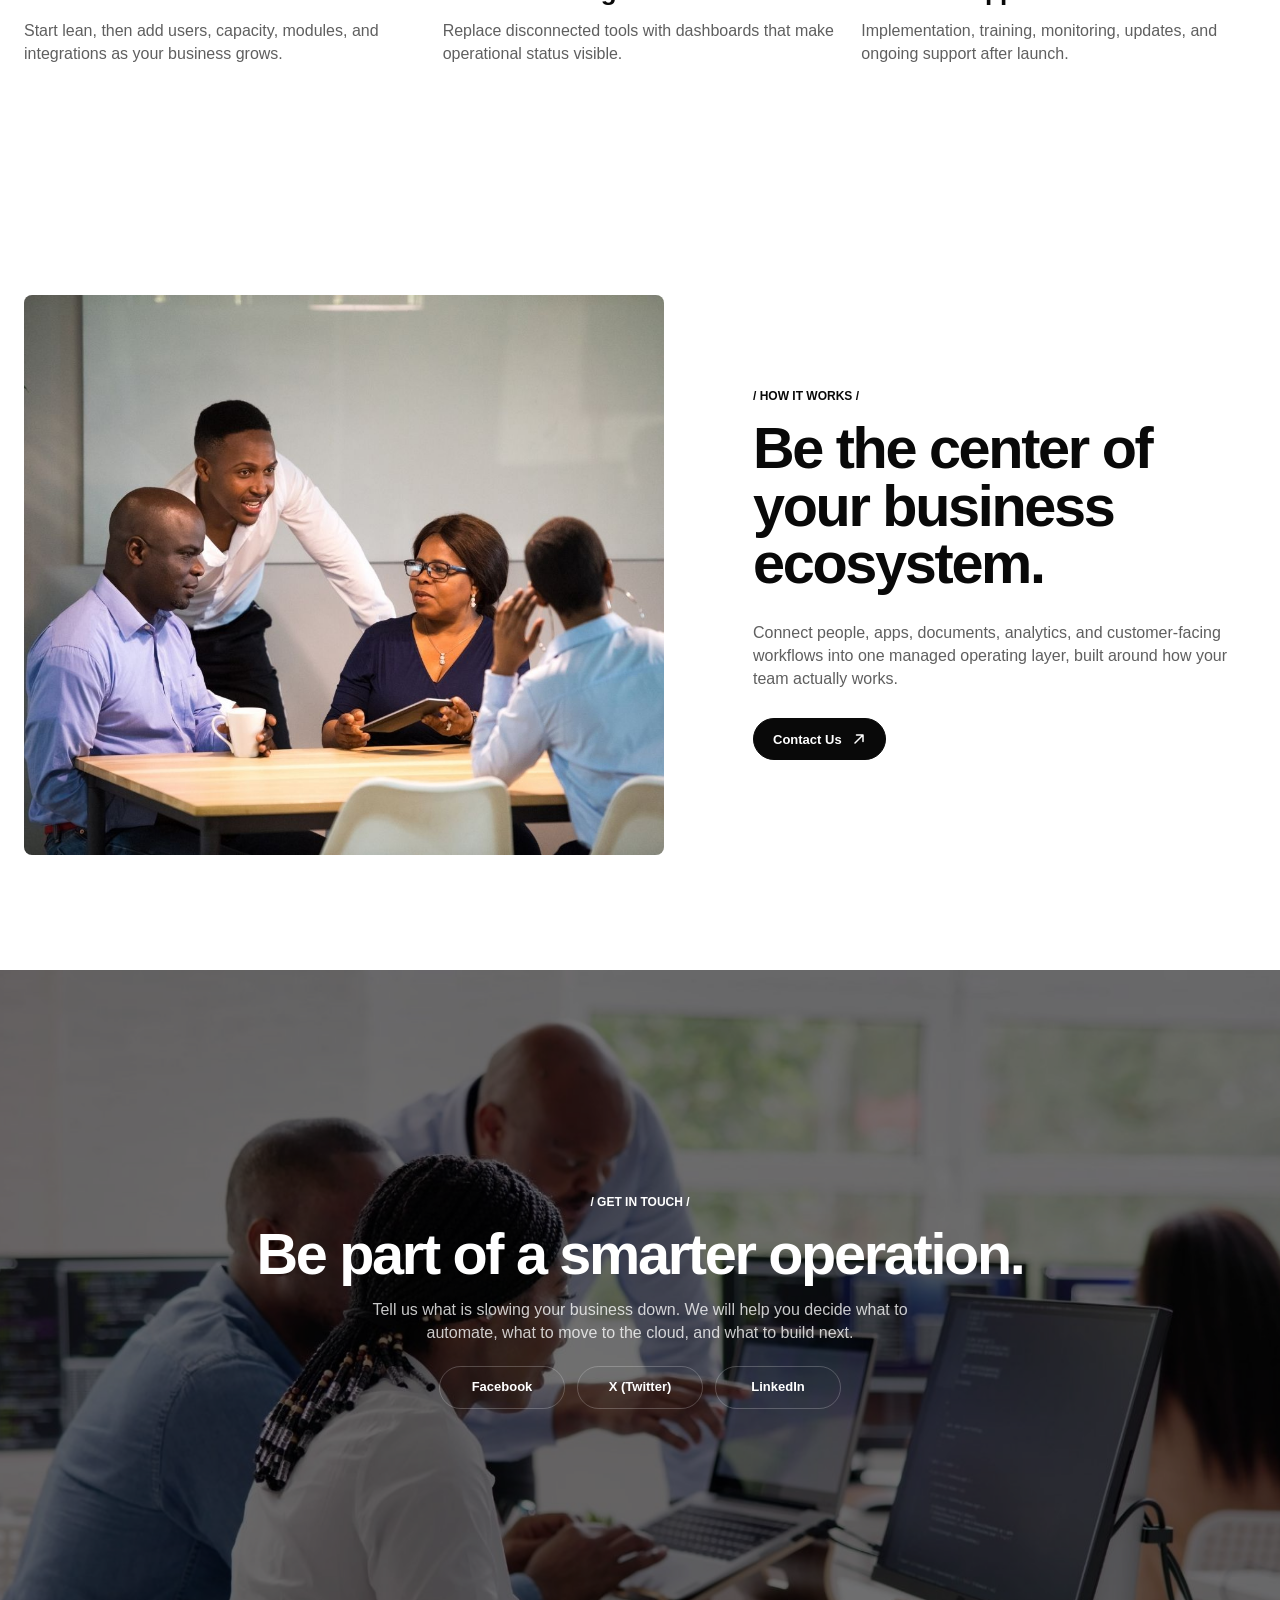
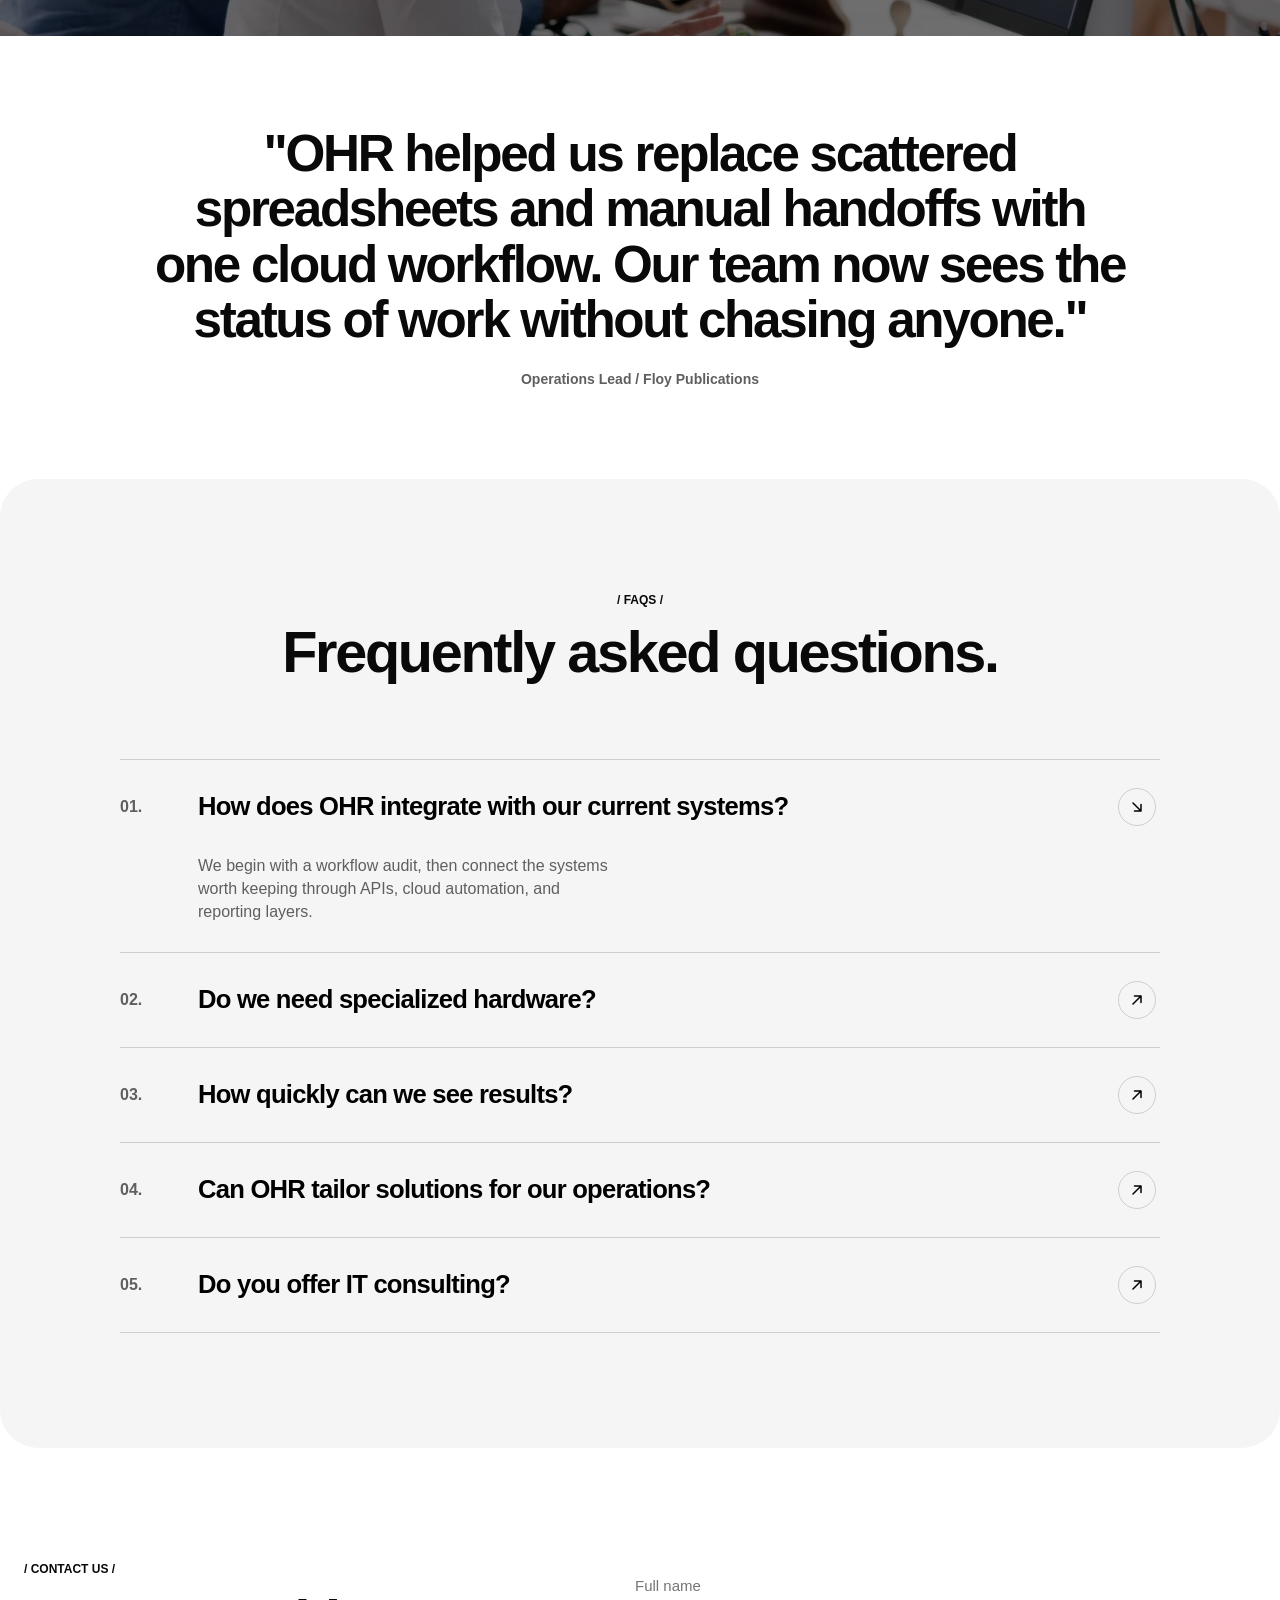
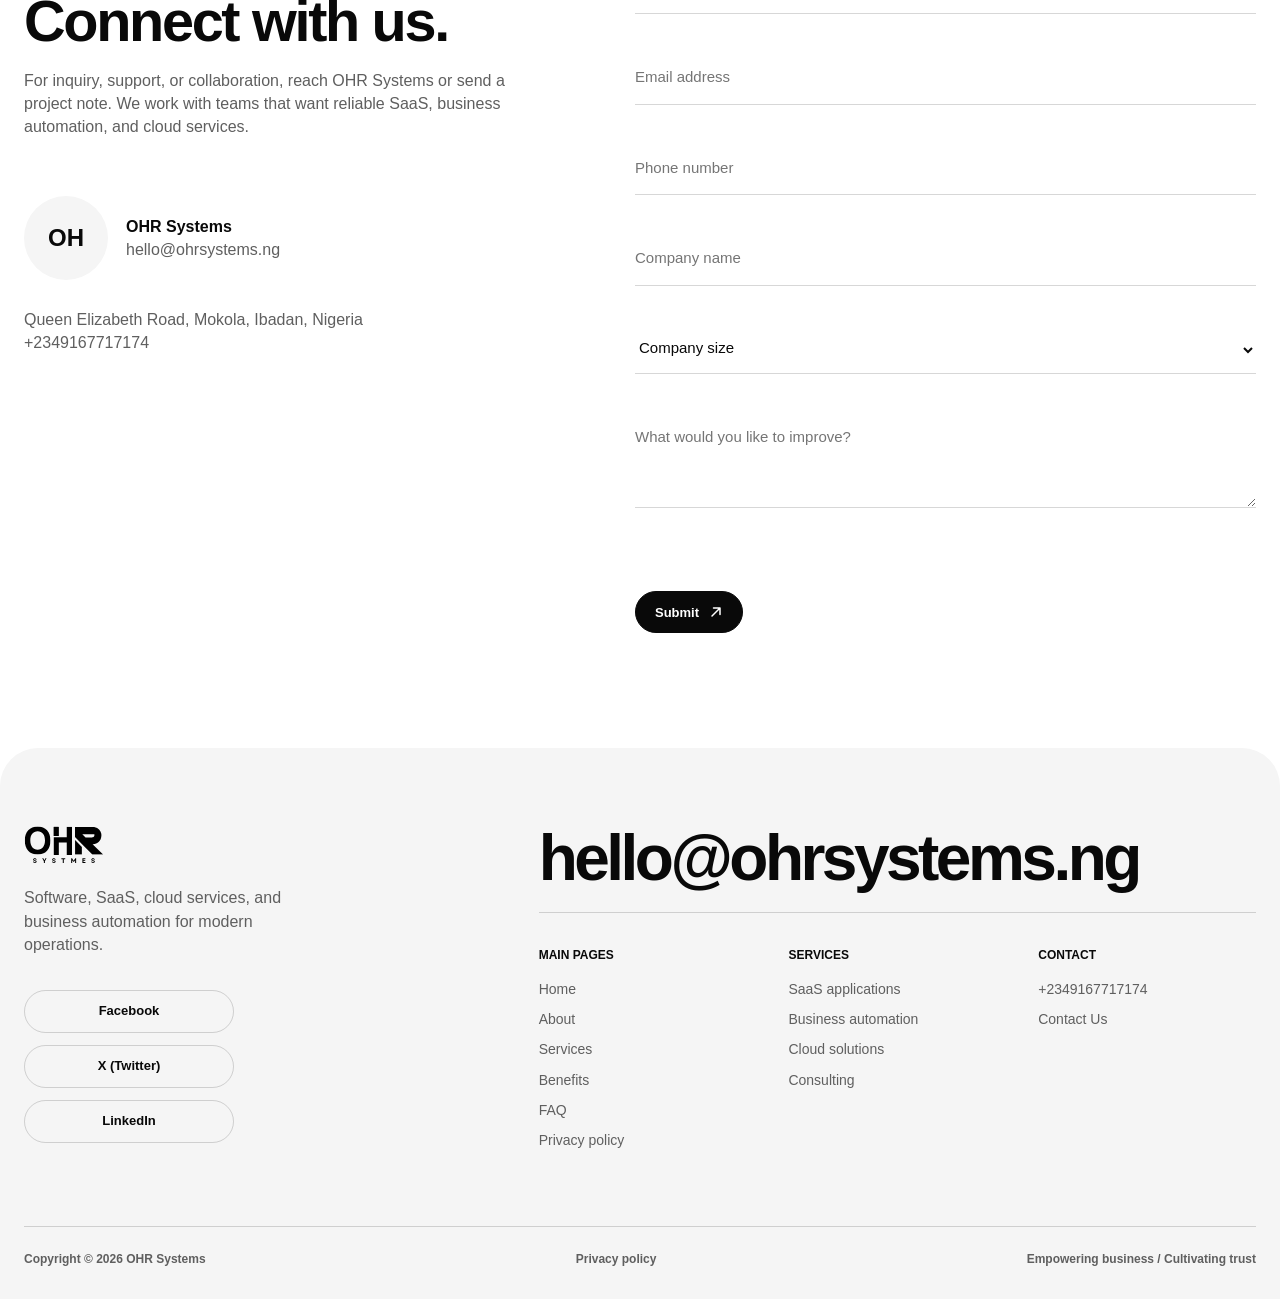
==== commit e82abcdf: "Rename placeholder images, shorten consulting FAQ, add FAQ to menus - Rename the six "placeholder-*"" ====
--- a/index.html
+++ b/index.html
@@ -102,6 +102,7 @@
         <span class="slash">/</span><a href="#about" data-nav="about">About</a>
         <span class="slash">/</span><a href="#services" data-nav="services">Services</a>
         <span class="slash">/</span><a href="#benefits" data-nav="benefits">Benefits</a>
+        <span class="slash">/</span><a href="#faq" data-nav="faq">FAQ</a>
         <span class="slash">/</span><a href="#contact" data-nav="contact">Contact</a>
       </nav>
       <div class="nav-actions">
@@ -115,6 +116,7 @@
         <a href="#about" data-nav="about">About</a>
         <a href="#services" data-nav="services">Services</a>
         <a href="#benefits" data-nav="benefits">Benefits</a>
+        <a href="#faq" data-nav="faq">FAQ</a>
         <a href="#contact" data-nav="contact">Contact</a>
       </div>
     </nav>
@@ -147,7 +149,7 @@
     <section id="about" class="section section-split">
       <div class="shell split-grid">
         <div class="reveal image-placeholder about-image">
-          <img src="assets/placeholder-about-cloud-coordination-960x600.jpg" alt="Three colleagues standing together in a bright office, one holding a tablet" width="960" height="600" loading="lazy" decoding="async" />
+          <img src="assets/about-team.jpg" alt="Three colleagues standing together in a bright office, one holding a tablet" width="960" height="600" loading="lazy" decoding="async" />
         </div>
         <div class="reveal split-copy">
           <div class="section-label">/ What makes OHR different /</div>
@@ -181,7 +183,7 @@
             <ul class="service-lines"><li>Cloud migration</li><li>Managed productivity suites</li><li>Secure deployments</li></ul>
           </div>
           <div class="service-visual image-placeholder">
-            <img src="assets/placeholder-services-dashboard-1200x900.jpg" alt="Three young professionals leaning over a laptop, reviewing work together" width="1200" height="900" loading="lazy" decoding="async" />
+            <img src="assets/services-team-laptop.jpg" alt="Three young professionals leaning over a laptop, reviewing work together" width="1200" height="900" loading="lazy" decoding="async" />
           </div>
           <div class="service-index" role="tablist" aria-label="Service selector">
             <button type="button" role="tab" id="service-tab-0" aria-controls="service-panel-0" aria-selected="true" tabindex="0" class="active" data-service="0">01.</button>
@@ -196,16 +198,16 @@
       <div class="shell">
         <div class="reveal section-topline"><div><div class="section-label">/ OHR benefits /</div><h2>Our benefits.</h2></div><a href="#contact" class="btn btn-outline">Work with us</a></div>
         <div class="reveal benefit-grid">
-          <article class="benefit-card"><div class="benefit-art image-placeholder"><img src="assets/placeholder-benefit-scalable-900x560.jpg" alt="" width="900" height="560" loading="lazy" decoding="async" /></div><span>01/</span><h3>Scalable architecture</h3><p>Start lean, then add users, capacity, modules, and integrations as your business grows.</p></article>
-          <article class="benefit-card"><div class="benefit-art image-placeholder"><img src="assets/placeholder-benefit-insights-900x560.jpg" alt="" width="900" height="560" loading="lazy" decoding="async" /></div><span>02/</span><h3>Real-time insight</h3><p>Replace disconnected tools with dashboards that make operational status visible.</p></article>
-          <article class="benefit-card"><div class="benefit-art image-placeholder"><img src="assets/placeholder-benefit-support-900x560.jpg" alt="" width="900" height="560" loading="lazy" decoding="async" /></div><span>03/</span><h3>Trusted support</h3><p>Implementation, training, monitoring, updates, and ongoing support after launch.</p></article>
+          <article class="benefit-card"><div class="benefit-art image-placeholder"><img src="assets/benefit-scalable.jpg" alt="" width="900" height="560" loading="lazy" decoding="async" /></div><span>01/</span><h3>Scalable architecture</h3><p>Start lean, then add users, capacity, modules, and integrations as your business grows.</p></article>
+          <article class="benefit-card"><div class="benefit-art image-placeholder"><img src="assets/benefit-insights.jpg" alt="" width="900" height="560" loading="lazy" decoding="async" /></div><span>02/</span><h3>Real-time insight</h3><p>Replace disconnected tools with dashboards that make operational status visible.</p></article>
+          <article class="benefit-card"><div class="benefit-art image-placeholder"><img src="assets/benefit-support.jpg" alt="" width="900" height="560" loading="lazy" decoding="async" /></div><span>03/</span><h3>Trusted support</h3><p>Implementation, training, monitoring, updates, and ongoing support after launch.</p></article>
         </div>
       </div>
     </section>
 
     <section class="section video-feature">
       <div class="shell feature-grid">
-        <div class="reveal feature-media image-placeholder"><img src="assets/placeholder-ecosystem-1200x900.jpg" alt="A team meeting around a table, discussing a plan on a tablet" width="1200" height="900" loading="lazy" decoding="async" /></div>
+        <div class="reveal feature-media image-placeholder"><img src="assets/ecosystem-team-meeting.jpg" alt="A team meeting around a table, discussing a plan on a tablet" width="1200" height="900" loading="lazy" decoding="async" /></div>
         <div class="reveal feature-copy"><div class="section-label">/ How it works /</div><h2>Be the center of your business ecosystem.</h2><p>Connect people, apps, documents, analytics, and customer-facing workflows into one managed operating layer, built around how your team actually works.</p><a href="#contact" class="btn btn-dark">Contact Us <svg width="14" height="14" viewBox="0 0 14 14" fill="none" class="arrow" aria-hidden="true"><path d="M3 11L11 3M11 3H4.5M11 3V9.5" stroke="currentColor" stroke-width="1.5" stroke-linecap="round" stroke-linejoin="round"/></svg></a></div>
       </div>
     </section>
@@ -214,7 +216,7 @@
 
     <section class="quote-section"><div class="shell"><div class="reveal"><blockquote>"OHR helped us replace scattered spreadsheets and manual handoffs with one cloud workflow. Our team now sees the status of work without chasing anyone."</blockquote><p>Operations Lead / Floy Publications</p></div></div></section>
 
-    <section class="section faq-section">
+    <section id="faq" class="section faq-section">
       <div class="shell">
         <div class="reveal center-head"><div class="section-label">/ FAQs /</div><h2>Frequently asked questions.</h2></div>
         <div class="reveal faq-list">
@@ -222,7 +224,7 @@
           <article><button type="button" aria-expanded="false" aria-controls="faq-answer-1"><span>02.</span><strong>Do we need specialized hardware?</strong><i><svg width="14" height="14" viewBox="0 0 14 14" fill="none" class="arrow" aria-hidden="true"><path d="M3 11L11 3M11 3H4.5M11 3V9.5" stroke="currentColor" stroke-width="1.5" stroke-linecap="round" stroke-linejoin="round"/></svg></i></button><p id="faq-answer-1">Most projects run through browser, mobile, and managed cloud infrastructure. If hardware is needed, we make that explicit before build starts.</p></article>
           <article><button type="button" aria-expanded="false" aria-controls="faq-answer-2"><span>03.</span><strong>How quickly can we see results?</strong><i><svg width="14" height="14" viewBox="0 0 14 14" fill="none" class="arrow" aria-hidden="true"><path d="M3 11L11 3M11 3H4.5M11 3V9.5" stroke="currentColor" stroke-width="1.5" stroke-linecap="round" stroke-linejoin="round"/></svg></i></button><p id="faq-answer-2">Focused automations can go live in weeks. Larger SaaS builds are phased so your team gets usable value early.</p></article>
           <article><button type="button" aria-expanded="false" aria-controls="faq-answer-3"><span>04.</span><strong>Can OHR tailor solutions for our operations?</strong><i><svg width="14" height="14" viewBox="0 0 14 14" fill="none" class="arrow" aria-hidden="true"><path d="M3 11L11 3M11 3H4.5M11 3V9.5" stroke="currentColor" stroke-width="1.5" stroke-linecap="round" stroke-linejoin="round"/></svg></i></button><p id="faq-answer-3">Yes. OHR builds around your business process, compliance needs, users, and existing tools.</p></article>
-          <article><button type="button" aria-expanded="false" aria-controls="faq-answer-4"><span>05.</span><strong>We are seeking guidance regarding IT solution consulting services. What initial steps should we undertake?</strong><i><svg width="14" height="14" viewBox="0 0 14 14" fill="none" class="arrow" aria-hidden="true"><path d="M3 11L11 3M11 3H4.5M11 3V9.5" stroke="currentColor" stroke-width="1.5" stroke-linecap="round" stroke-linejoin="round"/></svg></i></button><p id="faq-answer-4">IChannel Technologies, an OHR Systems IT consulting firm, specializes in providing expert consulting services customized to meet specific demands. For additional information, please visit <a href="https://ichanneltech.com" target="_blank" rel="noopener">ichanneltech.com</a> or contact us via email at <a href="mailto:hello@ichanneltech.com">hello@ichanneltech.com</a>.</p></article>
+          <article><button type="button" aria-expanded="false" aria-controls="faq-answer-4"><span>05.</span><strong>Do you offer IT consulting?</strong><i><svg width="14" height="14" viewBox="0 0 14 14" fill="none" class="arrow" aria-hidden="true"><path d="M3 11L11 3M11 3H4.5M11 3V9.5" stroke="currentColor" stroke-width="1.5" stroke-linecap="round" stroke-linejoin="round"/></svg></i></button><p id="faq-answer-4">Yes. IT consulting is handled by IChannel Technologies, OHR Systems' consulting firm, and tailored to your needs. To get started, visit <a href="https://ichanneltech.com" target="_blank" rel="noopener">ichanneltech.com</a> or email <a href="mailto:hello@ichanneltech.com">hello@ichanneltech.com</a>.</p></article>
         </div>
       </div>
     </section>
@@ -259,7 +261,7 @@
   <footer class="footer">
     <div class="shell footer-grid">
       <div><a href="#home" class="footer-brand" aria-label="OHR Systems"><img src="assets/logo-dark.svg" alt="OHR Systems" width="80" height="40" loading="lazy" /></a><p>Software, SaaS, cloud services, and business automation for modern operations.</p><div class="footer-social"><a href="https://www.facebook.com/ohrsystems">Facebook</a><a href="https://x.com/ohrsystems">X (Twitter)</a><a href="https://www.linkedin.com/company/ohrsystems">LinkedIn</a></div></div>
-      <div class="footer-contact"><a href="mailto:hello@ohrsystems.ng">hello@ohrsystems.ng</a><div class="footer-links"><nav><h4>Main pages</h4><a href="#home">Home</a><a href="#about">About</a><a href="#services">Services</a><a href="#benefits">Benefits</a><a href="privacy.html">Privacy policy</a></nav><nav><h4>Services</h4><a href="#services">SaaS applications</a><a href="#services">Business automation</a><a href="#services">Cloud solutions</a><a href="#contact">Consulting</a></nav><nav><h4>Contact</h4><a href="https://wa.me/2349167717174" target="_blank" rel="noopener">+2349167717174</a><a href="#contact">Contact Us</a></nav></div></div>
+      <div class="footer-contact"><a href="mailto:hello@ohrsystems.ng">hello@ohrsystems.ng</a><div class="footer-links"><nav><h4>Main pages</h4><a href="#home">Home</a><a href="#about">About</a><a href="#services">Services</a><a href="#benefits">Benefits</a><a href="#faq">FAQ</a><a href="privacy.html">Privacy policy</a></nav><nav><h4>Services</h4><a href="#services">SaaS applications</a><a href="#services">Business automation</a><a href="#services">Cloud solutions</a><a href="#contact">Consulting</a></nav><nav><h4>Contact</h4><a href="https://wa.me/2349167717174" target="_blank" rel="noopener">+2349167717174</a><a href="#contact">Contact Us</a></nav></div></div>
     </div>
     <div class="shell footer-bottom"><span>Copyright © <span data-year>2026</span> OHR Systems</span><a href="privacy.html">Privacy policy</a><span>Empowering business / Cultivating trust</span></div>
   </footer>
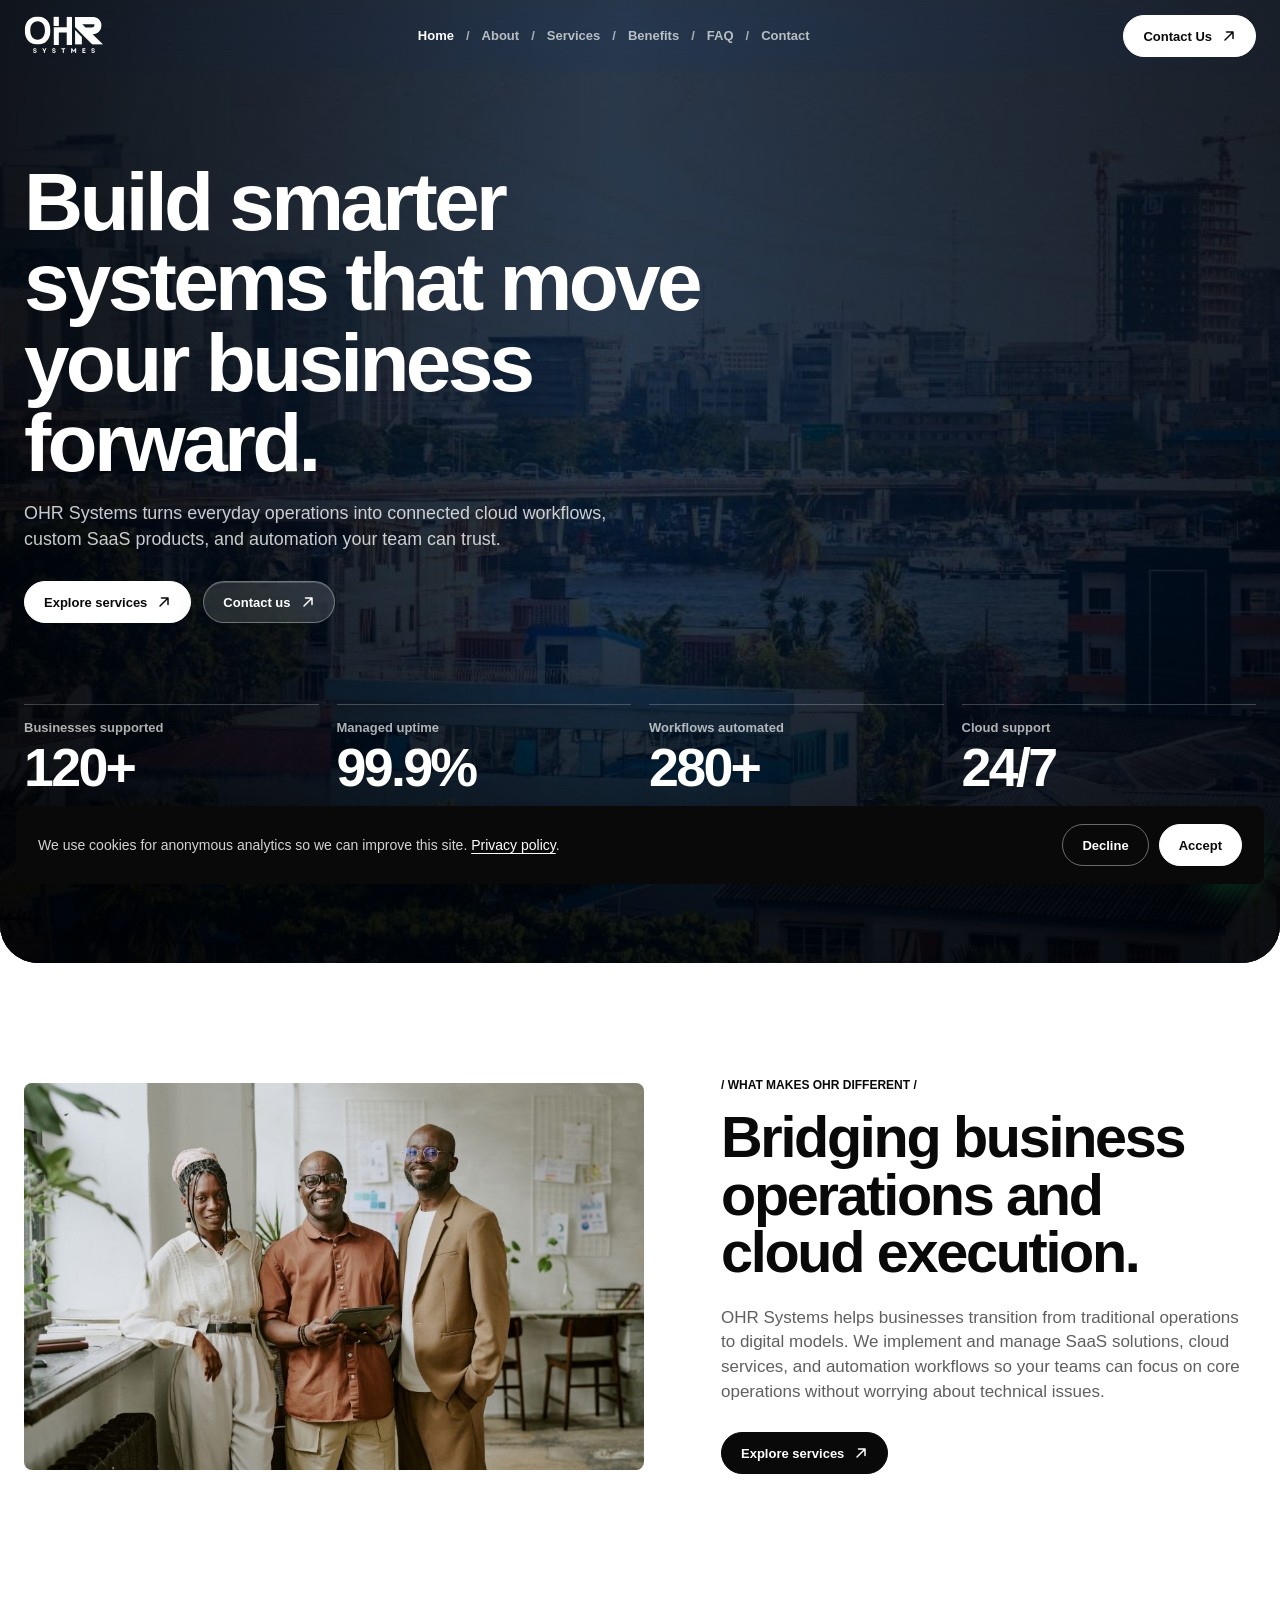
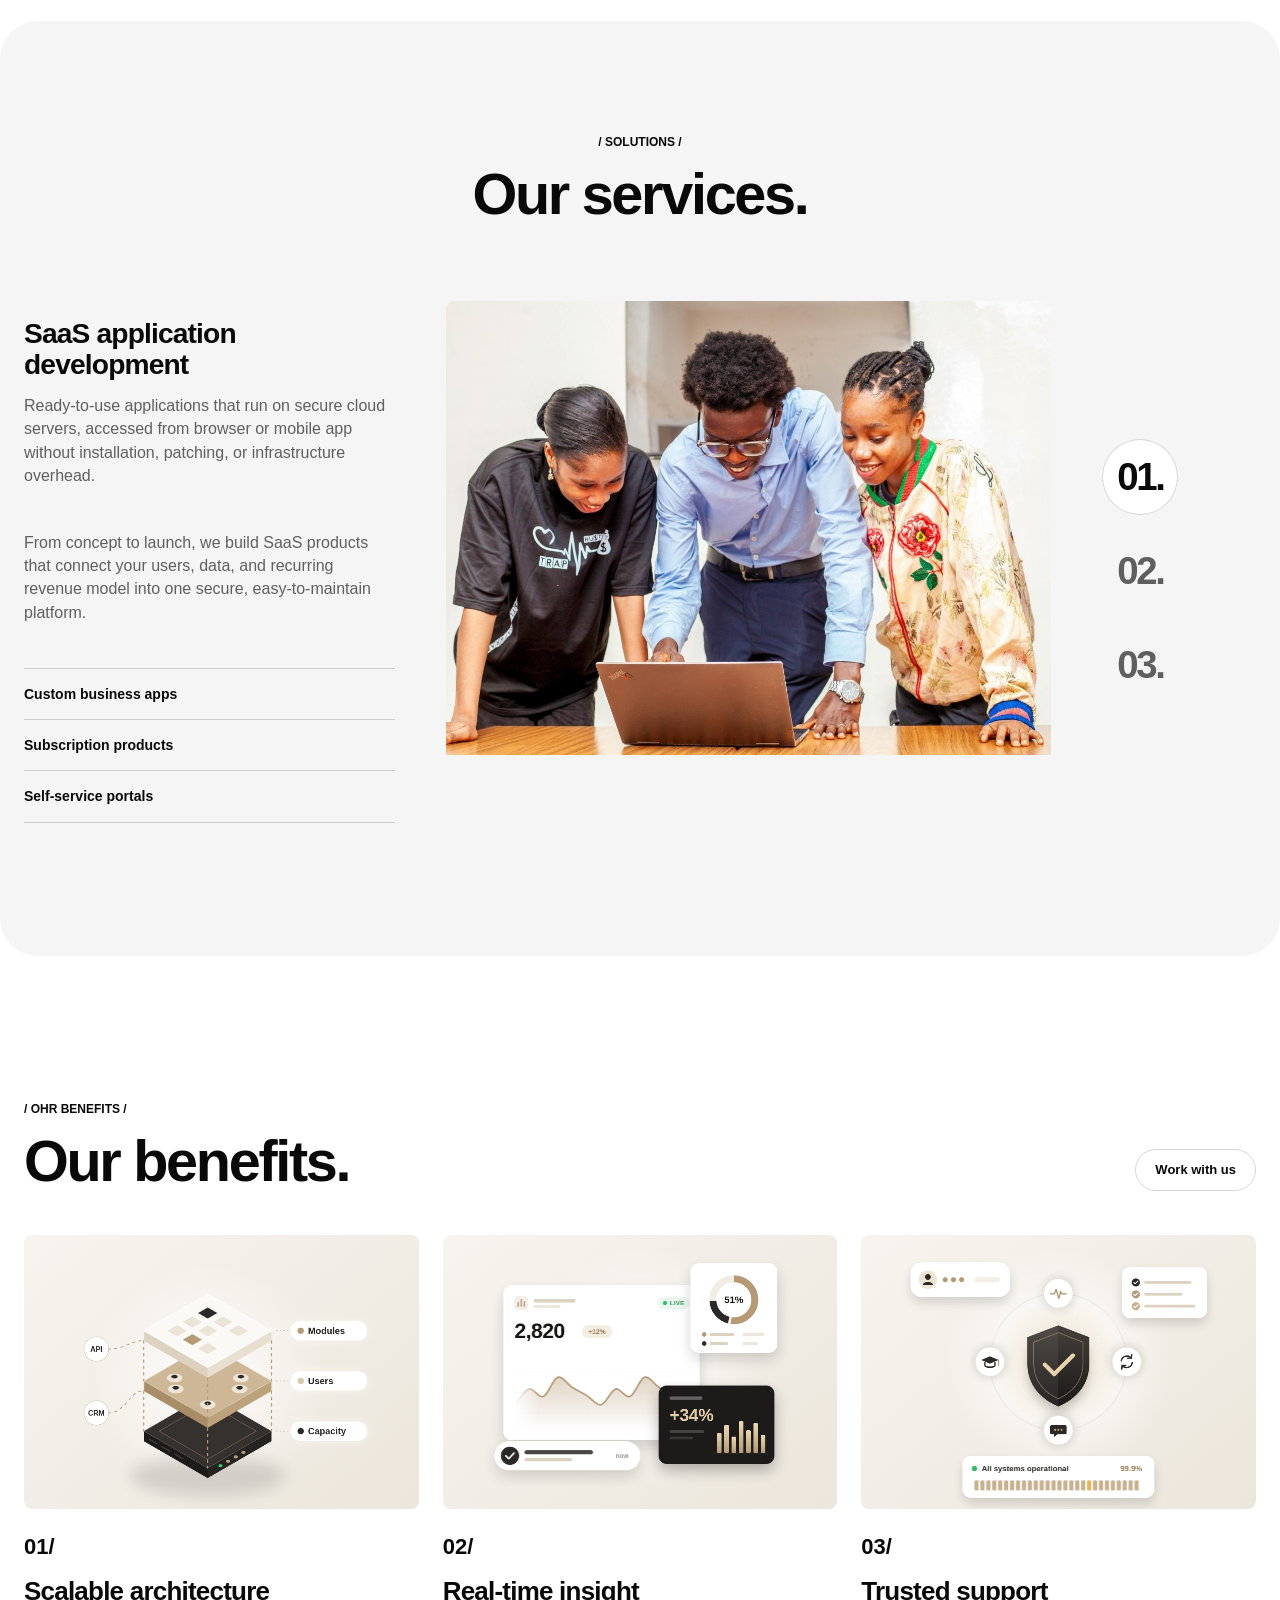
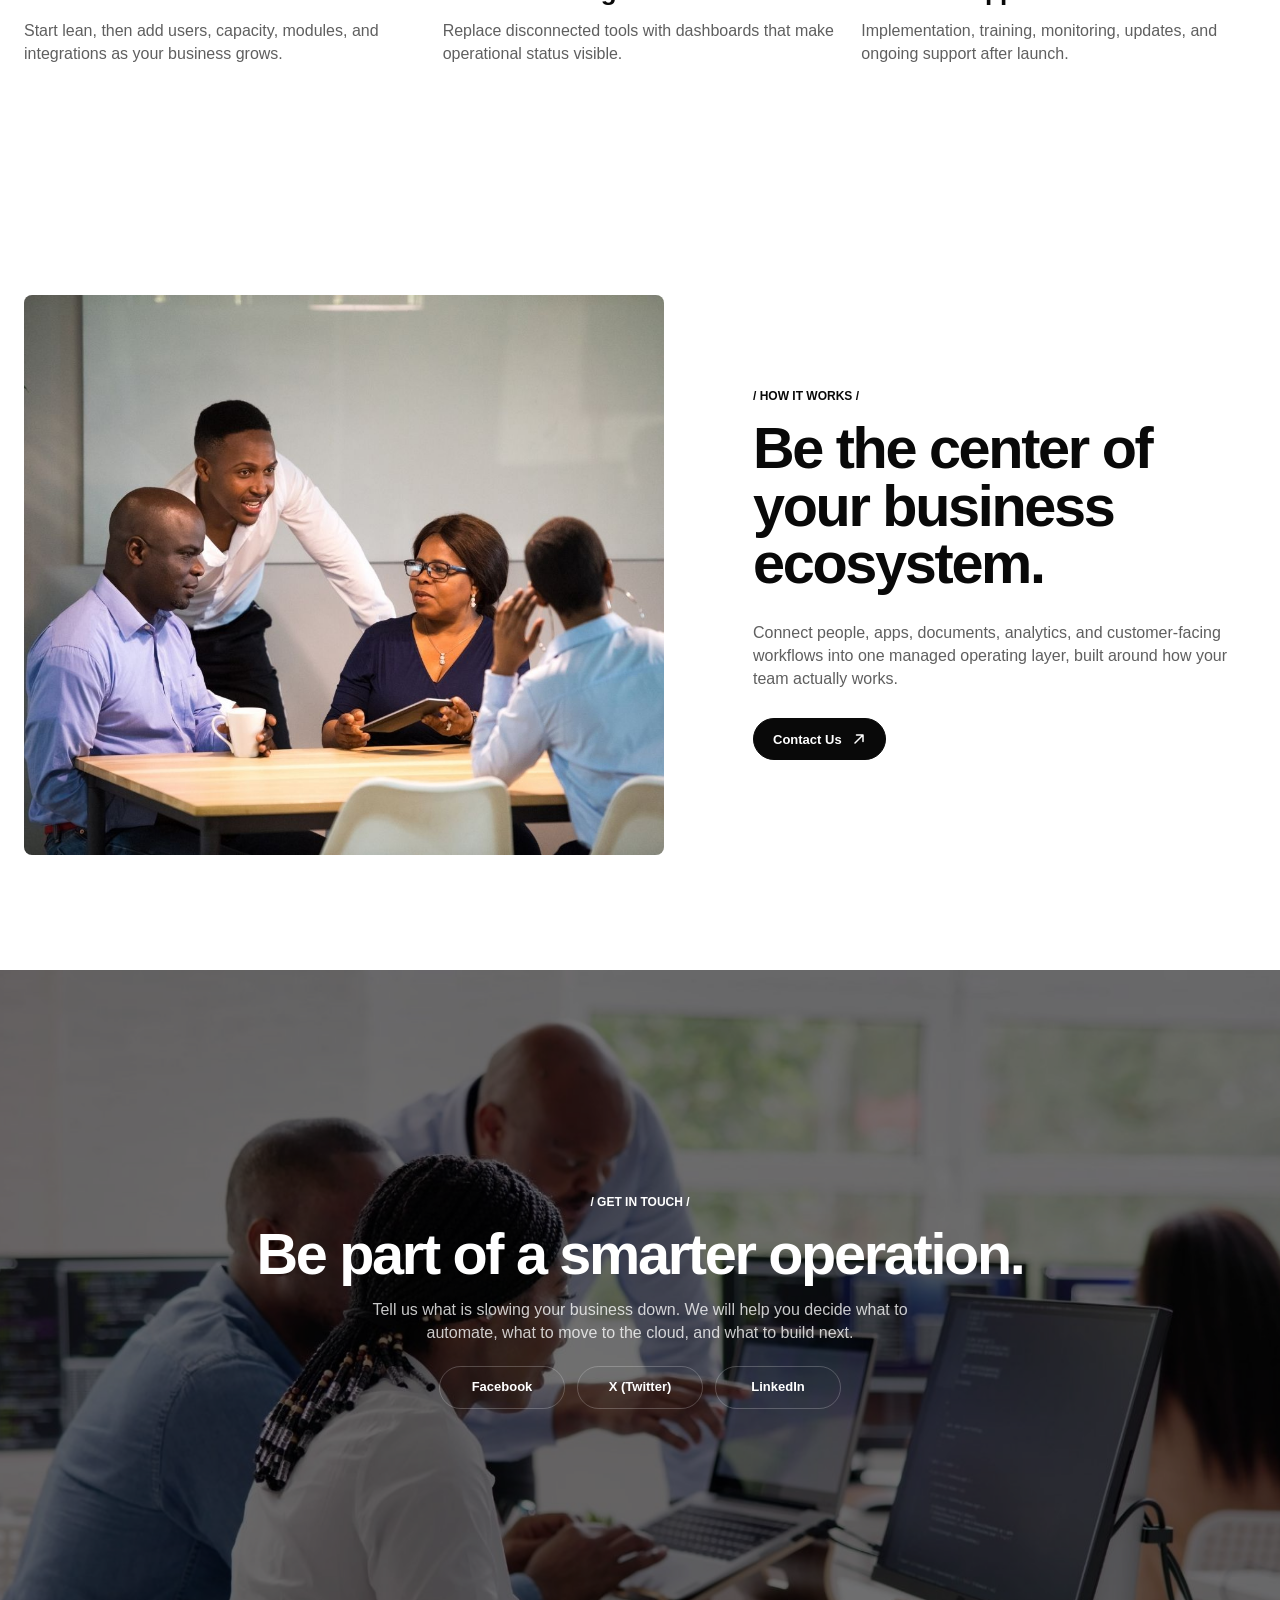
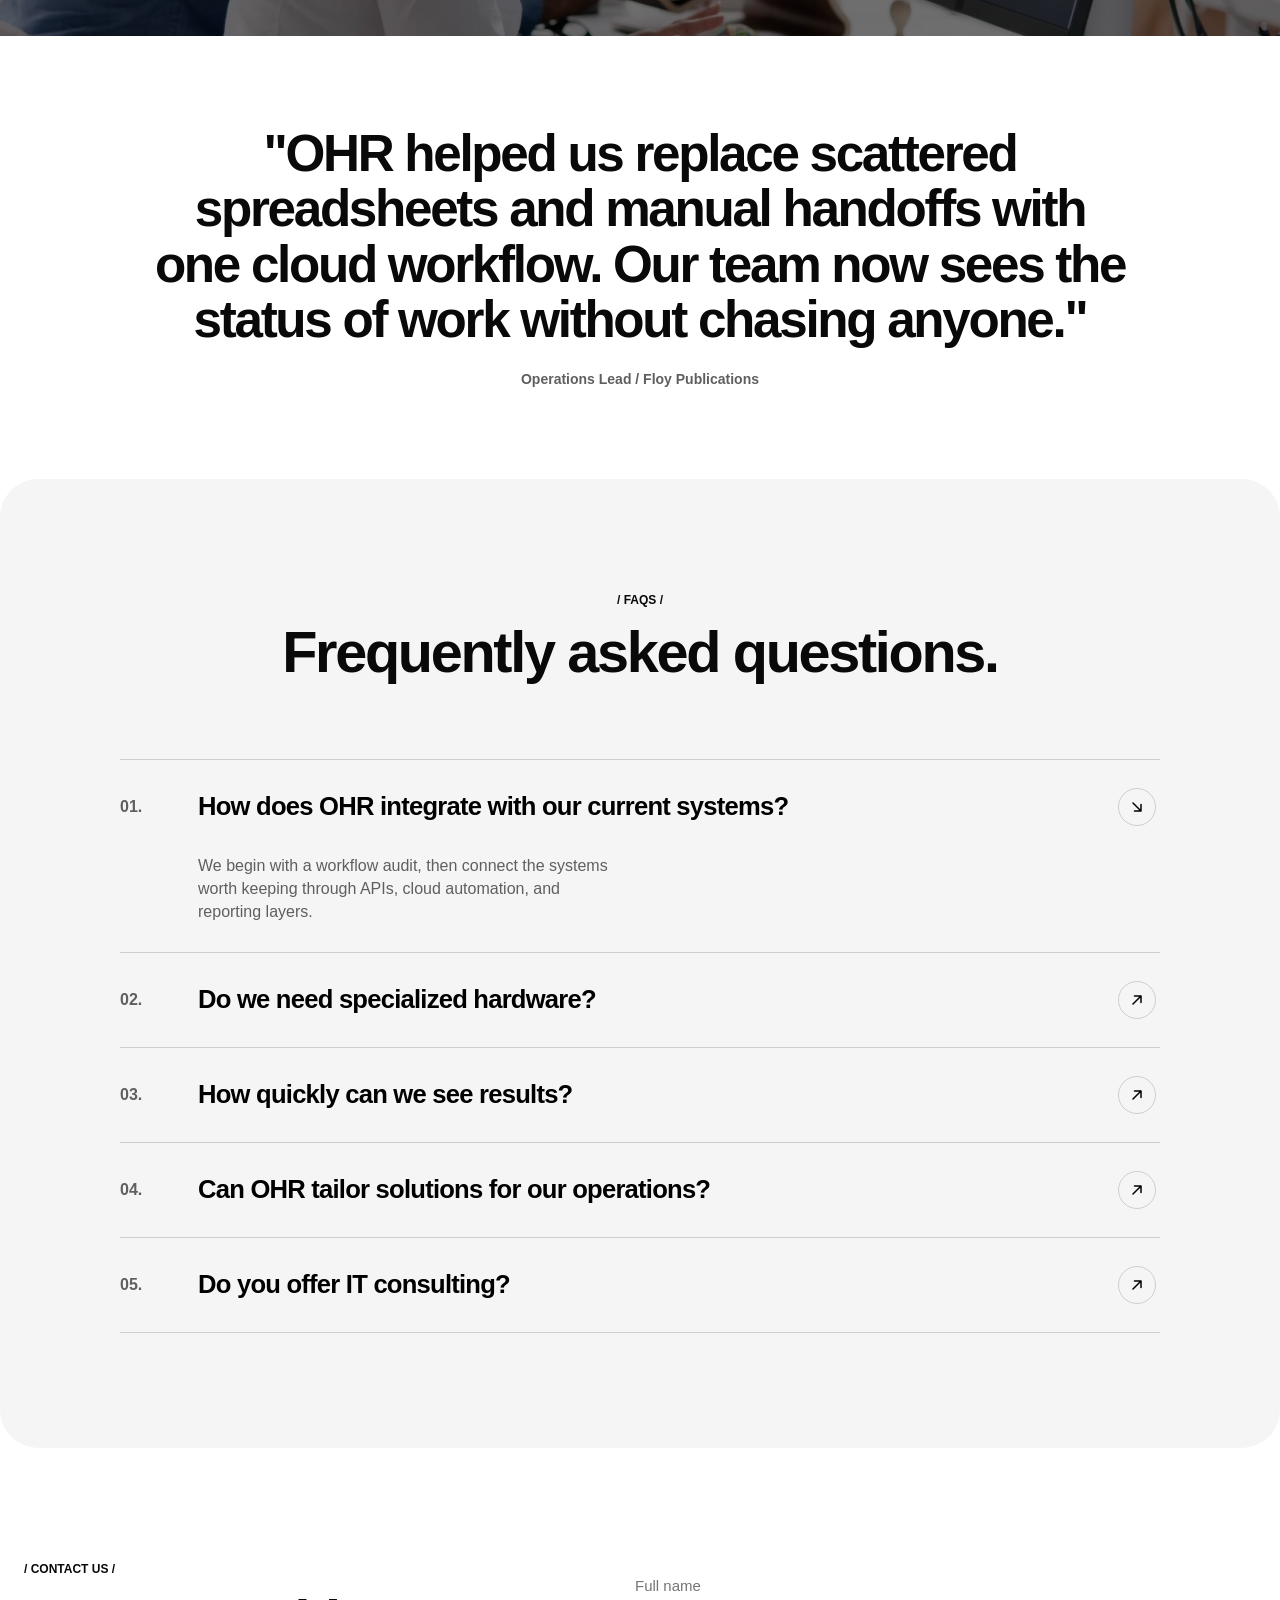
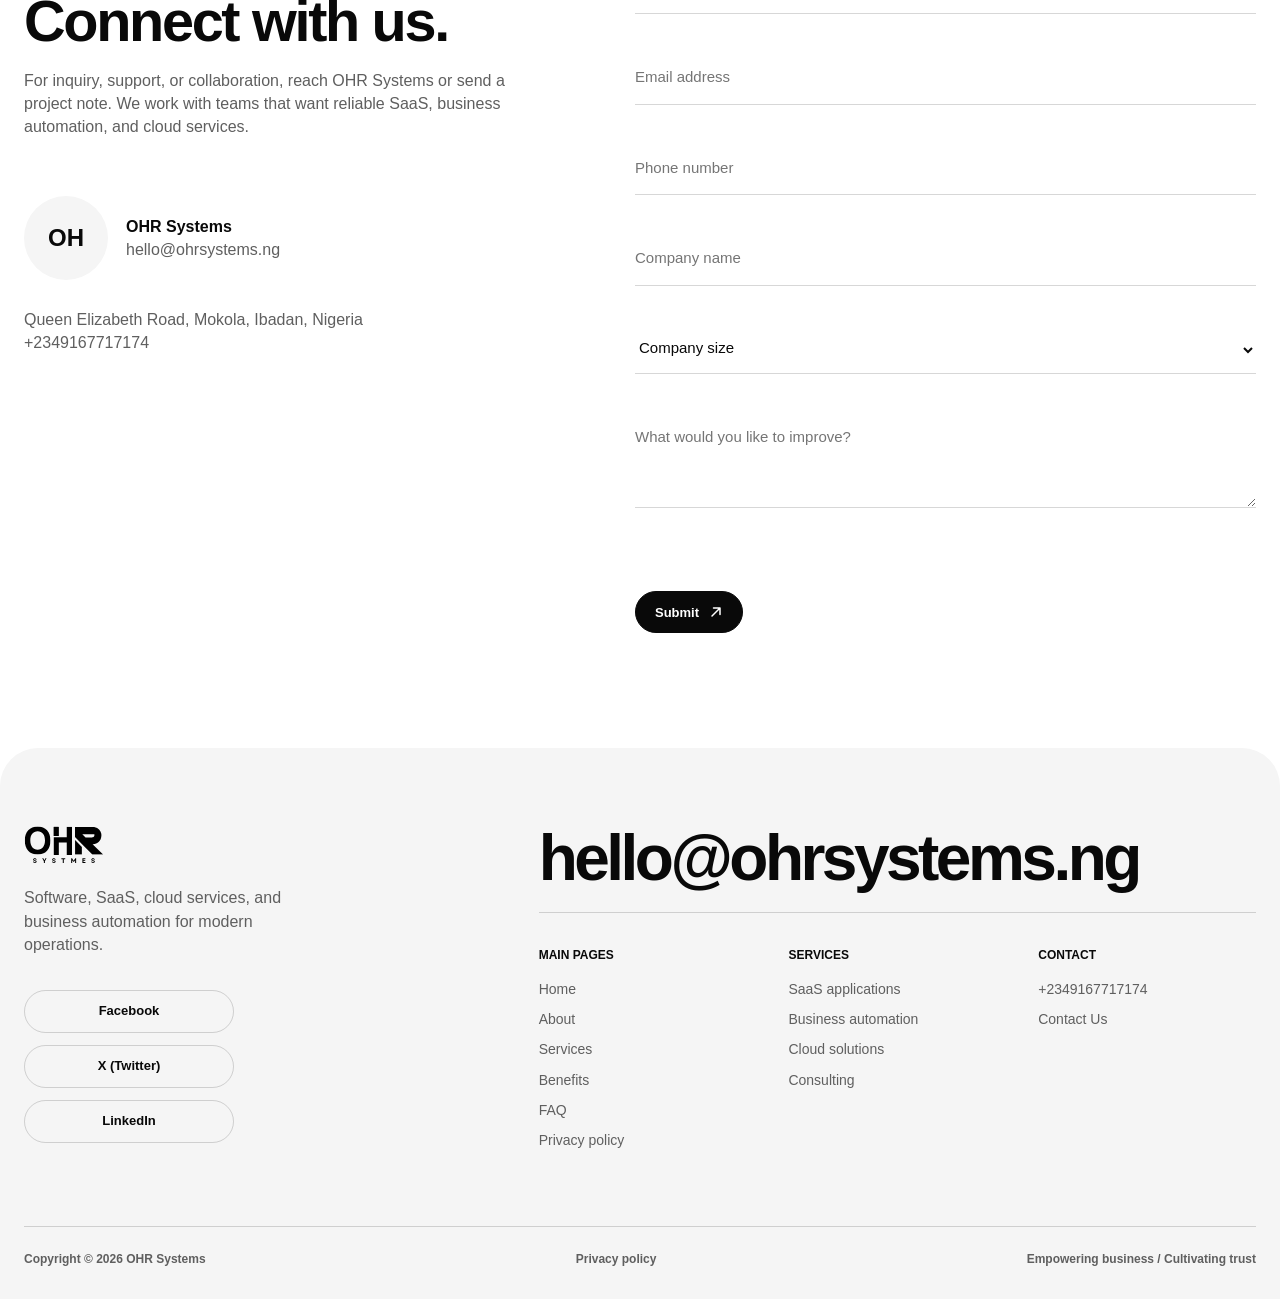
==== commit cf21951a: "Replace benefit images with animated SVG motion graphics - Scalable architecture: isometric layer st" ====
--- a/index.html
+++ b/index.html
@@ -198,9 +198,108 @@
       <div class="shell">
         <div class="reveal section-topline"><div><div class="section-label">/ OHR benefits /</div><h2>Our benefits.</h2></div><a href="#contact" class="btn btn-outline">Work with us</a></div>
         <div class="reveal benefit-grid">
-          <article class="benefit-card"><div class="benefit-art image-placeholder"><img src="assets/benefit-scalable.jpg" alt="" width="900" height="560" loading="lazy" decoding="async" /></div><span>01/</span><h3>Scalable architecture</h3><p>Start lean, then add users, capacity, modules, and integrations as your business grows.</p></article>
-          <article class="benefit-card"><div class="benefit-art image-placeholder"><img src="assets/benefit-insights.jpg" alt="" width="900" height="560" loading="lazy" decoding="async" /></div><span>02/</span><h3>Real-time insight</h3><p>Replace disconnected tools with dashboards that make operational status visible.</p></article>
-          <article class="benefit-card"><div class="benefit-art image-placeholder"><img src="assets/benefit-support.jpg" alt="" width="900" height="560" loading="lazy" decoding="async" /></div><span>03/</span><h3>Trusted support</h3><p>Implementation, training, monitoring, updates, and ongoing support after launch.</p></article>
+          <article class="benefit-card"><div class="benefit-art benefit-motion">
+            <svg viewBox="0 0 720 600" aria-hidden="true" focusable="false">
+<defs><filter id="bm-s-sh" x="-30%" y="-30%" width="160%" height="160%"><feGaussianBlur stdDeviation="12"/></filter><filter id="bm-s-ground" x="-30%" y="-30%" width="160%" height="160%"><feGaussianBlur stdDeviation="18"/></filter><radialGradient id="bm-s-glow"><stop offset="0" stop-color="#fff" stop-opacity=".9"/><stop offset="1" stop-color="#fff" stop-opacity="0"/></radialGradient></defs>
+<circle cx="330" cy="320" r="260" fill="url(#bm-s-glow)"/>
+<g class="bm-fade" style="--d:.1s"><ellipse class="bm-breathe" cx="330" cy="528" rx="170" ry="44" fill="#000" opacity=".13" filter="url(#bm-s-ground)"/></g>
+<path class="bm-fade bm-flow" style="--d:1.50s" d="M112 250C150 250 160 232 186 232" fill="none" stroke="#b69a75" stroke-width="2" stroke-linecap="round" stroke-dasharray="5 9"/><g class="bm-pop" style="--d:1.40s"><circle cx="86" cy="250" r="27" fill="#fff"/><circle cx="86" cy="250" r="27" fill="none" stroke="#ddd2c0" stroke-width="1.5"/><text x="86" y="256" text-anchor="middle" font-size="16" font-weight="750" fill="#2b2927">API</text></g><path class="bm-fade bm-flow" style="--d:1.60s" d="M112 390C150 390 160 342 186 342" fill="none" stroke="#b69a75" stroke-width="2" stroke-linecap="round" stroke-dasharray="5 9"/><g class="bm-pop" style="--d:1.50s"><circle cx="86" cy="390" r="27" fill="#fff"/><circle cx="86" cy="390" r="27" fill="none" stroke="#ddd2c0" stroke-width="1.5"/><text x="86" y="396" text-anchor="middle" font-size="16" font-weight="750" fill="#2b2927">CRM</text></g>
+<g class="bm-float">
+<g class="bm-drop" style="--d:.1s"><path d="M190 430L330 511L330 533L190 452Z" fill="#1c1b1a"/><path d="M330 511L470 430L470 452L330 533Z" fill="#262422"/><path d="M330 349L470 430L330 511L190 430Z" fill="#34312e" stroke="rgba(255,255,255,.08)" stroke-width="1.5"/><path d="M330 368.4L436.4 430L330 491.6L223.6 430Z" fill="none" stroke="#b69a75" stroke-width="1.5" opacity=".45"/><ellipse class="bm-blink" style="--bd:0.00s" cx="358" cy="505.8" rx="4.5" ry="3.4" fill="#3ccf6e"/><ellipse class="bm-blink" style="--bd:0.35s" cx="374.8" cy="496.1" rx="4.5" ry="3.4" fill="#b69a75"/><ellipse class="bm-blink" style="--bd:0.70s" cx="391.6" cy="486.4" rx="4.5" ry="3.4" fill="#b69a75"/><ellipse class="bm-blink" style="--bd:1.05s" cx="408.4" cy="476.6" rx="4.5" ry="3.4" fill="#b69a75"/><path d="M258 480.4L276 490.8" stroke="rgba(255,255,255,.14)" stroke-width="3" stroke-linecap="round"/><path d="M230 464.2L248 474.6" stroke="rgba(255,255,255,.14)" stroke-width="3" stroke-linecap="round"/><path d="M202 447.9L220 458.3" stroke="rgba(255,255,255,.14)" stroke-width="3" stroke-linecap="round"/></g>
+<g class="bm-fade bm-flow" style="--d:1s" fill="none" stroke="#b69a75" stroke-width="2.5" stroke-linecap="round" stroke-dasharray="5 9"><path d="M190 342V430"/><path d="M470 342V430"/><path d="M330 423V511"/></g>
+<g class="bm-drop" style="--d:.35s"><path d="M190 320L330 401L330 423L190 342Z" fill="#a88d68"/><path d="M330 401L470 320L470 342L330 423Z" fill="#bba17c"/><path d="M330 239L470 320L330 401L190 320Z" fill="#cdb796" stroke="rgba(255,255,255,.3)" stroke-width="1.5"/><g class="bm-pop" style="--d:0.85s"><ellipse cx="257.2" cy="313.5" rx="17" ry="9.8" fill="#efe5d4"/><ellipse cx="257.2" cy="310.5" rx="7" ry="4" fill="#2b2927"/></g><g class="bm-pop" style="--d:0.92s"><ellipse cx="260" cy="337.8" rx="17" ry="9.8" fill="#efe5d4"/><ellipse cx="260" cy="334.8" rx="7" ry="4" fill="#2b2927"/></g><g class="bm-pop" style="--d:0.99s"><ellipse cx="402.8" cy="313.5" rx="17" ry="9.8" fill="#efe5d4"/><ellipse cx="402.8" cy="310.5" rx="7" ry="4" fill="#2b2927"/></g><g class="bm-pop" style="--d:1.06s"><ellipse cx="400" cy="337.8" rx="17" ry="9.8" fill="#efe5d4"/><ellipse cx="400" cy="334.8" rx="7" ry="4" fill="#2b2927"/></g><g class="bm-pop" style="--d:1.13s"><ellipse cx="330" cy="371.8" rx="17" ry="9.8" fill="#efe5d4"/><ellipse cx="330" cy="368.8" rx="7" ry="4" fill="#2b2927"/></g></g>
+<g class="bm-fade bm-flow" style="--d:1.15s" fill="none" stroke="#b69a75" stroke-width="2.5" stroke-linecap="round" stroke-dasharray="5 9"><path d="M190 232V320"/><path d="M470 232V320"/><path d="M330 313V401"/></g>
+<g class="bm-drop" style="--d:.6s"><path d="M190 210L330 291L330 313L190 232Z" fill="#ddd2c0"/><path d="M330 291L470 210L470 232L330 313Z" fill="#e8dfd1"/><path d="M330 129L470 210L330 291L190 210Z" fill="#fbf9f5" stroke="rgba(255,255,255,.9)" stroke-width="1.5"/><path class="bm-pop" style="--d:1.05s" d="M330 159L351 171.1L330 183.3L309 171.1Z" fill="#2b2927"/><path class="bm-pop" style="--d:1.11s" d="M296.4 178.4L317.4 190.6L296.4 202.7L275.4 190.6Z" fill="#ebe3d5"/><path class="bm-pop" style="--d:1.17s" d="M262.8 197.8L283.8 210L262.8 222.2L241.8 210Z" fill="#ebe3d5"/><path class="bm-pop" style="--d:1.23s" d="M363.6 178.4L384.6 190.6L363.6 202.7L342.6 190.6Z" fill="#ebe3d5"/><path class="bm-pop" style="--d:1.29s" d="M330 197.8L351 210L330 222.2L309 210Z" fill="#ebe3d5"/><path class="bm-pop" style="--d:1.35s" d="M296.4 217.3L317.4 229.4L296.4 241.6L275.4 229.4Z" fill="#b69a75"/><path class="bm-pop" style="--d:1.41s" d="M397.2 197.8L418.2 210L397.2 222.2L376.2 210Z" fill="#ebe3d5"/><path class="bm-pop" style="--d:1.47s" d="M330 236.7L351 248.9L330 261L309 248.9Z" fill="#ebe3d5"/>
+<path class="bm-land" d="M363.6 217.3L384.6 229.4L363.6 241.6L342.6 229.4Z" fill="#b69a75"/></g>
+</g>
+<g class="bm-slide-r" style="--d:1.30s"><path d="M480 210H512" stroke="rgba(9,9,9,.25)" stroke-width="1.5" stroke-dasharray="3 5"/><rect x="512" y="189" width="168" height="42" rx="21" fill="#fff" filter="url(#bm-s-sh)" opacity=".5"/><rect x="512" y="189" width="168" height="42" rx="21" fill="#fff"/><circle cx="534" cy="210" r="7" fill="#b69a75"/><text x="550" y="217" font-size="20" font-weight="650" fill="#2b2927">Modules</text></g><g class="bm-slide-r" style="--d:1.42s"><path d="M480 320H512" stroke="rgba(9,9,9,.25)" stroke-width="1.5" stroke-dasharray="3 5"/><rect x="512" y="299" width="168" height="42" rx="21" fill="#fff" filter="url(#bm-s-sh)" opacity=".5"/><rect x="512" y="299" width="168" height="42" rx="21" fill="#fff"/><circle cx="534" cy="320" r="7" fill="#d9c7a8"/><text x="550" y="327" font-size="20" font-weight="650" fill="#2b2927">Users</text></g><g class="bm-slide-r" style="--d:1.54s"><path d="M480 430H512" stroke="rgba(9,9,9,.25)" stroke-width="1.5" stroke-dasharray="3 5"/><rect x="512" y="409" width="168" height="42" rx="21" fill="#fff" filter="url(#bm-s-sh)" opacity=".5"/><rect x="512" y="409" width="168" height="42" rx="21" fill="#fff"/><circle cx="534" cy="430" r="7" fill="#2b2927"/><text x="550" y="437" font-size="20" font-weight="650" fill="#2b2927">Capacity</text></g>
+</svg>
+          </div><span>01/</span><h3>Scalable architecture</h3><p>Start lean, then add users, capacity, modules, and integrations as your business grows.</p></article>
+          <article class="benefit-card"><div class="benefit-art benefit-motion">
+            <svg viewBox="0 0 720 600" aria-hidden="true" focusable="false">
+<defs><filter id="bm-i-sh" x="-30%" y="-30%" width="160%" height="160%"><feGaussianBlur stdDeviation="16"/></filter><linearGradient id="bm-i-area" x1="0" y1="0" x2="0" y2="1"><stop offset="0" stop-color="#b69a75" stop-opacity=".42"/><stop offset="1" stop-color="#b69a75" stop-opacity="0"/></linearGradient><linearGradient id="bm-i-eq" x1="0" y1="0" x2="0" y2="1"><stop offset="0" stop-color="#ecd9b6"/><stop offset="1" stop-color="#b69a75"/></linearGradient><linearGradient id="bm-i-fade" x1="0" y1="0" x2="1" y2="0"><stop offset="0" stop-color="#fff" stop-opacity="0"/><stop offset=".14" stop-color="#fff"/><stop offset=".9" stop-color="#fff"/><stop offset="1" stop-color="#fff" stop-opacity=".2"/></linearGradient><mask id="bm-i-mask"><rect x="84" y="262" width="382" height="170" fill="url(#bm-i-fade)"/></mask><radialGradient id="bm-i-glow"><stop offset="0" stop-color="#fff" stop-opacity=".9"/><stop offset="1" stop-color="#fff" stop-opacity="0"/></radialGradient></defs>
+<circle cx="360" cy="290" r="270" fill="url(#bm-i-glow)"/>
+<g class="bm-rise-in" style="--d:.1s">
+<rect x="60" y="124" width="430" height="340" rx="18" fill="#000" opacity=".16" filter="url(#bm-i-sh)"/><rect x="60" y="110" width="430" height="340" rx="18" fill="#fff"/>
+<rect x="84" y="134" width="30" height="30" rx="8" fill="#f3eee6"/><path d="M92 156V148M99 156V142M106 156V146" stroke="#b69a75" stroke-width="3" stroke-linecap="round"/>
+<rect x="126" y="140" width="92" height="8" rx="4" fill="#ddd2c0"/><rect x="126" y="154" width="58" height="6" rx="3" fill="#ece6dc"/>
+<rect x="398" y="136" width="70" height="26" rx="13" fill="#eaf6ee"/><circle class="bm-blink" cx="414" cy="149" r="4.5" fill="#2fbf63"/>
+<text x="425" y="154.5" font-size="13" font-weight="750" fill="#2a8f4f" letter-spacing=".06em">LIVE</text>
+<text x="84" y="226" font-size="46" font-weight="750" fill="#141312" letter-spacing="-1" data-count="2847" data-format="comma">2,847</text>
+<rect x="232" y="198" width="66" height="28" rx="14" fill="#f4ede2"/><text x="265" y="217.5" text-anchor="middle" font-size="15" font-weight="750" fill="#9a7b52">+12%</text>
+<path d="M84 300H466M84 345H466M84 390H466" stroke="rgba(9,9,9,.06)" stroke-dasharray="4 6"/>
+<g mask="url(#bm-i-mask)"><g class="bm-scroll">
+<path class="bm-fade" style="--d:.7s" d="M84 372C89.3 366.3 105.1 341 115.7 338C126.2 335 136.8 358.3 147.3 354C157.9 349.7 168.4 315.3 179 312C189.6 308.7 200.1 327.3 210.7 334C221.2 340.7 231.8 345.7 242.3 352C252.9 358.3 263.4 374.3 274 372C284.6 369.7 295.1 341 305.7 338C316.2 335 326.8 358.3 337.3 354C347.9 349.7 358.4 315.3 369 312C379.6 308.7 390.1 327.3 400.7 334C411.2 340.7 421.8 345.7 432.3 352C442.9 358.3 453.4 374.3 464 372C474.6 369.7 485.1 341 495.7 338C506.2 335 516.8 358.3 527.3 354C537.9 349.7 548.4 315.3 559 312C569.6 308.7 580.1 327.3 590.7 334C601.2 340.7 611.8 345.7 622.3 352C632.9 358.3 643.4 374.3 654 372C664.6 369.7 675.1 341 685.7 338C696.2 335 706.8 358.3 717.3 354C727.9 349.7 738.4 315.3 749 312C759.6 308.7 770.1 327.3 780.7 334C791.2 340.7 801.8 345.7 812.3 352C822.9 358.3 838.7 368.7 844 372V430H84Z" fill="url(#bm-i-area)"/>
+<path class="bm-draw" style="--d:.5s" pathLength="1" d="M84 372C89.3 366.3 105.1 341 115.7 338C126.2 335 136.8 358.3 147.3 354C157.9 349.7 168.4 315.3 179 312C189.6 308.7 200.1 327.3 210.7 334C221.2 340.7 231.8 345.7 242.3 352C252.9 358.3 263.4 374.3 274 372C284.6 369.7 295.1 341 305.7 338C316.2 335 326.8 358.3 337.3 354C347.9 349.7 358.4 315.3 369 312C379.6 308.7 390.1 327.3 400.7 334C411.2 340.7 421.8 345.7 432.3 352C442.9 358.3 453.4 374.3 464 372C474.6 369.7 485.1 341 495.7 338C506.2 335 516.8 358.3 527.3 354C537.9 349.7 548.4 315.3 559 312C569.6 308.7 580.1 327.3 590.7 334C601.2 340.7 611.8 345.7 622.3 352C632.9 358.3 643.4 374.3 654 372C664.6 369.7 675.1 341 685.7 338C696.2 335 706.8 358.3 717.3 354C727.9 349.7 738.4 315.3 749 312C759.6 308.7 770.1 327.3 780.7 334C791.2 340.7 801.8 345.7 812.3 352C822.9 358.3 838.7 368.7 844 372" fill="none" stroke="#b69a75" stroke-width="3.5" stroke-linecap="round"/>
+</g></g>
+</g>
+<g class="bm-rise-in" style="--d:.45s">
+<rect x="470" y="76" width="190" height="196" rx="18" fill="#000" opacity=".16" filter="url(#bm-i-sh)"/><rect x="470" y="62" width="190" height="196" rx="18" fill="#fff"/>
+<circle cx="565" cy="142" r="46" fill="none" stroke="#f1ece4" stroke-width="15"/>
+<circle class="bm-ring" style="--d:.9s;--v:52" cx="565" cy="142" r="46" fill="none" stroke="#b69a75" stroke-width="15" pathLength="100" stroke-dasharray="52 100"/>
+<circle class="bm-ring" style="--d:1.3s;--v:20" cx="565" cy="142" r="46" fill="none" stroke="#2b2927" stroke-width="15" pathLength="100" stroke-dasharray="20 100" stroke-dashoffset="-54"/>
+<text x="565" y="149" text-anchor="middle" font-size="21" font-weight="750" fill="#141312" data-count="52" data-suffix="%">52%</text>
+<circle cx="500" cy="218" r="5" fill="#b69a75"/><rect x="512" y="215" width="54" height="6" rx="3" fill="#ddd2c0"/>
+<circle cx="500" cy="238" r="5" fill="#2b2927"/><rect x="512" y="235" width="40" height="6" rx="3" fill="#ddd2c0"/>
+<rect x="584" y="215" width="48" height="6" rx="3" fill="#ece6dc"/><rect x="584" y="235" width="34" height="6" rx="3" fill="#ece6dc"/>
+</g>
+<g class="bm-rise-in" style="--d:.75s">
+<rect x="400" y="344" width="254" height="172" rx="18" fill="#000" opacity=".28" filter="url(#bm-i-sh)"/><rect x="400" y="330" width="254" height="172" rx="18" fill="#1c1b1a"/>
+<rect x="424" y="354" width="72" height="7" rx="3.5" fill="rgba(255,255,255,.32)"/>
+<text x="424" y="408" font-size="38" font-weight="750" fill="#e2cba4" letter-spacing="-.5" data-count="34" data-prefix="+" data-suffix="%">+34%</text>
+<rect x="424" y="428" width="76" height="6" rx="3" fill="rgba(255,255,255,.18)"/><rect x="424" y="442" width="52" height="6" rx="3" fill="rgba(255,255,255,.12)"/>
+<rect class="bm-eq" style="--eq:1.3s;--eqd:0s" x="528" y="434" width="10" height="44" rx="3" fill="url(#bm-i-eq)"/><rect class="bm-eq" style="--eq:1.1s;--eqd:0.2s" x="544" y="416" width="10" height="62" rx="3" fill="url(#bm-i-eq)"/><rect class="bm-eq" style="--eq:1.5s;--eqd:0.1s" x="560" y="442" width="10" height="36" rx="3" fill="url(#bm-i-eq)"/><rect class="bm-eq" style="--eq:1.2s;--eqd:0.35s" x="576" y="408" width="10" height="70" rx="3" fill="url(#bm-i-eq)"/><rect class="bm-eq" style="--eq:1.4s;--eqd:0.05s" x="592" y="428" width="10" height="50" rx="3" fill="url(#bm-i-eq)"/><rect class="bm-eq" style="--eq:1.0s;--eqd:0.25s" x="608" y="412" width="10" height="66" rx="3" fill="url(#bm-i-eq)"/><rect class="bm-eq" style="--eq:1.6s;--eqd:0.15s" x="624" y="438" width="10" height="40" rx="3" fill="url(#bm-i-eq)"/>
+<path d="M520 478H640" stroke="rgba(255,255,255,.14)" stroke-width="1.5"/>
+</g>
+<g class="bm-rise-in" style="--d:1.5s">
+<rect x="40" y="466" width="320" height="64" rx="32" fill="#000" opacity=".14" filter="url(#bm-i-sh)"/>
+<rect x="40" y="452" width="320" height="64" rx="32" fill="#fff"/>
+<circle cx="74" cy="484" r="20" fill="#2b2927"/><path class="bm-draw" style="--d:1.9s" pathLength="1" d="M65 484L71.5 490.5L83 478" fill="none" stroke="#fff" stroke-width="3.5" stroke-linecap="round" stroke-linejoin="round"/>
+<rect x="106" y="472" width="150" height="9" rx="4.5" fill="#2b2927" opacity=".85"/><rect x="106" y="489" width="104" height="7" rx="3.5" fill="#ddd2c0"/>
+<text x="334" y="489" text-anchor="end" font-size="14" font-weight="600" fill="#9a958d">now</text>
+</g>
+</svg>
+          </div><span>02/</span><h3>Real-time insight</h3><p>Replace disconnected tools with dashboards that make operational status visible.</p></article>
+          <article class="benefit-card"><div class="benefit-art benefit-motion">
+            <svg viewBox="0 0 720 600" aria-hidden="true" focusable="false">
+<defs><filter id="bm-t-sh" x="-30%" y="-30%" width="160%" height="160%"><feGaussianBlur stdDeviation="12"/></filter><radialGradient id="bm-t-glow"><stop offset="0" stop-color="#e9d6b4" stop-opacity=".55"/><stop offset=".55" stop-color="#fff" stop-opacity=".5"/><stop offset="1" stop-color="#fff" stop-opacity="0"/></radialGradient><linearGradient id="bm-t-shield" x1="0" y1="0" x2="0" y2="1"><stop offset="0" stop-color="#45403b"/><stop offset="1" stop-color="#1a1918"/></linearGradient></defs>
+<circle cx="360" cy="278" r="250" fill="url(#bm-t-glow)"/>
+<circle cx="360" cy="278" r="150" fill="none" stroke="rgba(9,9,9,.09)" stroke-width="1.5"/>
+<circle cx="360" cy="278" r="104" fill="none" stroke="rgba(9,9,9,.08)" stroke-width="1.5" stroke-dasharray="2 8"/>
+<circle class="bm-sonar" style="--d:1s" cx="360" cy="278" r="72" fill="none" stroke="#b69a75" stroke-width="2"/>
+<circle class="bm-sonar" style="--d:2.2s" cx="360" cy="278" r="72" fill="none" stroke="#b69a75" stroke-width="2"/>
+<circle class="bm-sonar" style="--d:3.4s" cx="360" cy="278" r="72" fill="none" stroke="#b69a75" stroke-width="2"/>
+<g class="bm-pop" style="--d:.15s">
+<path d="M360 214L424 238V290C424 333 396 362 360 377C324 362 296 333 296 290V238Z" fill="#000" opacity=".22" filter="url(#bm-t-sh)" transform="translate(0 12)"/>
+<path d="M360 198L428 224V282C428 329 398 360 360 376C322 360 292 329 292 282V224Z" fill="url(#bm-t-shield)"/>
+<path d="M360 198L292 224V282C292 329 322 360 360 376Z" fill="#fff" opacity=".06"/>
+<path d="M360 214L414 235V282C414 320 390 346 360 359C330 346 306 320 306 282V235Z" fill="none" stroke="#b69a75" stroke-width="2" opacity=".55"/>
+</g>
+<path class="bm-draw" style="--d:.6s" pathLength="1" d="M330 284L351 305L392 264" fill="none" stroke="#e6d3ae" stroke-width="9" stroke-linecap="round" stroke-linejoin="round"/>
+<g class="bm-orbit">
+<g transform="translate(360 128)"><g class="bm-counter"><g class="bm-pop" style="--d:1.10s"><circle r="34" fill="#000" opacity=".16" filter="url(#bm-t-sh)"/><circle r="32" fill="#fff"/><circle r="32" fill="none" stroke="#ece4d6" stroke-width="1.5"/><path d="M-17 1H-9L-5 -9L1 11L5 -4L8 1H17" fill="none" stroke="#b69a75" stroke-width="3" stroke-linecap="round" stroke-linejoin="round"/></g></g></g><g transform="translate(510 278)"><g class="bm-counter"><g class="bm-pop" style="--d:1.22s"><circle r="34" fill="#000" opacity=".16" filter="url(#bm-t-sh)"/><circle r="32" fill="#fff"/><circle r="32" fill="none" stroke="#ece4d6" stroke-width="1.5"/><g fill="none" stroke="#2b2927" stroke-width="3" stroke-linecap="round" stroke-linejoin="round"><path d="M-12 -2A12.5 12.5 0 0 1 10 -8"/><path d="M11 -16L10 -8L2 -8"/><path d="M12 2A12.5 12.5 0 0 1 -10 8"/><path d="M-11 16L-10 8L-2 8"/></g></g></g></g><g transform="translate(360 428)"><g class="bm-counter"><g class="bm-pop" style="--d:1.34s"><circle r="34" fill="#000" opacity=".16" filter="url(#bm-t-sh)"/><circle r="32" fill="#fff"/><circle r="32" fill="none" stroke="#ece4d6" stroke-width="1.5"/><path d="M-15 -11H15A3 3 0 0 1 18 -8V6A3 3 0 0 1 15 9H-2L-10 15V9H-15A3 3 0 0 1 -18 6V-8A3 3 0 0 1 -15 -11Z" fill="#2b2927"/><circle cx="-7" cy="-1" r="2.4" fill="#b69a75"/><circle cx="0" cy="-1" r="2.4" fill="#b69a75"/><circle cx="7" cy="-1" r="2.4" fill="#b69a75"/></g></g></g><g transform="translate(210 278)"><g class="bm-counter"><g class="bm-pop" style="--d:1.46s"><circle r="34" fill="#000" opacity=".16" filter="url(#bm-t-sh)"/><circle r="32" fill="#fff"/><circle r="32" fill="none" stroke="#ece4d6" stroke-width="1.5"/><path d="M0 -12L19 -4L0 4L-19 -4Z" fill="#2b2927"/><path d="M-11 0V8C-11 13 11 13 11 8V0" fill="none" stroke="#2b2927" stroke-width="3" stroke-linejoin="round"/><path d="M19 -4V8" stroke="#b69a75" stroke-width="2.5" stroke-linecap="round"/></g></g></g>
+</g>
+<g class="bm-rise-in" style="--d:.5s">
+<rect x="36" y="72" width="218" height="76" rx="24" fill="#000" opacity=".14" filter="url(#bm-t-sh)"/><rect x="36" y="60" width="218" height="76" rx="24" fill="#fff"/>
+<circle cx="74" cy="98" r="20" fill="#efe5d4"/><circle cx="74" cy="92" r="6.5" fill="#2b2927"/><path d="M63 109C64 101 84 101 85 109" fill="#2b2927"/>
+<circle class="bm-type" style="--d:0s" cx="112" cy="98" r="5.5" fill="#b69a75"/>
+<circle class="bm-type" style="--d:.15s" cx="130" cy="98" r="5.5" fill="#b69a75"/>
+<circle class="bm-type" style="--d:.3s" cx="148" cy="98" r="5.5" fill="#b69a75"/>
+<rect x="176" y="92" width="56" height="12" rx="6" fill="#f3eee6"/>
+</g>
+<g class="bm-rise-in" style="--d:.65s">
+<rect x="500" y="82" width="186" height="112" rx="18" fill="#000" opacity=".14" filter="url(#bm-t-sh)"/><rect x="500" y="70" width="186" height="112" rx="18" fill="#fff"/>
+</g>
+<g class="bm-pop" style="--d:1.40s"><circle cx="530" cy="104" r="9" fill="#2b2927"/><path d="M525.5 104L528.5 107L534.5 101" fill="none" stroke="#fff" stroke-width="2.2" stroke-linecap="round" stroke-linejoin="round"/></g><rect x="548" y="101" width="104" height="6" rx="3" fill="#ddd2c0"/><g class="bm-pop" style="--d:1.70s"><circle cx="530" cy="130" r="9" fill="#b69a75"/><path d="M525.5 130L528.5 133L534.5 127" fill="none" stroke="#fff" stroke-width="2.2" stroke-linecap="round" stroke-linejoin="round"/></g><rect x="548" y="127" width="84" height="6" rx="3" fill="#ddd2c0"/><g class="bm-pop" style="--d:2.00s"><circle cx="530" cy="156" r="9" fill="#c8b18f"/><path d="M525.5 156L528.5 159L534.5 153" fill="none" stroke="#fff" stroke-width="2.2" stroke-linecap="round" stroke-linejoin="round"/></g><rect x="548" y="153" width="112" height="6" rx="3" fill="#ddd2c0"/>
+<g class="bm-rise-in" style="--d:.8s">
+<rect x="150" y="496" width="420" height="92" rx="18" fill="#000" opacity=".14" filter="url(#bm-t-sh)"/><rect x="150" y="484" width="420" height="92" rx="18" fill="#fff"/>
+<circle class="bm-blink" cx="176" cy="512" r="6" fill="#2fbf63"/>
+<text x="192" y="518" font-size="17" font-weight="650" fill="#2b2927">All systems operational</text>
+<text x="544" y="518" text-anchor="end" font-size="17" font-weight="750" fill="#9a7b52">99.9%</text>
+<rect class="bm-grow" style="--d:1.000s" x="176" y="538" width="9" height="22" rx="2.5" fill="#c8b18f"/><rect class="bm-grow" style="--d:1.025s" x="189" y="538" width="9" height="22" rx="2.5" fill="#c8b18f"/><rect class="bm-grow" style="--d:1.050s" x="202" y="538" width="9" height="22" rx="2.5" fill="#c8b18f"/><rect class="bm-grow" style="--d:1.075s" x="215" y="538" width="9" height="22" rx="2.5" fill="#c8b18f"/><rect class="bm-grow" style="--d:1.100s" x="228" y="538" width="9" height="22" rx="2.5" fill="#c8b18f"/><rect class="bm-grow" style="--d:1.125s" x="241" y="538" width="9" height="22" rx="2.5" fill="#c8b18f"/><rect class="bm-grow" style="--d:1.150s" x="254" y="538" width="9" height="22" rx="2.5" fill="#c8b18f"/><rect class="bm-grow" style="--d:1.175s" x="267" y="538" width="9" height="22" rx="2.5" fill="#c8b18f"/><rect class="bm-grow" style="--d:1.200s" x="280" y="538" width="9" height="22" rx="2.5" fill="#c8b18f"/><rect class="bm-grow" style="--d:1.225s" x="293" y="538" width="9" height="22" rx="2.5" fill="#c8b18f"/><rect class="bm-grow" style="--d:1.250s" x="306" y="538" width="9" height="22" rx="2.5" fill="#c8b18f"/><rect class="bm-grow" style="--d:1.275s" x="319" y="538" width="9" height="22" rx="2.5" fill="#c8b18f"/><rect class="bm-grow" style="--d:1.300s" x="332" y="538" width="9" height="22" rx="2.5" fill="#c8b18f"/><rect class="bm-grow" style="--d:1.325s" x="345" y="538" width="9" height="22" rx="2.5" fill="#c8b18f"/><rect class="bm-grow" style="--d:1.350s" x="358" y="538" width="9" height="22" rx="2.5" fill="#c8b18f"/><rect class="bm-grow" style="--d:1.375s" x="371" y="538" width="9" height="22" rx="2.5" fill="#c8b18f"/><rect class="bm-grow" style="--d:1.400s" x="384" y="538" width="9" height="22" rx="2.5" fill="#c8b18f"/><rect class="bm-grow" style="--d:1.425s" x="397" y="538" width="9" height="22" rx="2.5" fill="#c8b18f"/><rect class="bm-grow" style="--d:1.450s" x="410" y="538" width="9" height="22" rx="2.5" fill="#c8b18f"/><rect class="bm-grow" style="--d:1.475s" x="423" y="538" width="9" height="22" rx="2.5" fill="#e2b65c"/><rect class="bm-grow" style="--d:1.500s" x="436" y="538" width="9" height="22" rx="2.5" fill="#c8b18f"/><rect class="bm-grow" style="--d:1.525s" x="449" y="538" width="9" height="22" rx="2.5" fill="#c8b18f"/><rect class="bm-grow" style="--d:1.550s" x="462" y="538" width="9" height="22" rx="2.5" fill="#c8b18f"/><rect class="bm-grow" style="--d:1.575s" x="475" y="538" width="9" height="22" rx="2.5" fill="#c8b18f"/><rect class="bm-grow" style="--d:1.600s" x="488" y="538" width="9" height="22" rx="2.5" fill="#c8b18f"/><rect class="bm-grow" style="--d:1.625s" x="501" y="538" width="9" height="22" rx="2.5" fill="#c8b18f"/><rect class="bm-grow" style="--d:1.650s" x="514" y="538" width="9" height="22" rx="2.5" fill="#c8b18f"/><rect class="bm-grow" style="--d:1.675s" x="527" y="538" width="9" height="22" rx="2.5" fill="#c8b18f"/>
+</g>
+</svg>
+          </div><span>03/</span><h3>Trusted support</h3><p>Implementation, training, monitoring, updates, and ongoing support after launch.</p></article>
         </div>
       </div>
     </section>
--- a/styles.css
+++ b/styles.css
@@ -482,6 +482,122 @@
 }
 .benefit-art.image-placeholder img {
   aspect-ratio: 900 / 560;
+}
+
+/* Animated benefit graphics (inline SVG). Each one waits until it scrolls
+   into view (site.js adds .playing), plays an intro, then keeps a few gentle
+   loops going. Loops pause again while the graphic is off screen.
+   --d sets when each piece starts. */
+.benefit-art.benefit-motion {
+  position: relative;
+  display: block;
+  padding: 0;
+  background: linear-gradient(140deg, #f7f4ef 0%, #ece6dc 100%);
+}
+.benefit-motion svg {
+  position: absolute;
+  inset: 0;
+  width: 100%;
+  height: 100%;
+  font-family: Inter, "Helvetica Neue", Arial, sans-serif;
+}
+.js .benefit-grid .benefit-motion * { animation-play-state: paused; }
+.js .benefit-grid .benefit-motion.playing * { animation-play-state: running; }
+
+/* Intro pieces */
+.bm-fade { animation: bm-fade .6s ease var(--d, 0s) both; }
+.bm-fade.bm-flow { animation: bm-fade .6s ease var(--d, 0s) both, bm-flow 1.6s linear infinite; }
+.bm-pop {
+  transform-box: fill-box;
+  transform-origin: center;
+  animation: bm-pop .55s cubic-bezier(.2,.8,.2,1) var(--d, 0s) both;
+}
+.bm-grow {
+  transform-box: fill-box;
+  transform-origin: 50% 100%;
+  animation: bm-grow .7s cubic-bezier(.2,.8,.2,1) var(--d, 0s) both;
+}
+.bm-draw {
+  stroke-dasharray: 1;
+  animation: bm-draw 1.1s cubic-bezier(.4,0,.2,1) var(--d, 0s) both;
+}
+.bm-drop { animation: bm-drop .8s cubic-bezier(.2,.9,.25,1.1) var(--d, 0s) both; }
+.bm-rise-in { animation: bm-rise-in .7s cubic-bezier(.2,.8,.2,1) var(--d, 0s) both; }
+.bm-slide-r { animation: bm-slide-r .55s cubic-bezier(.2,.8,.2,1) var(--d, 0s) both; }
+.bm-ring {
+  transform-box: fill-box;
+  transform-origin: center;
+  transform: rotate(-90deg);
+  animation: bm-ring 1.2s cubic-bezier(.4,0,.2,1) var(--d, 0s) both;
+}
+
+/* Loops */
+.bm-float { animation: bm-float 5s ease-in-out 1.6s infinite; }
+.bm-breathe {
+  transform-box: fill-box;
+  transform-origin: center;
+  animation: bm-breathe 5s ease-in-out 1.6s infinite;
+}
+.bm-land { animation: bm-land 4.2s cubic-bezier(.3,.7,.3,1) 2s infinite; opacity: 0; }
+.bm-blink { animation: bm-blink 1.6s ease-in-out var(--bd, 0s) infinite; }
+.bm-scroll { animation: bm-scroll 7s linear infinite; }
+.bm-eq {
+  transform-box: fill-box;
+  transform-origin: 50% 100%;
+  animation: bm-eq var(--eq, 1.2s) ease-in-out var(--eqd, 0s) infinite alternate;
+}
+.bm-sonar {
+  transform-box: fill-box;
+  transform-origin: center;
+  opacity: 0;
+  animation: bm-sonar 3.6s ease-out var(--d, 0s) infinite;
+}
+.bm-orbit {
+  transform-box: view-box;
+  transform-origin: 360px 278px;
+  animation: bm-spin 60s linear infinite;
+}
+.bm-counter {
+  transform-box: fill-box;
+  transform-origin: center;
+  animation: bm-spin 60s linear infinite reverse;
+}
+.bm-type { animation: bm-type 1.2s ease-in-out var(--d, 0s) infinite; }
+
+@keyframes bm-fade { from { opacity: 0; transform: translateY(8px); } to { opacity: 1; transform: none; } }
+@keyframes bm-pop {
+  0% { transform: scale(0); opacity: 0; }
+  70% { transform: scale(1.1); opacity: 1; }
+  100% { transform: scale(1); opacity: 1; }
+}
+@keyframes bm-grow { from { transform: scaleY(0); } to { transform: scaleY(1); } }
+@keyframes bm-draw { from { stroke-dashoffset: 1; } to { stroke-dashoffset: 0; } }
+@keyframes bm-drop { from { opacity: 0; transform: translateY(-46px); } to { opacity: 1; transform: none; } }
+@keyframes bm-rise-in { from { opacity: 0; transform: translateY(22px); } to { opacity: 1; transform: none; } }
+@keyframes bm-slide-r { from { opacity: 0; transform: translateX(18px); } to { opacity: 1; transform: none; } }
+@keyframes bm-ring { from { stroke-dasharray: 0 100; } to { stroke-dasharray: var(--v) 100; } }
+@keyframes bm-flow { to { stroke-dashoffset: -28; } }
+@keyframes bm-float { 0%, 100% { transform: none; } 50% { transform: translateY(-9px); } }
+@keyframes bm-breathe { 0%, 100% { transform: none; opacity: 1; } 50% { transform: scale(.9); opacity: .75; } }
+@keyframes bm-land {
+  0% { opacity: 0; transform: translateY(-70px); }
+  22% { opacity: 1; transform: none; }
+  70% { opacity: 1; transform: none; }
+  85%, 100% { opacity: 0; transform: none; }
+}
+@keyframes bm-blink { 0%, 100% { opacity: 1; } 50% { opacity: .25; } }
+@keyframes bm-scroll { to { transform: translateX(-190px); } }
+@keyframes bm-eq { from { transform: scaleY(1); } to { transform: scaleY(.45); } }
+@keyframes bm-sonar {
+  0% { transform: scale(1); opacity: .55; }
+  100% { transform: scale(2.3); opacity: 0; }
+}
+@keyframes bm-spin { to { transform: rotate(360deg); } }
+@keyframes bm-type { 0%, 60%, 100% { transform: none; opacity: .45; } 30% { transform: translateY(-6px); opacity: 1; } }
+
+@media (prefers-reduced-motion: reduce) {
+  .benefit-motion * { animation: none !important; }
+  .benefit-motion .bm-land { opacity: 1; }
 }
 .metric-tile {
   padding: 22px;
